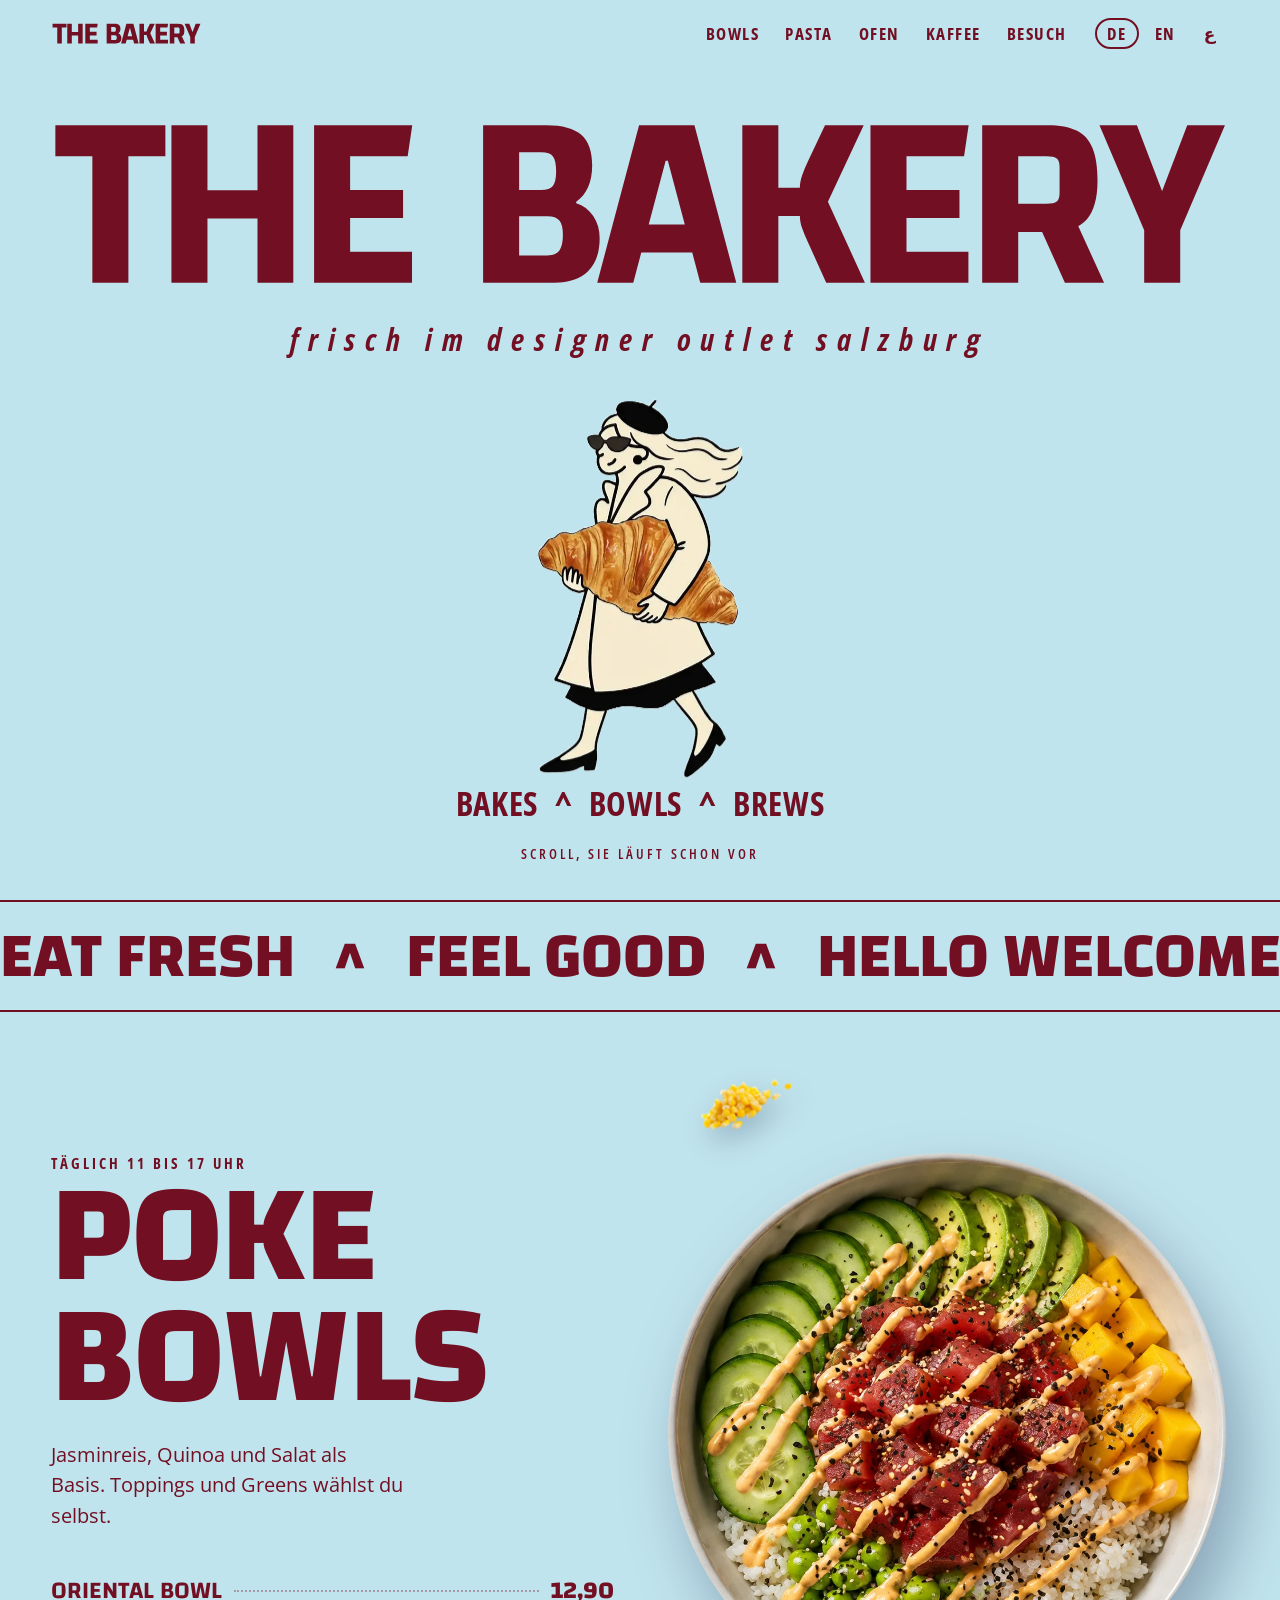
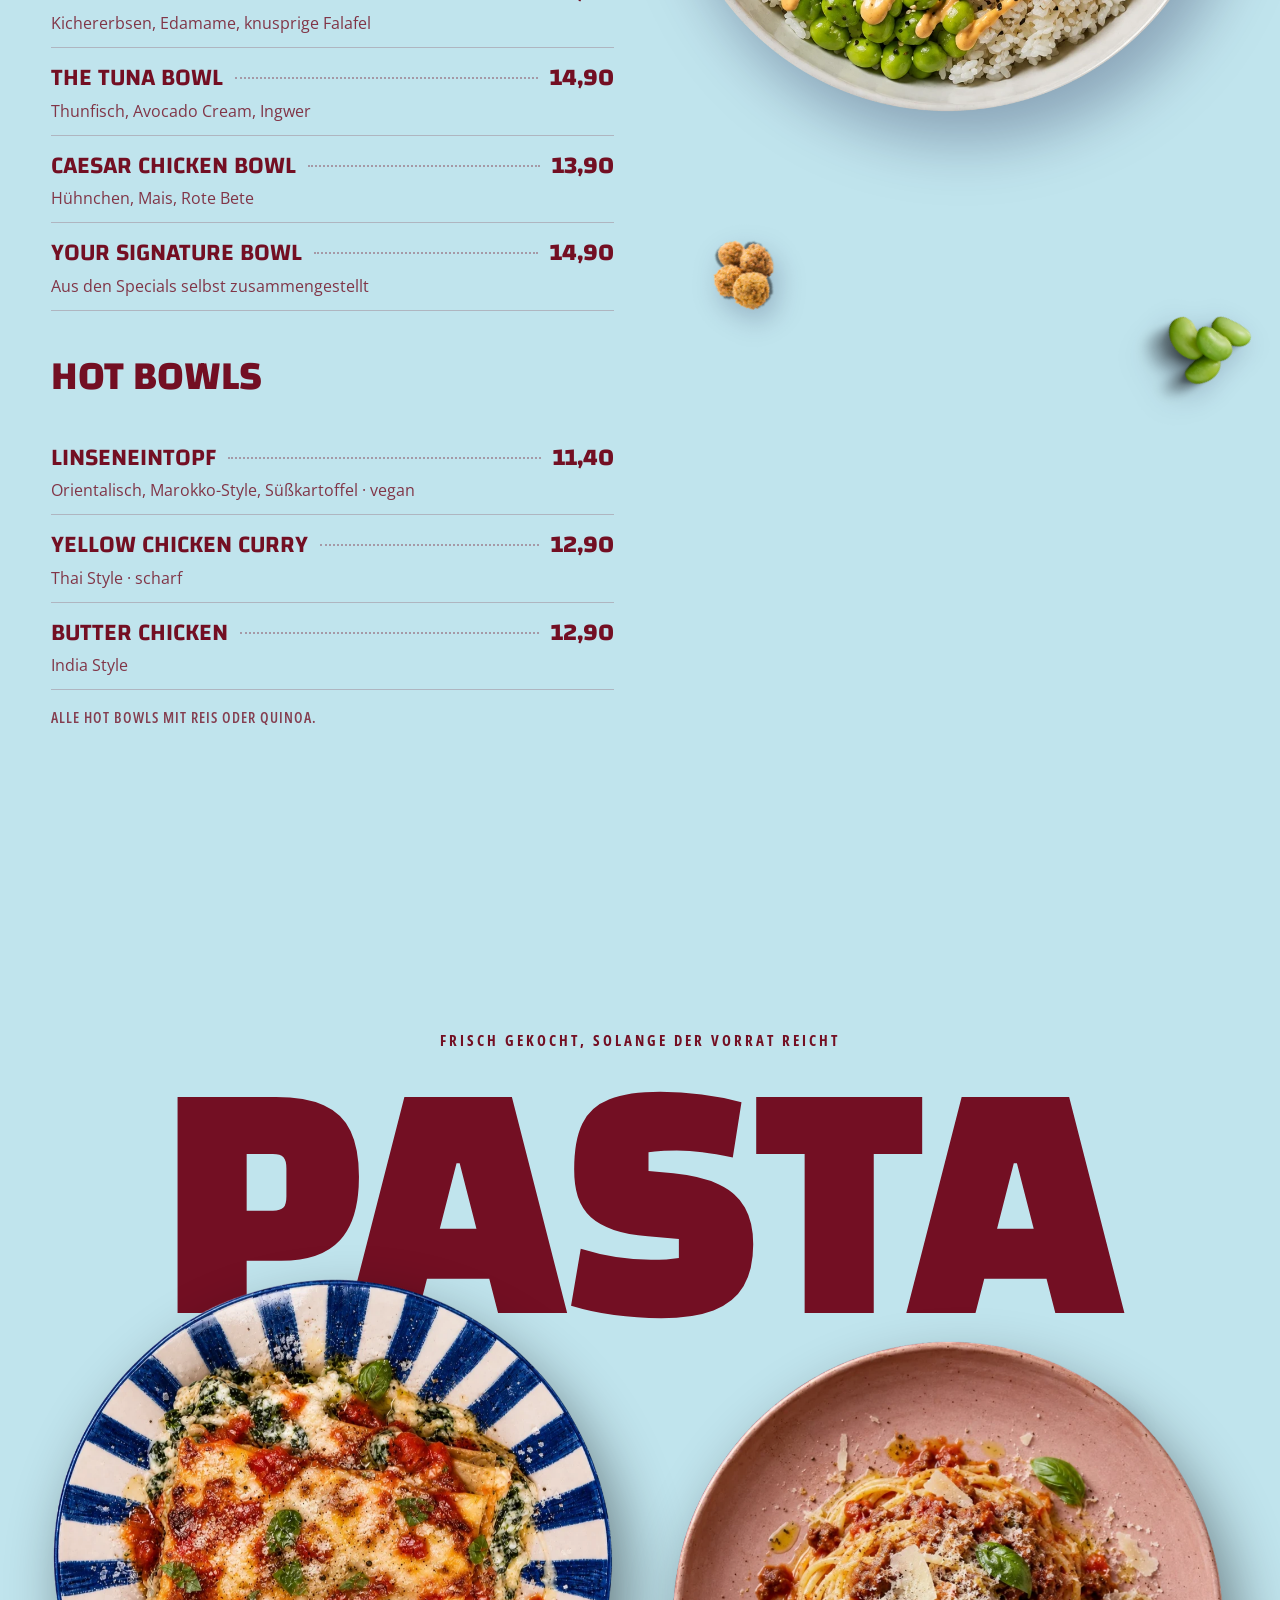
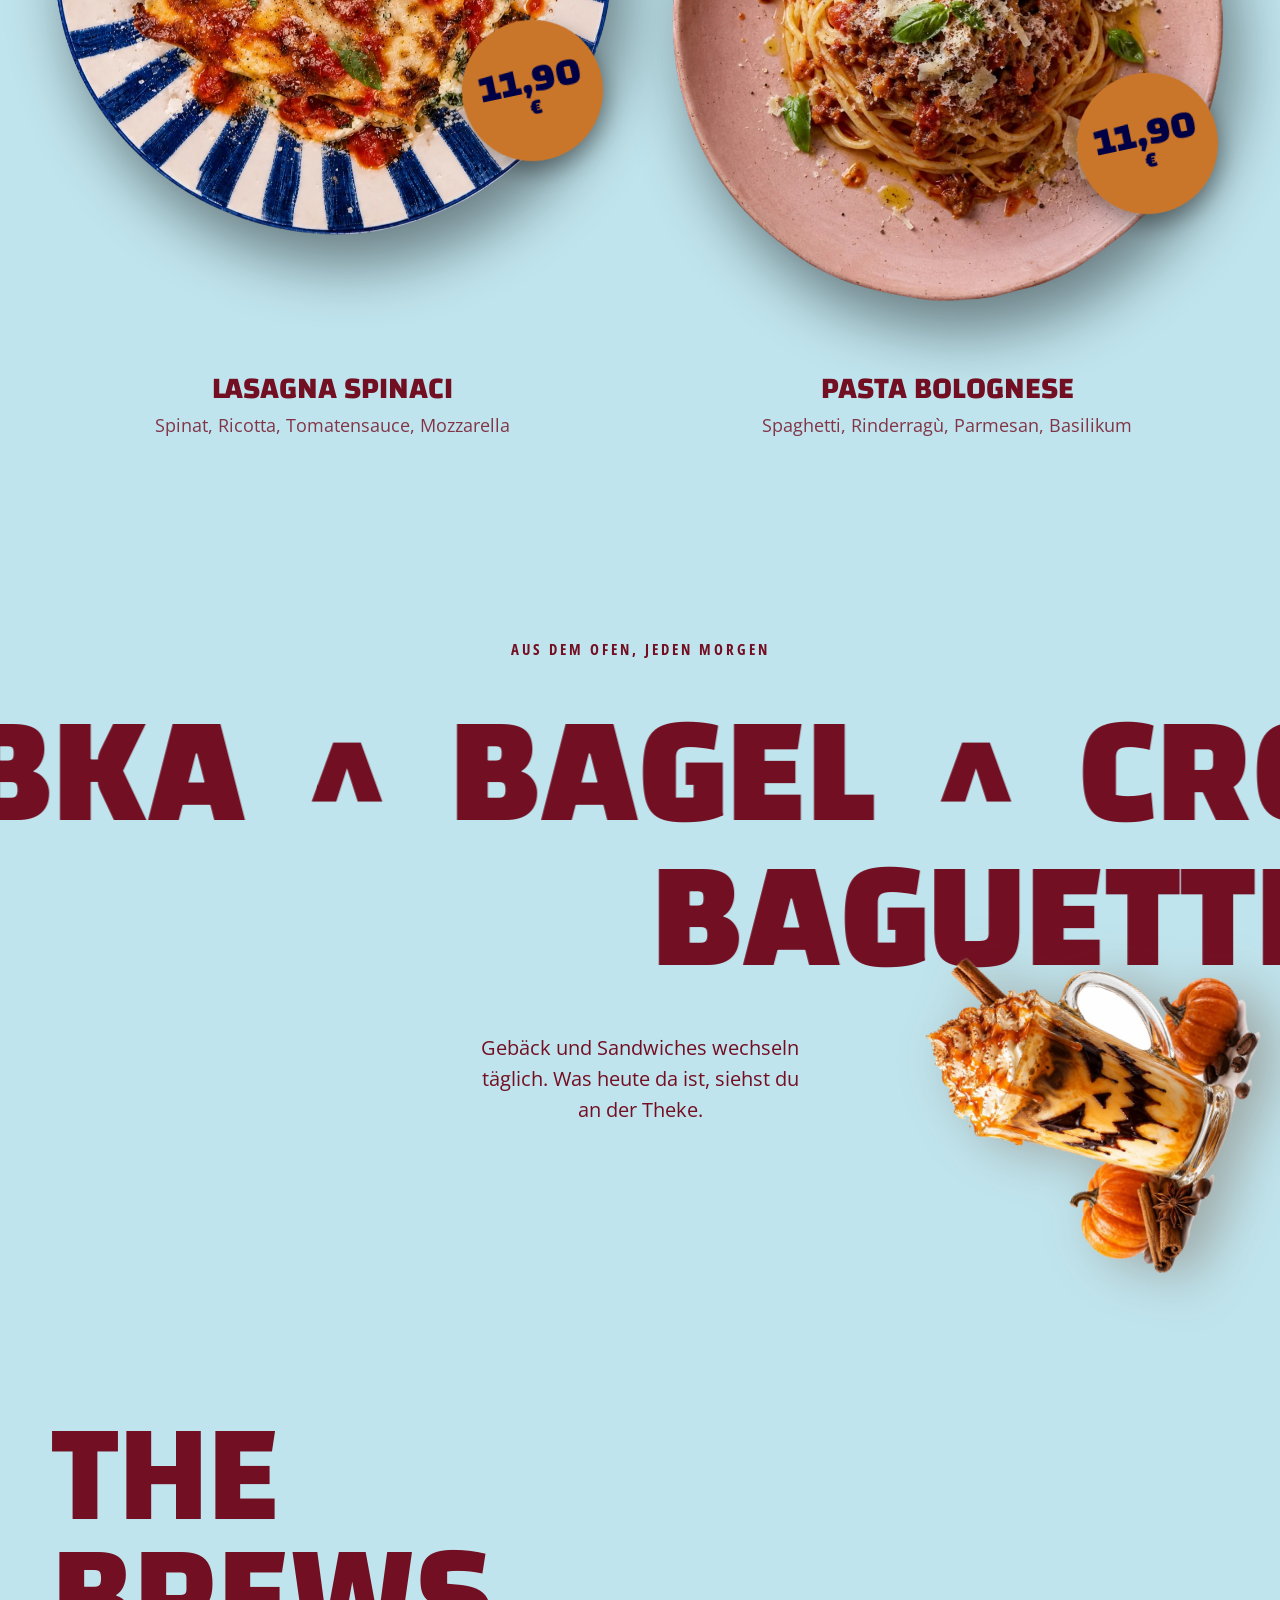
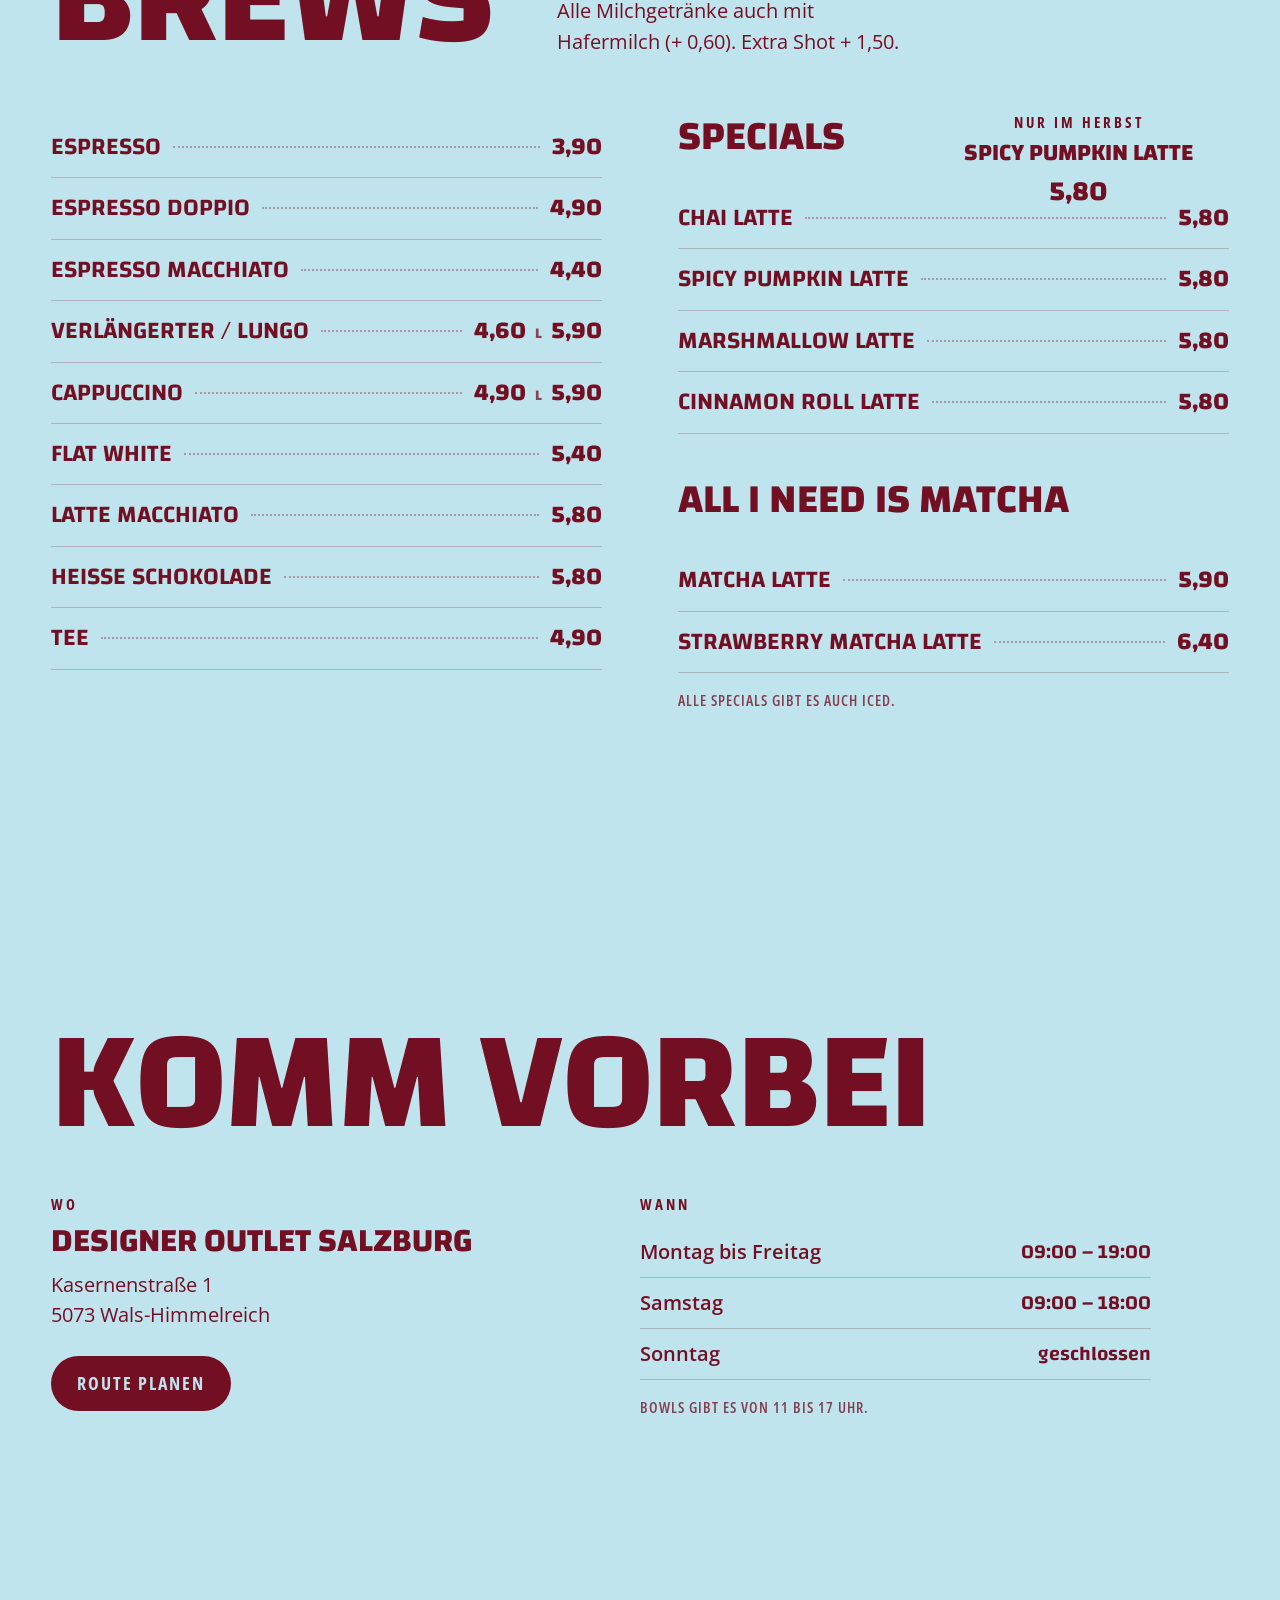
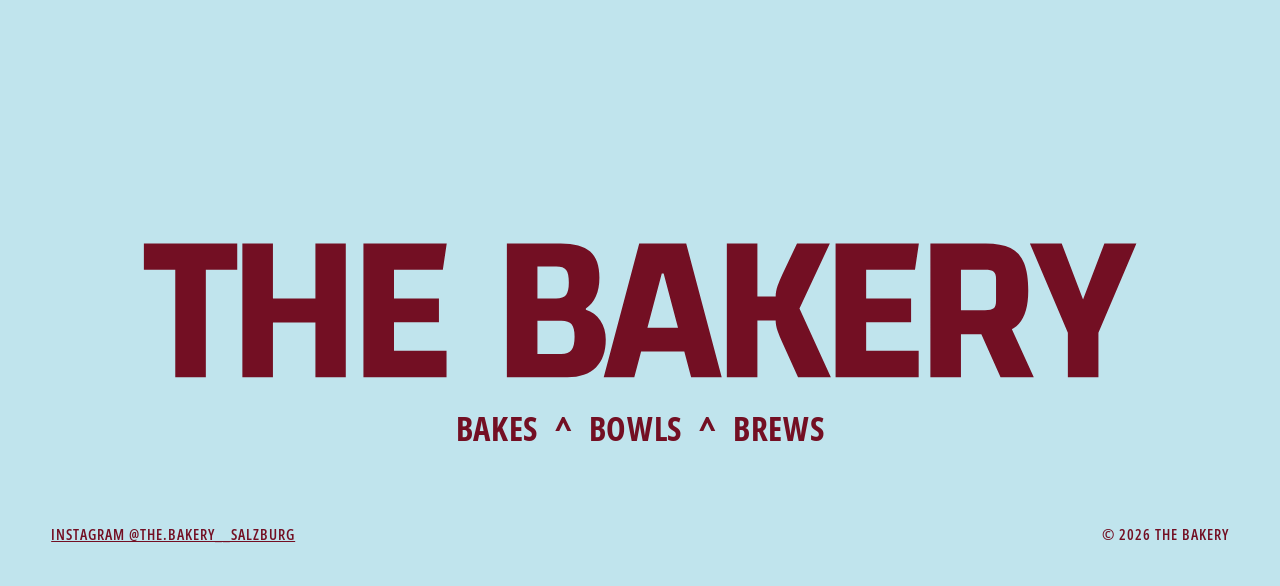
==== site-v2/index.html @ 87ff3abf "Add the.bakery websites: current menu site and new site-v2 site/ is the existing QR menu site. site-" ====
<!doctype html>
<html lang="de" dir="ltr">
<head>
<meta charset="utf-8">
<meta name="viewport" content="width=device-width, initial-scale=1">
<title>THE BAKERY — Bakes ^ Bowls ^ Brews · Designer Outlet Salzburg</title>
<meta name="description" content="Bakes, Bowls und Brews im Designer Outlet Salzburg. Frische Poke Bowls, Pasta, Kaffee und Gebäck.">
<meta name="theme-color" content="#C0E4ED">
<link rel="icon" href="assets/img/icon-180.png">
<link rel="preconnect" href="https://fonts.googleapis.com">
<link rel="preconnect" href="https://fonts.gstatic.com" crossorigin>
<link href="https://fonts.googleapis.com/css2?family=Changa:wght@500;600;700;800&family=Open+Sans:ital,wdth,wght@0,75..100,400..800;1,75..100,400..800&display=swap" rel="stylesheet">
<link rel="stylesheet" href="assets/css/style.css">
</head>
<body>

<a class="skip" href="#karte" data-i18n="skip">Zur Karte springen</a>

<header class="nav">
  <a class="nav-mark" href="#top" aria-label="THE BAKERY"><span class="wordmark"></span></a>
  <nav class="nav-links" aria-label="Hauptmenü">
    <a href="#bowls" data-i18n="navBowls">Bowls</a>
    <a href="#pasta" data-i18n="navPasta">Pasta</a>
    <a href="#ofen" data-i18n="navOven">Ofen</a>
    <a href="#brews" data-i18n="navBrews">Kaffee</a>
    <a href="#besuch" data-i18n="navVisit">Besuch</a>
  </nav>
  <div class="lang" role="group" aria-label="Sprache">
    <button type="button" data-lang="de">DE</button>
    <button type="button" data-lang="en">EN</button>
    <button type="button" data-lang="ar">ع</button>
  </div>
</header>

<main id="top">

  <!-- HERO: das Plakat, nur lebendig -->
  <section class="hero" data-ground="sky">
    <h1 class="hero-mark"><span class="wordmark" aria-hidden="true"></span><span class="sr" data-i18n="heroTitle">THE BAKERY</span></h1>
    <p class="hero-line" data-i18n="heroLine">frisch im Designer Outlet Salzburg</p>
    <div class="hero-stage" aria-hidden="true"></div>
    <p class="caret-line"><span>Bakes</span><i>^</i><span>Bowls</span><i>^</i><span>Brews</span></p>
    <p class="hero-hint" data-i18n="heroHint">Scroll, sie läuft schon vor</p>
  </section>

  <div class="strip" data-ground="burgundy" aria-hidden="true">
    <div class="strip-track">
      <span>Eat fresh</span><i>^</i><span>Feel good</span><i>^</i><span>Hello welcome</span><i>^</i>
      <span>Eat fresh</span><i>^</i><span>Feel good</span><i>^</i><span>Hello welcome</span><i>^</i>
      <span>Eat fresh</span><i>^</i><span>Feel good</span><i>^</i><span>Hello welcome</span><i>^</i>
    </div>
  </div>

  <!-- BOWLS -->
  <section class="bowls" id="bowls" data-ground="blush">
    <div class="karte-anchor" id="karte"></div>
    <div class="bowls-copy">
      <p class="eyebrow" data-i18n="bowlsEyebrow">Täglich 11 bis 17 Uhr</p>
      <h2 class="display">Poke<br>Bowls</h2>
      <p class="lead" data-i18n="bowlsLead">Jasminreis, Quinoa und Salat als Basis. Toppings und Greens wählst du selbst.</p>

      <ul class="menu">
        <li><div class="row"><span class="name">Oriental Bowl</span><span class="dots"></span><span class="price">12,90</span></div>
            <p class="desc" data-i18n="dOriental">Kichererbsen, Edamame, knusprige Falafel</p></li>
        <li><div class="row"><span class="name">The Tuna Bowl</span><span class="dots"></span><span class="price">14,90</span></div>
            <p class="desc" data-i18n="dTuna">Thunfisch, Avocado Cream, Ingwer</p></li>
        <li><div class="row"><span class="name">Caesar Chicken Bowl</span><span class="dots"></span><span class="price">13,90</span></div>
            <p class="desc" data-i18n="dCaesar">Hühnchen, Mais, Rote Bete</p></li>
        <li><div class="row"><span class="name">Your Signature Bowl</span><span class="dots"></span><span class="price">14,90</span></div>
            <p class="desc" data-i18n="dSignature">Aus den Specials selbst zusammengestellt</p></li>
      </ul>

      <h3 class="sub-display" data-i18n="hotTitle">Hot Bowls</h3>
      <ul class="menu">
        <li><div class="row"><span class="name" data-i18n="nLentil">Linseneintopf</span><span class="dots"></span><span class="price">11,40</span></div>
            <p class="desc" data-i18n="dLentil">Orientalisch, Marokko-Style, Süßkartoffel · vegan</p></li>
        <li><div class="row"><span class="name">Yellow Chicken Curry</span><span class="dots"></span><span class="price">12,90</span></div>
            <p class="desc" data-i18n="dCurry">Thai Style · scharf</p></li>
        <li><div class="row"><span class="name">Butter Chicken</span><span class="dots"></span><span class="price">12,90</span></div>
            <p class="desc" data-i18n="dButter">India Style</p></li>
      </ul>
      <p class="fine" data-i18n="hotNote">Alle Hot Bowls mit Reis oder Quinoa.</p>
    </div>

    <div class="bowls-visual" aria-hidden="true">
      <div class="plate-wrap"><img class="plate spin" data-spin="0.09" src="assets/img/plate-bowl.webp" alt=""></div>
      <img class="float f1" data-float="-0.25" src="assets/img/corn.webp" alt="">
      <img class="float f2" data-float="0.18" src="assets/img/edamame.webp" alt="">
      <img class="float f3" data-float="-0.12" src="assets/img/falafel.webp" alt="">
      <img class="float f4" data-float="0.3" src="assets/img/tuna.webp" alt="">
    </div>
  </section>

  <!-- PASTA: das Instagram-Format als Sektion -->
  <section class="pasta" id="pasta" data-ground="navy">
    <p class="eyebrow center" data-i18n="pastaEyebrow">Frisch gekocht, solange der Vorrat reicht</p>
    <h2 class="pasta-word" aria-label="Pasta">PASTA</h2>
    <div class="pasta-plates">
      <figure class="pp">
        <img class="plate spin" data-spin="0.07" src="assets/img/plate-lasagna.webp" alt="Lasagna Spinaci">
        <span class="sticker">11,90<small>€</small></span>
        <figcaption><b>Lasagna Spinaci</b><span data-i18n="dLasagna">Spinat, Ricotta, Tomatensauce, Mozzarella</span></figcaption>
      </figure>
      <figure class="pp">
        <img class="plate spin" data-spin="-0.06" src="assets/img/plate-pasta.webp" alt="Pasta Bolognese">
        <span class="sticker">11,90<small>€</small></span>
        <figcaption><b>Pasta Bolognese</b><span data-i18n="dBolo">Spaghetti, Rinderragù, Parmesan, Basilikum</span></figcaption>
      </figure>
    </div>
  </section>

  <!-- OFEN -->
  <section class="ofen" id="ofen" data-ground="gold">
    <p class="eyebrow center" data-i18n="ovenEyebrow">Aus dem Ofen, jeden Morgen</p>
    <div class="ofen-rows" aria-label="Croissant, Babka, Bagel, Baguette, Sandwiches">
      <div class="ofen-row" data-drift="-0.35"><span>Croissant</span><i>^</i><span>Babka</span><i>^</i><span>Bagel</span><i>^</i><span>Croissant</span><i>^</i><span>Babka</span></div>
      <div class="ofen-row" data-drift="0.3"><span>Baguette</span><i>^</i><span>Sandwiches</span><i>^</i><span>Baguette</span><i>^</i><span>Sandwiches</span></div>
    </div>
    <p class="lead center" data-i18n="ovenLead">Gebäck und Sandwiches wechseln täglich. Was heute da ist, siehst du an der Theke.</p>
  </section>

  <!-- BREWS -->
  <section class="brews" id="brews" data-ground="cream">
    <div class="brews-head">
      <h2 class="display">The<br>Brews</h2>
      <p class="lead" data-i18n="brewsLead">Alle Milchgetränke auch mit Hafermilch (+ 0,60). Extra Shot + 1,50.</p>
    </div>
    <div class="brews-cols">
      <ul class="menu">
        <li><div class="row"><span class="name">Espresso</span><span class="dots"></span><span class="price">3,90</span></div></li>
        <li><div class="row"><span class="name">Espresso Doppio</span><span class="dots"></span><span class="price">4,90</span></div></li>
        <li><div class="row"><span class="name">Espresso Macchiato</span><span class="dots"></span><span class="price">4,40</span></div></li>
        <li><div class="row"><span class="name">Verlängerter / Lungo</span><span class="dots"></span><span class="price">4,60 <em>L</em> 5,90</span></div></li>
        <li><div class="row"><span class="name">Cappuccino</span><span class="dots"></span><span class="price">4,90 <em>L</em> 5,90</span></div></li>
        <li><div class="row"><span class="name">Flat White</span><span class="dots"></span><span class="price">5,40</span></div></li>
        <li><div class="row"><span class="name">Latte Macchiato</span><span class="dots"></span><span class="price">5,80</span></div></li>
        <li><div class="row"><span class="name" data-i18n="nChoc">Heiße Schokolade</span><span class="dots"></span><span class="price">5,80</span></div></li>
        <li><div class="row"><span class="name" data-i18n="nTea">Tee</span><span class="dots"></span><span class="price">4,90</span></div></li>
      </ul>
      <div>
        <h3 class="sub-display">Specials</h3>
        <ul class="menu">
          <li><div class="row"><span class="name">Chai Latte</span><span class="dots"></span><span class="price">5,80</span></div></li>
          <li><div class="row"><span class="name">Spicy Pumpkin Latte</span><span class="dots"></span><span class="price">5,80</span></div></li>
          <li><div class="row"><span class="name">Marshmallow Latte</span><span class="dots"></span><span class="price">5,80</span></div></li>
          <li><div class="row"><span class="name">Cinnamon Roll Latte</span><span class="dots"></span><span class="price">5,80</span></div></li>
        </ul>
        <h3 class="sub-display">All I need is Matcha</h3>
        <ul class="menu">
          <li><div class="row"><span class="name">Matcha Latte</span><span class="dots"></span><span class="price">5,90</span></div></li>
          <li><div class="row"><span class="name">Strawberry Matcha Latte</span><span class="dots"></span><span class="price">6,40</span></div></li>
        </ul>
        <p class="fine" data-i18n="iced">Alle Specials gibt es auch iced.</p>
      </div>
    </div>
    <figure class="season">
      <img src="assets/img/pumpkin-latte.webp" alt="Spicy Pumpkin Latte" data-float="-0.12">
      <figcaption><span class="eyebrow" data-i18n="seasonEyebrow">Nur im Herbst</span><b>Spicy Pumpkin Latte</b><span class="price">5,80</span></figcaption>
    </figure>
  </section>

  <!-- BESUCH -->
  <section class="besuch" id="besuch" data-ground="sky">
    <h2 class="display" data-i18n="visitTitle">Komm vorbei</h2>
    <div class="besuch-grid">
      <div>
        <p class="eyebrow" data-i18n="whereEyebrow">Wo</p>
        <p class="big">Designer Outlet Salzburg</p>
        <p class="body">Kasernenstraße 1<br>5073 Wals-Himmelreich</p>
        <a class="btn" href="https://www.google.com/maps/search/?api=1&query=Designer+Outlet+Salzburg+Kasernenstra%C3%9Fe+1+Wals-Himmelreich" target="_blank" rel="noopener" data-i18n="route">Route planen</a>
      </div>
      <div>
        <p class="eyebrow" data-i18n="whenEyebrow">Wann</p>
        <table class="hours">
          <tr><th data-i18n="monFri">Montag bis Freitag</th><td>09:00 – 19:00</td></tr>
          <tr><th data-i18n="sat">Samstag</th><td>09:00 – 18:00</td></tr>
          <tr><th data-i18n="sun">Sonntag</th><td data-i18n="closed">geschlossen</td></tr>
        </table>
        <p class="fine" data-i18n="bowlHours">Bowls gibt es von 11 bis 17 Uhr.</p>
      </div>
    </div>
    <div class="finish" aria-hidden="true"></div>
  </section>
</main>

<footer class="foot" data-ground="burgundy">
  <span class="wordmark foot-mark" aria-hidden="true"></span>
  <p class="caret-line"><span>Bakes</span><i>^</i><span>Bowls</span><i>^</i><span>Brews</span></p>
  <p class="foot-row"><a href="https://www.instagram.com/the.bakery__salzburg/" target="_blank" rel="noopener">Instagram @the.bakery__salzburg</a><span>© 2026 THE BAKERY</span></p>
</footer>

<!-- die Frau aus dem Logo: läuft beim Scrollen mit -->
<div class="walker" id="walker" aria-hidden="true">
  <canvas id="puppet" width="438" height="800"></canvas>
  <span class="bubble" id="bubble" data-i18n="bubble">Bis gleich!</span>
</div>

<script src="assets/js/i18n.js"></script>
<script src="assets/js/main.js"></script>
</body>
</html>
---- site-v2/assets/css/style.css ----
/* ============================================================
   THE BAKERY — Website v2
   Identität aus den offiziellen Dateien: Changa (Wortmarke),
   Open Sans Condensed (Zeilen), Burgund auf Himmelblau.
   Jede Sektion ist ein "Bildschirm" mit eigener Farbe, die ganze
   Seite wechselt beim Scrollen die Farbe, wie die LCD-Screens im Laden.
   ============================================================ */

:root {
  --sky: #C0E4ED;
  --burgundy: #730F23;
  --blush: #F1C2CC;
  --navy: #000045;
  --gold: #C9762B;
  --cream: #F6EEE3;

  --ground: var(--sky);
  --ink: var(--burgundy);
  --accent: var(--burgundy);

  --display: 'Changa', system-ui, sans-serif;
  --cond: 'Open Sans', system-ui, sans-serif;
  --gutter: clamp(16px, 4vw, 56px);
  --ease: cubic-bezier(.2, .8, .2, 1);
}
/* Farbpaare pro Bildschirm. Gesetzt von main.js auf <html> */
:root[data-ground="sky"]      { --ground: var(--sky);      --ink: var(--burgundy); --accent: var(--burgundy); }
:root[data-ground="burgundy"] { --ground: var(--burgundy); --ink: var(--sky);      --accent: var(--blush); }
:root[data-ground="blush"]    { --ground: var(--blush);    --ink: var(--navy);     --accent: var(--burgundy); }
:root[data-ground="navy"]     { --ground: var(--navy);     --ink: var(--blush);    --accent: var(--gold); }
:root[data-ground="gold"]     { --ground: var(--gold);     --ink: var(--cream);    --accent: var(--navy); }
:root[data-ground="cream"]    { --ground: var(--cream);    --ink: var(--burgundy); --accent: var(--gold); }

* { box-sizing: border-box; margin: 0; padding: 0; }
html { scroll-behavior: smooth; }
body {
  background: var(--ground); color: var(--ink);
  font-family: var(--cond); font-stretch: 100%; font-size: 18px; line-height: 1.5;
  transition: background-color .7s var(--ease), color .7s var(--ease);
  overflow-x: hidden;
  -webkit-font-smoothing: antialiased;
}
html[lang="ar"] body { font-family: var(--display); }
img { display: block; max-width: 100%; }
a { color: inherit; }
:focus-visible { outline: 3px solid var(--accent); outline-offset: 3px; border-radius: 4px; }
.sr { position: absolute; width: 1px; height: 1px; overflow: hidden; clip: rect(0 0 0 0); white-space: nowrap; }
.skip { position: fixed; left: 12px; top: -60px; z-index: 50; background: var(--ink); color: var(--ground); padding: 10px 16px; border-radius: 6px; text-decoration: none; }
.skip:focus { top: 12px; }

/* Die Wortmarke ist die echte Vektordatei, eingefärbt mit currentColor */
.wordmark {
  display: block; aspect-ratio: 626 / 88; background: currentColor;
  -webkit-mask: url(../img/wordmark.svg) center / contain no-repeat;
          mask: url(../img/wordmark.svg) center / contain no-repeat;
}

/* ---------- Navigation ---------- */
.nav {
  position: fixed; inset: 0 0 auto 0; z-index: 30;
  display: flex; align-items: center; gap: 28px; padding: 18px var(--gutter);
  transition: transform .5s var(--ease), background-color .7s var(--ease);
}
.nav.solid { background: color-mix(in srgb, var(--ground) 88%, transparent); backdrop-filter: blur(8px); }
.nav-mark { width: 150px; color: var(--ink); opacity: 0; transition: opacity .4s; }
.nav.solid .nav-mark { opacity: 1; }
.nav-links { display: flex; gap: 26px; margin-inline-start: auto; }
.nav-links a, .lang button {
  font-family: var(--cond); font-stretch: 75%; font-weight: 700; font-size: 17px; letter-spacing: 1.5px;
  text-transform: uppercase; text-decoration: none; color: var(--ink);
}
.nav-links a { position: relative; }
.nav-links a::after { content: ''; position: absolute; inset: auto 0 -3px 0; height: 2px; background: currentColor; transform: scaleX(0); transform-origin: left; transition: transform .3s var(--ease); }
.nav-links a:hover::after { transform: scaleX(1); }
.lang { display: flex; gap: 4px; }
.lang button { background: none; border: 2px solid transparent; border-radius: 40px; padding: 2px 10px; cursor: pointer; }
.lang button[aria-pressed="true"] { border-color: currentColor; }

/* ---------- gemeinsame Typo ---------- */
.eyebrow {
  font-stretch: 75%; font-weight: 700; font-size: 15px; letter-spacing: 3px; text-transform: uppercase; color: var(--accent);
}
.display {
  font-family: var(--display); font-weight: 700; text-transform: uppercase;
  font-size: clamp(64px, 11vw, 168px); line-height: .86; letter-spacing: -.01em;
}
.sub-display { font-family: var(--display); font-weight: 700; text-transform: uppercase; font-size: clamp(28px, 3.2vw, 44px); line-height: 1; margin: 46px 0 14px; }
.lead { font-size: clamp(18px, 1.6vw, 22px); max-width: 32ch; margin-top: 22px; }
.fine { font-stretch: 75%; font-weight: 600; font-size: 15px; letter-spacing: 1px; text-transform: uppercase; opacity: .78; margin-top: 16px; }
.center { text-align: center; margin-inline: auto; }

/* das ^ ist das Zeichen der Marke */
.caret-line {
  display: flex; justify-content: center; align-items: center; gap: .5em;
  font-stretch: 75%; font-weight: 700; text-transform: uppercase; letter-spacing: .02em;
  font-size: clamp(22px, 2.6vw, 34px);
}
.caret-line i, .strip i, .ofen-row i { font-style: normal; color: var(--accent); }

/* ---------- Menü-Listen ---------- */
.menu { list-style: none; margin-top: 30px; }
.menu li { padding: 12px 0; border-bottom: 1.5px solid color-mix(in srgb, currentColor 22%, transparent); }
.menu .row { display: flex; align-items: baseline; gap: 12px; }
.menu .name { font-family: var(--display); font-weight: 600; font-size: clamp(20px, 1.9vw, 26px); line-height: 1.15; text-transform: uppercase; }
.menu .dots { flex: 1; border-bottom: 2px dotted color-mix(in srgb, currentColor 35%, transparent); transform: translateY(-6px); min-width: 16px; }
.menu .price { font-family: var(--display); font-weight: 700; font-size: clamp(20px, 1.9vw, 26px); color: var(--accent); white-space: nowrap; font-variant-numeric: tabular-nums; }
.menu .price em { font-style: normal; font-size: .62em; opacity: .75; margin: 0 4px; color: var(--ink); }
.menu .desc { font-size: 16px; opacity: .82; margin-top: 2px; }

/* ---------- HERO ---------- */
.hero {
  min-height: 100svh; display: grid; grid-template-rows: auto auto 1fr auto auto;
  justify-items: center; padding: 120px var(--gutter) 36px; text-align: center;
}
.hero-mark { width: min(1180px, 92vw); color: var(--ink); }
.hero-mark .wordmark { width: 100%; }
.hero-line {
  margin-top: clamp(14px, 2.4vw, 30px);
  font-stretch: 75%; font-weight: 700; font-style: italic; font-size: clamp(20px, 2.4vw, 32px);
  letter-spacing: .32em; text-transform: lowercase;
}
.hero-stage { width: 100%; min-height: 34vh; }   /* hier steht die Frau am Anfang */
.hero-hint { margin-top: 14px; font-stretch: 75%; font-weight: 600; font-size: 14px; letter-spacing: 3px; text-transform: uppercase; opacity: .6; }

/* Ladesequenz: Wortmarke wird von unten "gedruckt" */
.hero-mark .wordmark { clip-path: inset(100% 0 0 0); animation: print 1s .15s var(--ease) forwards; }
.hero-line, .hero .caret-line, .hero-hint { opacity: 0; transform: translateY(14px); animation: rise .8s var(--ease) forwards; }
.hero-line { animation-delay: .7s; } .hero .caret-line { animation-delay: .9s; } .hero-hint { animation-delay: 1.4s; }
@keyframes print { to { clip-path: inset(0 0 0 0); } }
@keyframes rise { to { opacity: 1; transform: none; } }

/* ---------- Laufband ---------- */
.strip { overflow: hidden; padding: 22px 0; border-block: 2px solid currentColor; }
.strip-track { display: flex; gap: .6em; width: max-content; animation: marquee 28s linear infinite;
  font-family: var(--display); font-weight: 700; font-size: clamp(34px, 5vw, 64px); text-transform: uppercase; line-height: 1; }
@keyframes marquee { to { transform: translateX(-33.333%); } }

/* ---------- BOWLS ---------- */
.bowls { position: relative; display: grid; grid-template-columns: minmax(0, 1fr) minmax(0, 1fr); gap: 4vw; padding: 140px var(--gutter) 160px; }
.karte-anchor { position: absolute; top: 0; }
.bowls-visual { position: relative; }
.plate-wrap { position: sticky; top: 14vh; width: min(560px, 100%); margin-inline: auto; aspect-ratio: 1; filter: drop-shadow(16px 30px 30px rgba(0, 0, 45, .28)); }
.plate { width: 100%; height: 100%; object-fit: contain; will-change: transform; }
.float { position: absolute; width: 110px; filter: drop-shadow(0 12px 14px rgba(0, 0, 45, .22)); will-change: transform; }
.f1 { top: 6%; left: 2%; width: 120px; } .f2 { top: 40%; right: 0; width: 90px; } .f3 { top: 70%; left: 6%; width: 86px; } .f4 { top: 92%; right: 10%; width: 120px; }

/* ---------- PASTA ---------- */
.pasta { padding: 140px var(--gutter) 160px; overflow: hidden; }
.pasta-word {
  font-family: var(--display); font-weight: 800; text-align: center; line-height: .8;
  font-size: clamp(120px, 27vw, 420px); letter-spacing: -.02em; margin-top: 18px;
}
.pasta-plates { display: grid; grid-template-columns: 1fr 1fr; gap: 4vw; max-width: 1200px; margin: -14vw auto 0; position: relative; }
.pp { position: relative; }
.pp .plate { filter: drop-shadow(14px 30px 30px rgba(0, 0, 0, .45)); }
.pp:nth-child(2) { margin-top: 10vw; }
.sticker {
  position: absolute; right: 2%; top: 58%; width: clamp(96px, 11vw, 150px); aspect-ratio: 1; border-radius: 50%;
  background: var(--gold); color: var(--navy); display: grid; place-content: center; text-align: center; transform: rotate(-12deg);
  font-family: var(--display); font-weight: 800; font-size: clamp(28px, 3vw, 44px); line-height: .9; box-shadow: 0 10px 22px rgba(0, 0, 0, .35);
}
.sticker small { font-size: .55em; }
.pp figcaption { margin-top: 18px; text-align: center; }
.pp figcaption b { display: block; font-family: var(--display); font-weight: 700; font-size: clamp(24px, 2.4vw, 34px); text-transform: uppercase; }
.pp figcaption span { opacity: .82; }

/* ---------- OFEN ---------- */
.ofen { padding: 130px 0 150px; overflow: hidden; }
.ofen-rows { margin: 40px 0; }
.ofen-row { display: flex; gap: .4em; white-space: nowrap; font-family: var(--display); font-weight: 800; text-transform: uppercase;
  font-size: clamp(64px, 12vw, 190px); line-height: .95; will-change: transform; }
.ofen-row:nth-child(2) { margin-inline-start: -30vw; }
.ofen .lead { max-width: 40ch; padding-inline: var(--gutter); }

/* ---------- BREWS ---------- */
.brews { position: relative; padding: 140px var(--gutter) 170px; }
.brews-head { display: flex; align-items: flex-end; justify-content: space-between; gap: 40px; flex-wrap: wrap; }
.brews-cols { display: grid; grid-template-columns: 1fr 1fr; gap: 6vw; margin-top: 30px; max-width: 1180px; }
.brews-cols .sub-display:first-child { margin-top: 30px; }
.season { position: absolute; right: var(--gutter); top: 110px; width: min(300px, 24vw); text-align: center; }
.season img { filter: drop-shadow(0 22px 26px rgba(80, 30, 0, .3)); will-change: transform; }
.season b { display: block; font-family: var(--display); font-weight: 700; font-size: 24px; text-transform: uppercase; }
.season .price { font-family: var(--display); font-weight: 700; font-size: 28px; color: var(--accent); }
.brews-head .lead { margin-inline-end: min(320px, 26vw); }

/* ---------- BESUCH ---------- */
.besuch { padding: 140px var(--gutter) 60px; }
.besuch-grid { display: grid; grid-template-columns: 1fr 1fr; gap: 6vw; margin-top: 50px; max-width: 1100px; }
.big { font-family: var(--display); font-weight: 700; font-size: clamp(26px, 2.6vw, 38px); line-height: 1.1; text-transform: uppercase; margin-top: 8px; }
.body { margin-top: 10px; font-size: 20px; }
.btn {
  display: inline-block; margin-top: 26px; padding: 14px 26px; border-radius: 60px; background: var(--ink); color: var(--ground);
  font-stretch: 75%; font-weight: 700; letter-spacing: 2px; text-transform: uppercase; text-decoration: none; transition: transform .25s var(--ease);
}
.btn:hover { transform: translateY(-3px) rotate(-1.5deg); }
.hours { border-collapse: collapse; margin-top: 12px; width: 100%; font-size: 20px; }
.hours th, .hours td { padding: 10px 0; border-bottom: 1.5px solid color-mix(in srgb, currentColor 22%, transparent); text-align: start; font-weight: 600; }
.hours td { text-align: end; font-family: var(--display); font-weight: 600; font-variant-numeric: tabular-nums; }
.finish { height: 30vh; }   /* hier kommt die Frau an */

/* ---------- Footer ---------- */
.foot { padding: 90px var(--gutter) 40px; text-align: center; }
.foot-mark { width: min(1000px, 90vw); margin-inline: auto; }
.foot .caret-line { margin-top: 24px; }
.foot-row { display: flex; justify-content: space-between; gap: 20px; flex-wrap: wrap; margin-top: 70px; font-stretch: 75%; font-weight: 600; letter-spacing: 1px; text-transform: uppercase; font-size: 15px; }

/* ---------- Die Frau ---------- */
.walker { position: fixed; left: 0; top: 0; z-index: 20; width: 160px; aspect-ratio: 438 / 800; pointer-events: none; transform-origin: 50% 100%; will-change: transform; }
.walker canvas { width: 100%; height: 100%; }
.bubble {
  position: absolute; bottom: 92%; left: -40%; white-space: nowrap; background: var(--ink); color: var(--ground);
  font-family: var(--display); font-weight: 700; font-size: 20px; padding: 8px 16px; border-radius: 18px 18px 18px 4px;
  opacity: 0; transform: translateY(8px) scale(.9); transition: opacity .35s, transform .35s var(--ease);
}
.walker.talk .bubble { opacity: 1; transform: none; }

/* ---------- RTL ---------- */
[dir="rtl"] .nav-links a::after { transform-origin: right; }
[dir="rtl"] .hero-line { letter-spacing: 0; }
[dir="rtl"] .caret-line, [dir="rtl"] .strip-track, [dir="rtl"] .ofen-row { direction: ltr; }

/* ---------- Mobil ---------- */
@media (max-width: 860px) {
  .nav-links { display: none; }
  .nav { gap: 12px; padding: 12px 16px; }
  .nav-mark { width: 120px; }
  .lang { margin-inline-start: auto; }
  .hero { padding-top: 96px; }
  .hero-stage { min-height: 38vh; }
  .bowls, .brews-cols, .besuch-grid { grid-template-columns: 1fr; }
  .bowls { padding-block: 100px 120px; }
  .bowls-visual { order: -1; height: 72vw; }
  .plate-wrap { position: relative; top: 0; width: 80%; }
  .float { width: 64px !important; }
  .pasta-plates { grid-template-columns: 1fr; margin-top: -18vw; gap: 50px; }
  .pp:nth-child(2) { margin-top: 0; }
  .season { position: relative; right: auto; top: auto; width: 70%; margin: 50px auto 0; }
  .brews-head .lead { margin-inline-end: 0; }
  .walker { width: 92px; }
  .menu .desc { font-size: 15px; }
}

@media (prefers-reduced-motion: reduce) {
  *, *::before, *::after { animation: none !important; transition: none !important; }
  .hero-mark .wordmark { clip-path: none; }
  .hero-line, .hero .caret-line, .hero-hint { opacity: 1; transform: none; }
}
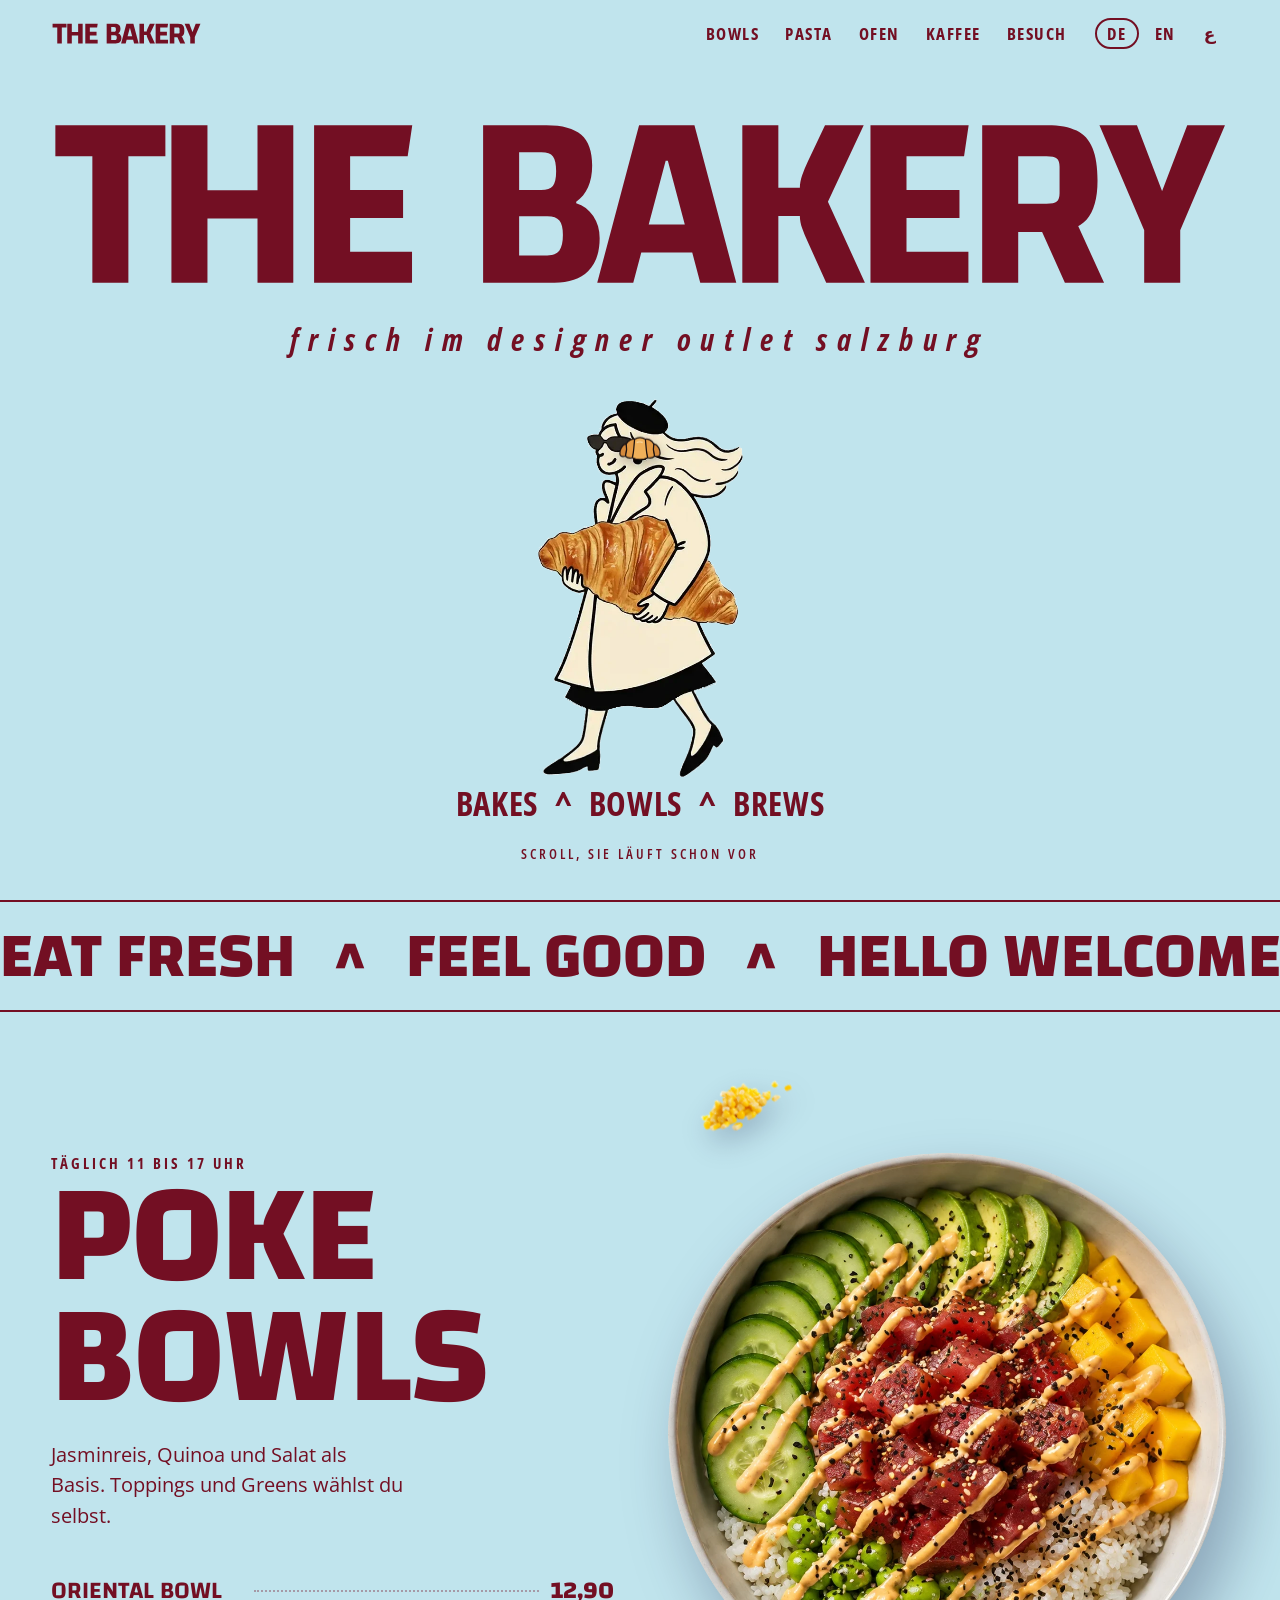
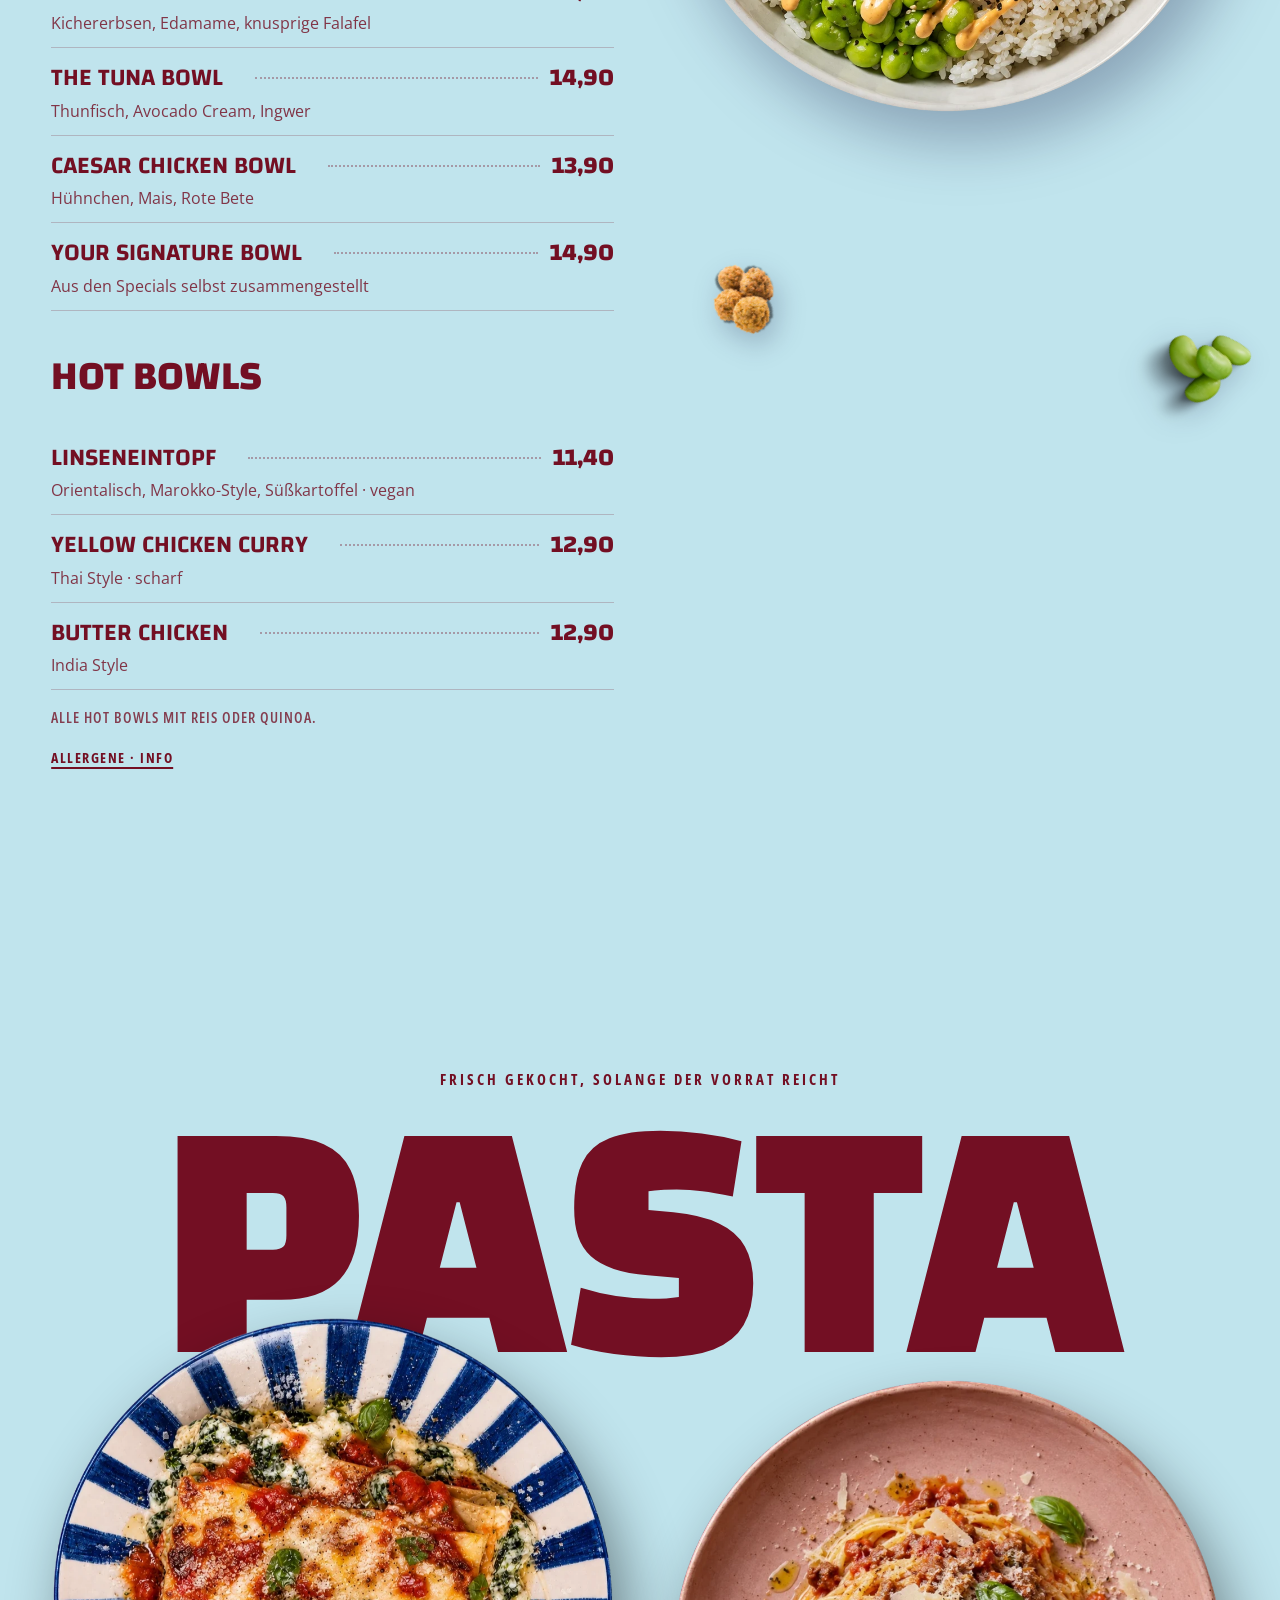
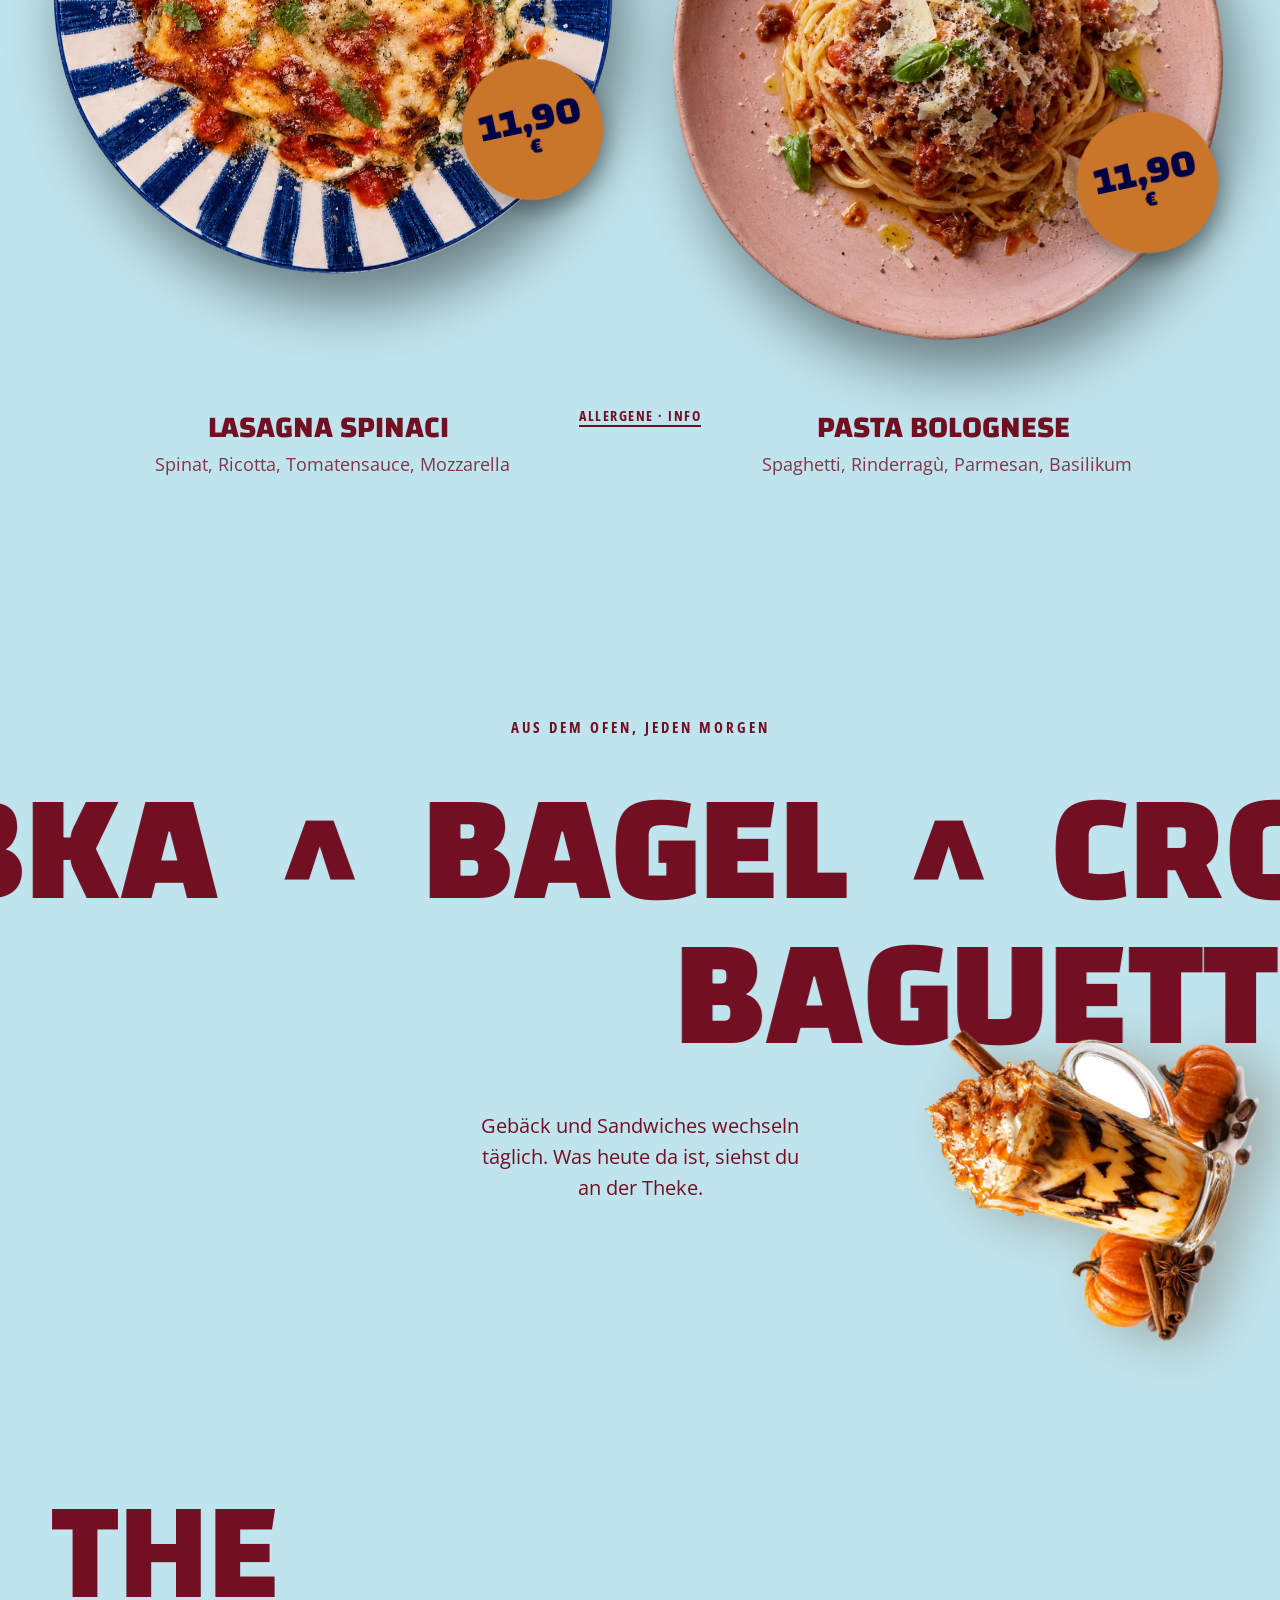
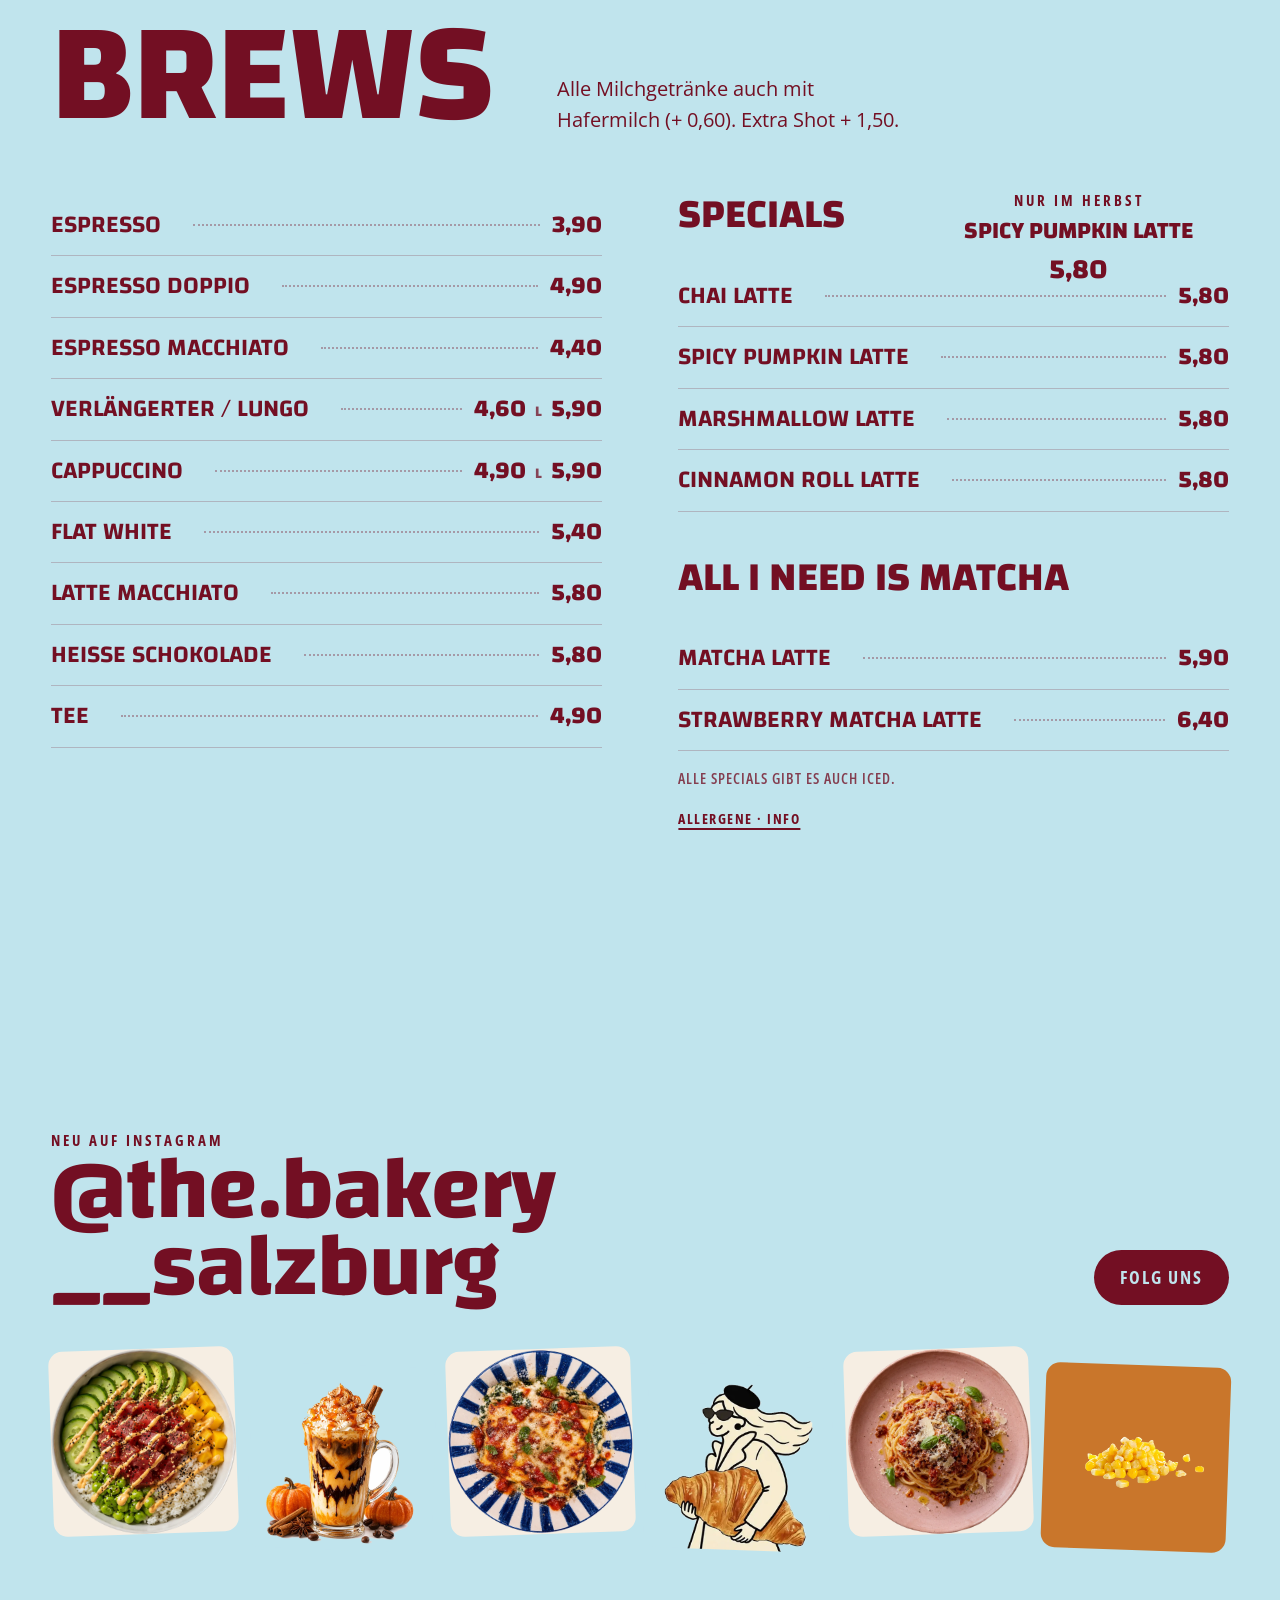
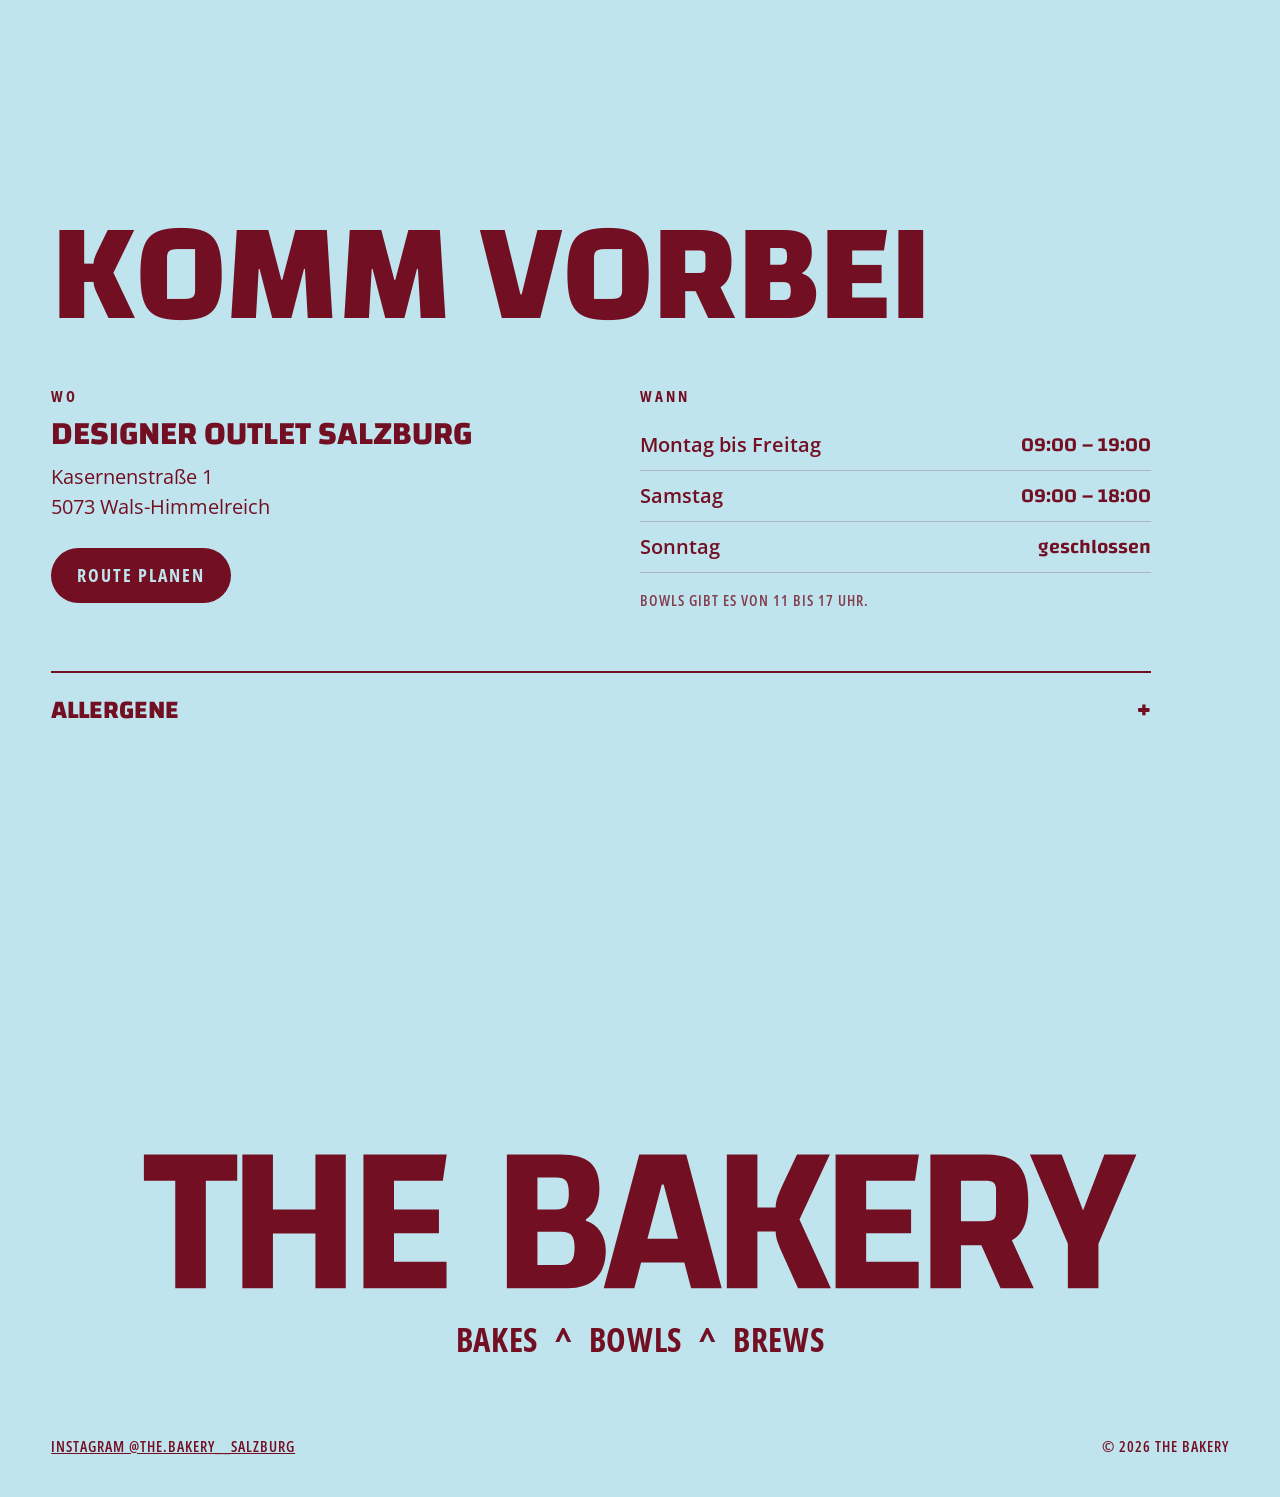
==== commit a63b6299: "site-v2: loader, croissant cursor, Instagram section, allergens - Loading screen: the mascot walks i" ====
--- a/site-v2/index.html
+++ b/site-v2/index.html
@@ -1,5 +1,5 @@
 <!doctype html>
-<html lang="de" dir="ltr">
+<html lang="de" dir="ltr" class="is-loading">
 <head>
 <meta charset="utf-8">
 <meta name="viewport" content="width=device-width, initial-scale=1">
@@ -13,6 +13,13 @@
 <link rel="stylesheet" href="assets/css/style.css">
 </head>
 <body>
+
+<!-- Ladebildschirm: sie läuft auf der Stelle, die Wortmarke füllt sich -->
+<div class="loader" id="loader" aria-hidden="true">
+  <canvas id="loader-puppet" width="438" height="800"></canvas>
+  <div class="loader-mark"><span class="wordmark ghost"></span><span class="wordmark fill"></span></div>
+  <p class="loader-pct">0%</p>
+</div>
 
 <a class="skip" href="#karte" data-i18n="skip">Zur Karte springen</a>
 
@@ -60,26 +67,27 @@
       <p class="lead" data-i18n="bowlsLead">Jasminreis, Quinoa und Salat als Basis. Toppings und Greens wählst du selbst.</p>
 
       <ul class="menu">
-        <li><div class="row"><span class="name">Oriental Bowl</span><span class="dots"></span><span class="price">12,90</span></div>
+        <li data-dish="oriental-bowl"><div class="row"><span class="name">Oriental Bowl</span><span class="alg"></span><span class="dots"></span><span class="price">12,90</span></div>
             <p class="desc" data-i18n="dOriental">Kichererbsen, Edamame, knusprige Falafel</p></li>
-        <li><div class="row"><span class="name">The Tuna Bowl</span><span class="dots"></span><span class="price">14,90</span></div>
+        <li data-dish="the-tuna-bowl"><div class="row"><span class="name">The Tuna Bowl</span><span class="alg"></span><span class="dots"></span><span class="price">14,90</span></div>
             <p class="desc" data-i18n="dTuna">Thunfisch, Avocado Cream, Ingwer</p></li>
-        <li><div class="row"><span class="name">Caesar Chicken Bowl</span><span class="dots"></span><span class="price">13,90</span></div>
+        <li data-dish="caesar-chicken-bowl"><div class="row"><span class="name">Caesar Chicken Bowl</span><span class="alg"></span><span class="dots"></span><span class="price">13,90</span></div>
             <p class="desc" data-i18n="dCaesar">Hühnchen, Mais, Rote Bete</p></li>
-        <li><div class="row"><span class="name">Your Signature Bowl</span><span class="dots"></span><span class="price">14,90</span></div>
+        <li data-dish="your-signature-bowl"><div class="row"><span class="name">Your Signature Bowl</span><span class="alg"></span><span class="dots"></span><span class="price">14,90</span></div>
             <p class="desc" data-i18n="dSignature">Aus den Specials selbst zusammengestellt</p></li>
       </ul>
 
       <h3 class="sub-display" data-i18n="hotTitle">Hot Bowls</h3>
       <ul class="menu">
-        <li><div class="row"><span class="name" data-i18n="nLentil">Linseneintopf</span><span class="dots"></span><span class="price">11,40</span></div>
+        <li data-dish="linseneintopf"><div class="row"><span class="name" data-i18n="nLentil">Linseneintopf</span><span class="alg"></span><span class="dots"></span><span class="price">11,40</span></div>
             <p class="desc" data-i18n="dLentil">Orientalisch, Marokko-Style, Süßkartoffel · vegan</p></li>
-        <li><div class="row"><span class="name">Yellow Chicken Curry</span><span class="dots"></span><span class="price">12,90</span></div>
+        <li data-dish="yellow-chicken-curry"><div class="row"><span class="name">Yellow Chicken Curry</span><span class="alg"></span><span class="dots"></span><span class="price">12,90</span></div>
             <p class="desc" data-i18n="dCurry">Thai Style · scharf</p></li>
-        <li><div class="row"><span class="name">Butter Chicken</span><span class="dots"></span><span class="price">12,90</span></div>
+        <li data-dish="butter-chicken"><div class="row"><span class="name">Butter Chicken</span><span class="alg"></span><span class="dots"></span><span class="price">12,90</span></div>
             <p class="desc" data-i18n="dButter">India Style</p></li>
       </ul>
       <p class="fine" data-i18n="hotNote">Alle Hot Bowls mit Reis oder Quinoa.</p>
+      <p class="alg-note"><a href="#allergene" data-i18n="algLink">Allergene · Info</a></p>
     </div>
 
     <div class="bowls-visual" aria-hidden="true">
@@ -99,14 +107,15 @@
       <figure class="pp">
         <img class="plate spin" data-spin="0.07" src="assets/img/plate-lasagna.webp" alt="Lasagna Spinaci">
         <span class="sticker">11,90<small>€</small></span>
-        <figcaption><b>Lasagna Spinaci</b><span data-i18n="dLasagna">Spinat, Ricotta, Tomatensauce, Mozzarella</span></figcaption>
+        <figcaption data-dish="lasagna-spinaci"><b>Lasagna Spinaci<span class="alg"></span></b><span data-i18n="dLasagna">Spinat, Ricotta, Tomatensauce, Mozzarella</span></figcaption>
       </figure>
       <figure class="pp">
         <img class="plate spin" data-spin="-0.06" src="assets/img/plate-pasta.webp" alt="Pasta Bolognese">
         <span class="sticker">11,90<small>€</small></span>
-        <figcaption><b>Pasta Bolognese</b><span data-i18n="dBolo">Spaghetti, Rinderragù, Parmesan, Basilikum</span></figcaption>
+        <figcaption data-dish="pasta-bolognese"><b>Pasta Bolognese<span class="alg"></span></b><span data-i18n="dBolo">Spaghetti, Rinderragù, Parmesan, Basilikum</span></figcaption>
       </figure>
     </div>
+    <p class="alg-note center"><a href="#allergene" data-i18n="algLink">Allergene · Info</a></p>
   </section>
 
   <!-- OFEN -->
@@ -127,36 +136,56 @@
     </div>
     <div class="brews-cols">
       <ul class="menu">
-        <li><div class="row"><span class="name">Espresso</span><span class="dots"></span><span class="price">3,90</span></div></li>
-        <li><div class="row"><span class="name">Espresso Doppio</span><span class="dots"></span><span class="price">4,90</span></div></li>
-        <li><div class="row"><span class="name">Espresso Macchiato</span><span class="dots"></span><span class="price">4,40</span></div></li>
-        <li><div class="row"><span class="name">Verlängerter / Lungo</span><span class="dots"></span><span class="price">4,60 <em>L</em> 5,90</span></div></li>
-        <li><div class="row"><span class="name">Cappuccino</span><span class="dots"></span><span class="price">4,90 <em>L</em> 5,90</span></div></li>
-        <li><div class="row"><span class="name">Flat White</span><span class="dots"></span><span class="price">5,40</span></div></li>
-        <li><div class="row"><span class="name">Latte Macchiato</span><span class="dots"></span><span class="price">5,80</span></div></li>
-        <li><div class="row"><span class="name" data-i18n="nChoc">Heiße Schokolade</span><span class="dots"></span><span class="price">5,80</span></div></li>
-        <li><div class="row"><span class="name" data-i18n="nTea">Tee</span><span class="dots"></span><span class="price">4,90</span></div></li>
+        <li data-dish="espresso"><div class="row"><span class="name">Espresso</span><span class="alg"></span><span class="dots"></span><span class="price">3,90</span></div></li>
+        <li data-dish="espresso-doppio"><div class="row"><span class="name">Espresso Doppio</span><span class="alg"></span><span class="dots"></span><span class="price">4,90</span></div></li>
+        <li data-dish="espresso-macchiato"><div class="row"><span class="name">Espresso Macchiato</span><span class="alg"></span><span class="dots"></span><span class="price">4,40</span></div></li>
+        <li data-dish="verlaengerter-lungo"><div class="row"><span class="name">Verlängerter / Lungo</span><span class="alg"></span><span class="dots"></span><span class="price">4,60 <em>L</em> 5,90</span></div></li>
+        <li data-dish="cappuccino"><div class="row"><span class="name">Cappuccino</span><span class="alg"></span><span class="dots"></span><span class="price">4,90 <em>L</em> 5,90</span></div></li>
+        <li data-dish="flat-white"><div class="row"><span class="name">Flat White</span><span class="alg"></span><span class="dots"></span><span class="price">5,40</span></div></li>
+        <li data-dish="latte-macchiato"><div class="row"><span class="name">Latte Macchiato</span><span class="alg"></span><span class="dots"></span><span class="price">5,80</span></div></li>
+        <li data-dish="heisse-schokolade"><div class="row"><span class="name" data-i18n="nChoc">Heiße Schokolade</span><span class="alg"></span><span class="dots"></span><span class="price">5,80</span></div></li>
+        <li data-dish="tee"><div class="row"><span class="name" data-i18n="nTea">Tee</span><span class="alg"></span><span class="dots"></span><span class="price">4,90</span></div></li>
       </ul>
       <div>
         <h3 class="sub-display">Specials</h3>
         <ul class="menu">
-          <li><div class="row"><span class="name">Chai Latte</span><span class="dots"></span><span class="price">5,80</span></div></li>
-          <li><div class="row"><span class="name">Spicy Pumpkin Latte</span><span class="dots"></span><span class="price">5,80</span></div></li>
-          <li><div class="row"><span class="name">Marshmallow Latte</span><span class="dots"></span><span class="price">5,80</span></div></li>
-          <li><div class="row"><span class="name">Cinnamon Roll Latte</span><span class="dots"></span><span class="price">5,80</span></div></li>
+          <li data-dish="chai-latte"><div class="row"><span class="name">Chai Latte</span><span class="alg"></span><span class="dots"></span><span class="price">5,80</span></div></li>
+          <li data-dish="spicy-pumpkin-latte"><div class="row"><span class="name">Spicy Pumpkin Latte</span><span class="alg"></span><span class="dots"></span><span class="price">5,80</span></div></li>
+          <li data-dish="marshmallow-latte"><div class="row"><span class="name">Marshmallow Latte</span><span class="alg"></span><span class="dots"></span><span class="price">5,80</span></div></li>
+          <li data-dish="cinnamon-roll-latte"><div class="row"><span class="name">Cinnamon Roll Latte</span><span class="alg"></span><span class="dots"></span><span class="price">5,80</span></div></li>
         </ul>
         <h3 class="sub-display">All I need is Matcha</h3>
         <ul class="menu">
-          <li><div class="row"><span class="name">Matcha Latte</span><span class="dots"></span><span class="price">5,90</span></div></li>
-          <li><div class="row"><span class="name">Strawberry Matcha Latte</span><span class="dots"></span><span class="price">6,40</span></div></li>
+          <li data-dish="matcha-latte"><div class="row"><span class="name">Matcha Latte</span><span class="alg"></span><span class="dots"></span><span class="price">5,90</span></div></li>
+          <li data-dish="strawberry-matcha-latte"><div class="row"><span class="name">Strawberry Matcha Latte</span><span class="alg"></span><span class="dots"></span><span class="price">6,40</span></div></li>
         </ul>
         <p class="fine" data-i18n="iced">Alle Specials gibt es auch iced.</p>
+      <p class="alg-note"><a href="#allergene" data-i18n="algLink">Allergene · Info</a></p>
       </div>
     </div>
     <figure class="season">
       <img src="assets/img/pumpkin-latte.webp" alt="Spicy Pumpkin Latte" data-float="-0.12">
       <figcaption><span class="eyebrow" data-i18n="seasonEyebrow">Nur im Herbst</span><b>Spicy Pumpkin Latte</b><span class="price">5,80</span></figcaption>
     </figure>
+  </section>
+
+  <!-- INSTAGRAM -->
+  <section class="insta" id="instagram" data-ground="blush">
+    <div class="insta-head">
+      <div>
+        <p class="eyebrow" data-i18n="instaEyebrow">Neu auf Instagram</p>
+        <h2 class="display insta-title" dir="ltr">@the.bakery<br>__salzburg</h2>
+      </div>
+      <a class="btn" href="https://www.instagram.com/the.bakery__salzburg/" target="_blank" rel="noopener" data-i18n="instaFollow">Folg uns</a>
+    </div>
+    <div class="insta-grid" id="insta-grid">
+      <a class="tile" href="https://www.instagram.com/the.bakery__salzburg/" target="_blank" rel="noopener"><img src="assets/img/plate-bowl.webp" alt="" loading="lazy"></a>
+      <a class="tile sky" href="https://www.instagram.com/the.bakery__salzburg/" target="_blank" rel="noopener"><img src="assets/img/pumpkin-latte.webp" alt="" loading="lazy"></a>
+      <a class="tile" href="https://www.instagram.com/the.bakery__salzburg/" target="_blank" rel="noopener"><img src="assets/img/plate-lasagna.webp" alt="" loading="lazy"></a>
+      <a class="tile sky" href="https://www.instagram.com/the.bakery__salzburg/" target="_blank" rel="noopener"><img src="assets/img/logo.webp" alt="" loading="lazy"></a>
+      <a class="tile" href="https://www.instagram.com/the.bakery__salzburg/" target="_blank" rel="noopener"><img src="assets/img/plate-pasta.webp" alt="" loading="lazy"></a>
+      <a class="tile gold" href="https://www.instagram.com/the.bakery__salzburg/" target="_blank" rel="noopener"><img src="assets/img/corn.webp" alt="" loading="lazy"></a>
+    </div>
   </section>
 
   <!-- BESUCH -->
@@ -179,6 +208,11 @@
         <p class="fine" data-i18n="bowlHours">Bowls gibt es von 11 bis 17 Uhr.</p>
       </div>
     </div>
+    <details class="allergene" id="allergene">
+      <summary data-i18n="algTitle">Allergene</summary>
+      <p class="body" data-i18n="algText">Informationen zu Allergenen bekommst du jederzeit an der Theke.</p>
+      <ul class="alg-legend" id="alg-legend"></ul>
+    </details>
     <div class="finish" aria-hidden="true"></div>
   </section>
 </main>
@@ -195,7 +229,25 @@
   <span class="bubble" id="bubble" data-i18n="bubble">Bis gleich!</span>
 </div>
 
+
+<!-- Croissant-Mauszeiger (nur Desktop mit Maus) -->
+<div class="cursor" id="cursor" aria-hidden="true">
+  <svg viewBox="0 0 120 80">
+    <g stroke="#1a1010" stroke-width="3.2" stroke-linejoin="round" stroke-linecap="round">
+      <path d="M8 52 C6 38 14 26 24 24 C26 34 26 44 22 56 C16 58 10 57 8 52 Z" fill="#d4893c"/>
+      <path d="M112 52 C114 38 106 26 96 24 C94 34 94 44 98 56 C104 58 110 57 112 52 Z" fill="#d4893c"/>
+      <path d="M24 24 C30 14 40 10 46 12 C48 26 46 44 40 60 C32 62 26 60 22 56 C26 44 26 34 24 24 Z" fill="#e39a45"/>
+      <path d="M96 24 C90 14 80 10 74 12 C72 26 74 44 80 60 C88 62 94 60 98 56 C94 44 94 34 96 24 Z" fill="#e39a45"/>
+      <path d="M46 12 C54 6 66 6 74 12 C76 28 76 46 80 60 C68 66 52 66 40 60 C44 46 44 28 46 12 Z" fill="#efb05a"/>
+    </g>
+    <path d="M52 20 C56 18 62 18 66 20" stroke="#fff3d6" stroke-width="3" fill="none" stroke-linecap="round" opacity=".7"/>
+  </svg>
+</div>
+
 <script src="assets/js/i18n.js"></script>
+<script src="assets/js/allergen-data.js"></script>
 <script src="assets/js/main.js"></script>
+<script src="assets/js/instagram.js"></script>
+<script src="assets/js/allergens.js"></script>
 </body>
 </html>
--- a/site-v2/assets/css/style.css
+++ b/site-v2/assets/css/style.css
@@ -54,6 +54,24 @@
   -webkit-mask: url(../img/wordmark.svg) center / contain no-repeat;
           mask: url(../img/wordmark.svg) center / contain no-repeat;
 }
+
+/* ---------- Ladebildschirm ---------- */
+.loader {
+  position: fixed; inset: 0; z-index: 100; background: var(--sky); color: var(--burgundy);
+  display: flex; flex-direction: column; align-items: center; justify-content: center; gap: 28px;
+  transition: transform .9s cubic-bezier(.7, 0, .2, 1);
+}
+.loader.done { transform: translateY(-100%); }
+.loader canvas { width: clamp(110px, 14vw, 170px); aspect-ratio: 438 / 800; }
+.loader-mark { position: relative; width: min(560px, 78vw); }
+.loader-mark .wordmark { width: 100%; }
+.loader-mark .ghost { opacity: .16; }
+.loader-mark .fill { position: absolute; inset: 0; clip-path: inset(0 100% 0 0); }
+.loader-pct { font-stretch: 75%; font-weight: 700; font-size: 15px; letter-spacing: 3px; font-variant-numeric: tabular-nums; }
+.is-loading body { overflow: hidden; }
+.is-loading .hero *, .is-loading .hero *::before { animation-play-state: paused !important; }
+.is-loading .walker { opacity: 0; }
+.walker { transition: opacity .4s; }
 
 /* ---------- Navigation ---------- */
 .nav {
@@ -183,6 +201,18 @@
 .season .price { font-family: var(--display); font-weight: 700; font-size: 28px; color: var(--accent); }
 .brews-head .lead { margin-inline-end: min(320px, 26vw); }
 
+/* ---------- INSTAGRAM ---------- */
+.insta { padding: 130px var(--gutter) 140px; }
+.insta-head { display: flex; align-items: flex-end; justify-content: space-between; gap: 30px; flex-wrap: wrap; }
+.insta-title { font-size: clamp(44px, 7vw, 108px); text-transform: none; }
+.insta-grid { display: grid; grid-template-columns: repeat(6, 1fr); gap: 14px; margin-top: 44px; }
+.tile { aspect-ratio: 1; border-radius: 14px; overflow: hidden; background: var(--cream); display: grid; place-items: center; transition: transform .35s var(--ease); }
+.tile.sky { background: var(--sky); } .tile.gold { background: var(--gold); }
+.tile img { width: 100%; height: 100%; object-fit: cover; }
+.tile.sky img[src*="logo"], .tile.gold img, .tile.sky img[src*="latte"] { object-fit: contain; padding: 10%; }
+.tile:nth-child(odd) { transform: rotate(-2deg); } .tile:nth-child(even) { transform: rotate(2deg) translateY(16px); }
+.tile:hover { transform: rotate(0) scale(1.05); z-index: 1; }
+
 /* ---------- BESUCH ---------- */
 .besuch { padding: 140px var(--gutter) 60px; }
 .besuch-grid { display: grid; grid-template-columns: 1fr 1fr; gap: 6vw; margin-top: 50px; max-width: 1100px; }
@@ -198,6 +228,20 @@
 .hours td { text-align: end; font-family: var(--display); font-weight: 600; font-variant-numeric: tabular-nums; }
 .finish { height: 30vh; }   /* hier kommt die Frau an */
 
+/* ---------- Allergene ---------- */
+.alg { display: inline-flex; gap: 3px; margin-inline-start: 8px; vertical-align: 3px; }
+.alg abbr { text-decoration: none; font-family: var(--cond); font-stretch: 75%; font-weight: 700; font-size: 12px; line-height: 1;
+  width: 18px; height: 18px; display: inline-grid; place-items: center; border-radius: 50%; border: 1.5px solid currentColor; opacity: .75; }
+.alg-note { margin-top: 18px; font-stretch: 75%; font-weight: 700; font-size: 14px; letter-spacing: 1.5px; text-transform: uppercase; }
+.alg-note a { text-decoration-thickness: 2px; text-underline-offset: 4px; }
+.allergene { margin-top: 60px; max-width: 1100px; border-top: 2px solid currentColor; padding-top: 18px; }
+.allergene summary { font-family: var(--display); font-weight: 700; font-size: 26px; text-transform: uppercase; cursor: pointer; list-style: none; display: flex; justify-content: space-between; }
+.allergene summary::-webkit-details-marker { display: none; }
+.allergene summary::after { content: '+'; transition: transform .3s; }
+.allergene[open] summary::after { transform: rotate(45deg); }
+.alg-legend { list-style: none; display: grid; grid-template-columns: repeat(auto-fill, minmax(190px, 1fr)); gap: 8px 24px; margin-top: 16px; }
+.alg-legend b { display: inline-grid; place-items: center; width: 24px; height: 24px; border-radius: 50%; border: 1.5px solid currentColor; font-size: 13px; margin-inline-end: 6px; }
+
 /* ---------- Footer ---------- */
 .foot { padding: 90px var(--gutter) 40px; text-align: center; }
 .foot-mark { width: min(1000px, 90vw); margin-inline: auto; }
@@ -213,6 +257,17 @@
   opacity: 0; transform: translateY(8px) scale(.9); transition: opacity .35s, transform .35s var(--ease);
 }
 .walker.talk .bubble { opacity: 1; transform: none; }
+
+/* ---------- Croissant-Mauszeiger ---------- */
+.cursor { position: fixed; left: 0; top: 0; z-index: 90; width: 46px; pointer-events: none; display: none;
+  transform: translate(-50%, -50%); will-change: transform; }
+.cursor svg { width: 100%; display: block; transition: transform .3s cubic-bezier(.3, 1.6, .5, 1); filter: drop-shadow(0 4px 6px rgba(0, 0, 0, .25)); }
+.has-cursor .cursor { display: block; }
+.has-cursor, .has-cursor * { cursor: none !important; }
+.has-cursor input, .has-cursor textarea { cursor: text !important; }
+.cursor.big svg { transform: scale(1.75) rotate(-14deg); }
+.cursor.press svg { transform: scale(1.3) rotate(8deg); }
+.cursor.hide { opacity: 0; }
 
 /* ---------- RTL ---------- */
 [dir="rtl"] .nav-links a::after { transform-origin: right; }
@@ -238,6 +293,7 @@
   .brews-head .lead { margin-inline-end: 0; }
   .walker { width: 92px; }
   .menu .desc { font-size: 15px; }
+  .insta-grid { grid-template-columns: repeat(3, 1fr); gap: 10px; }
 }
 
 @media (prefers-reduced-motion: reduce) {
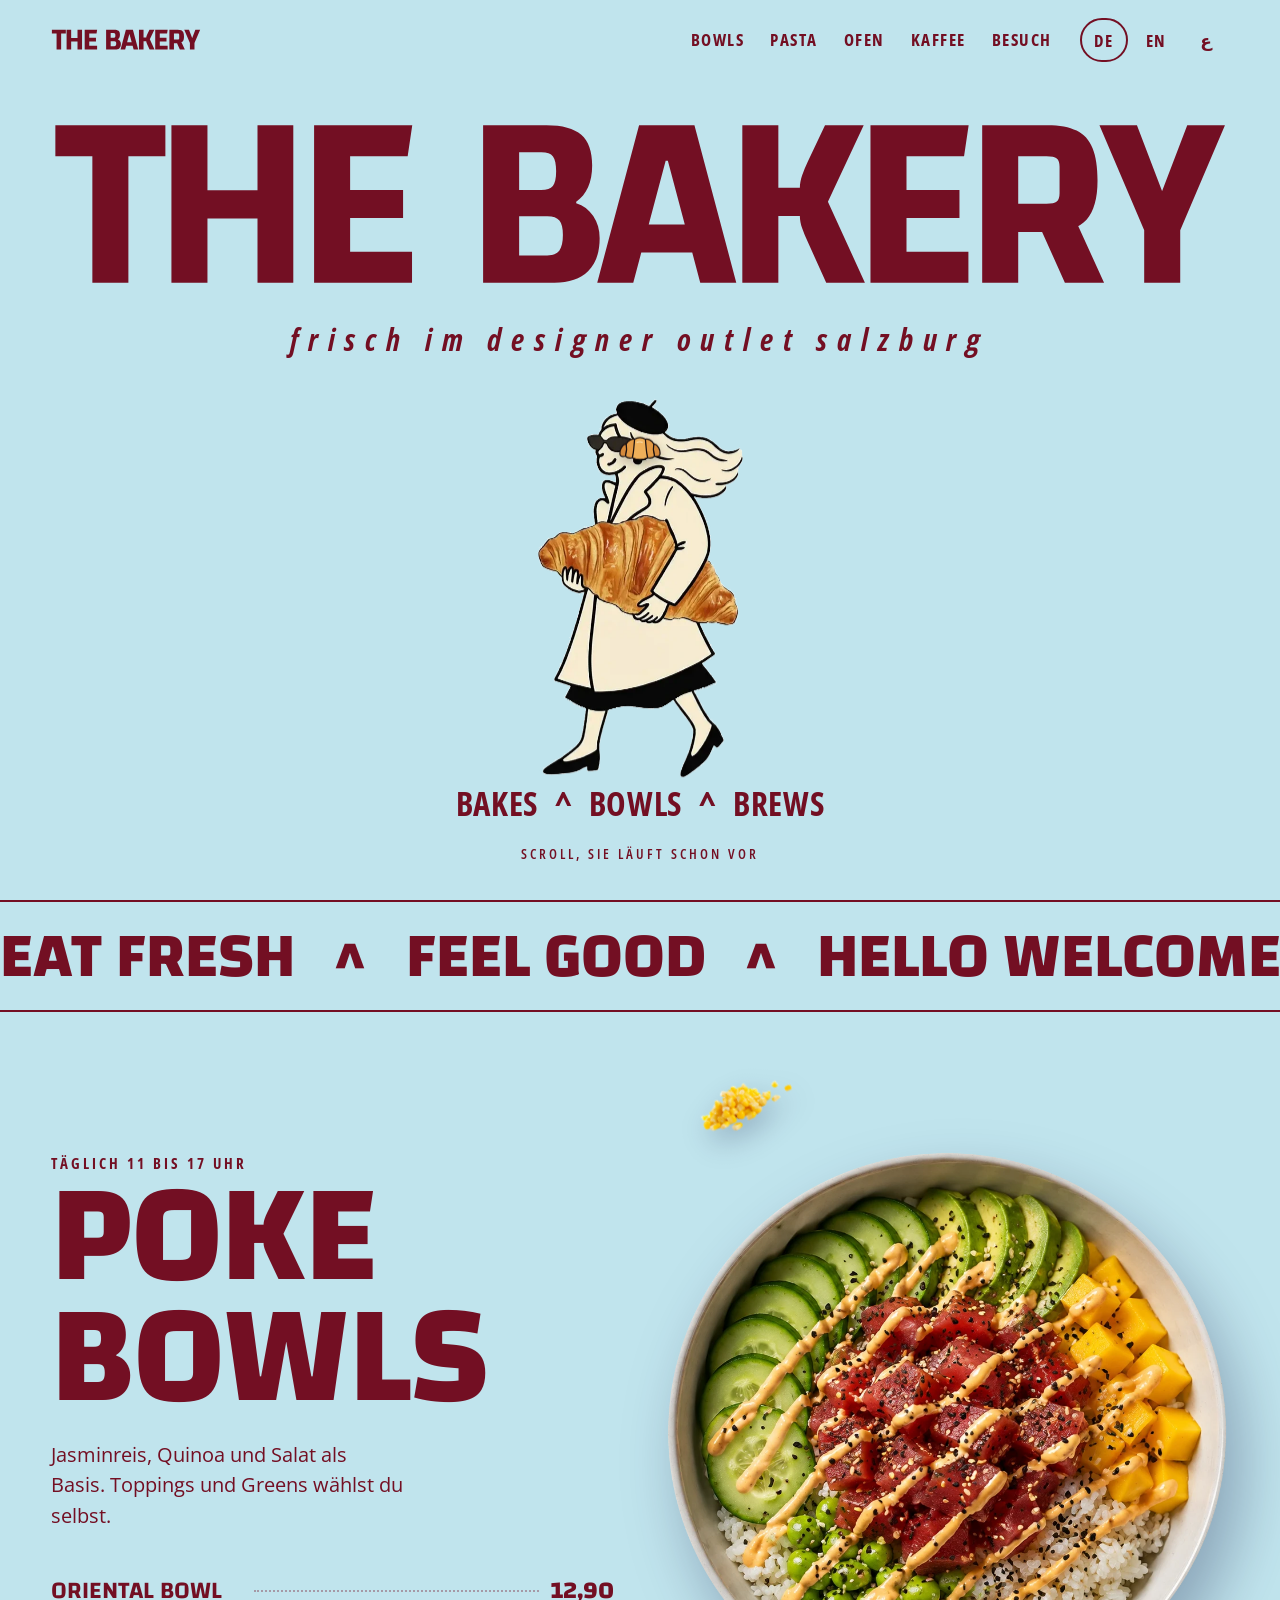
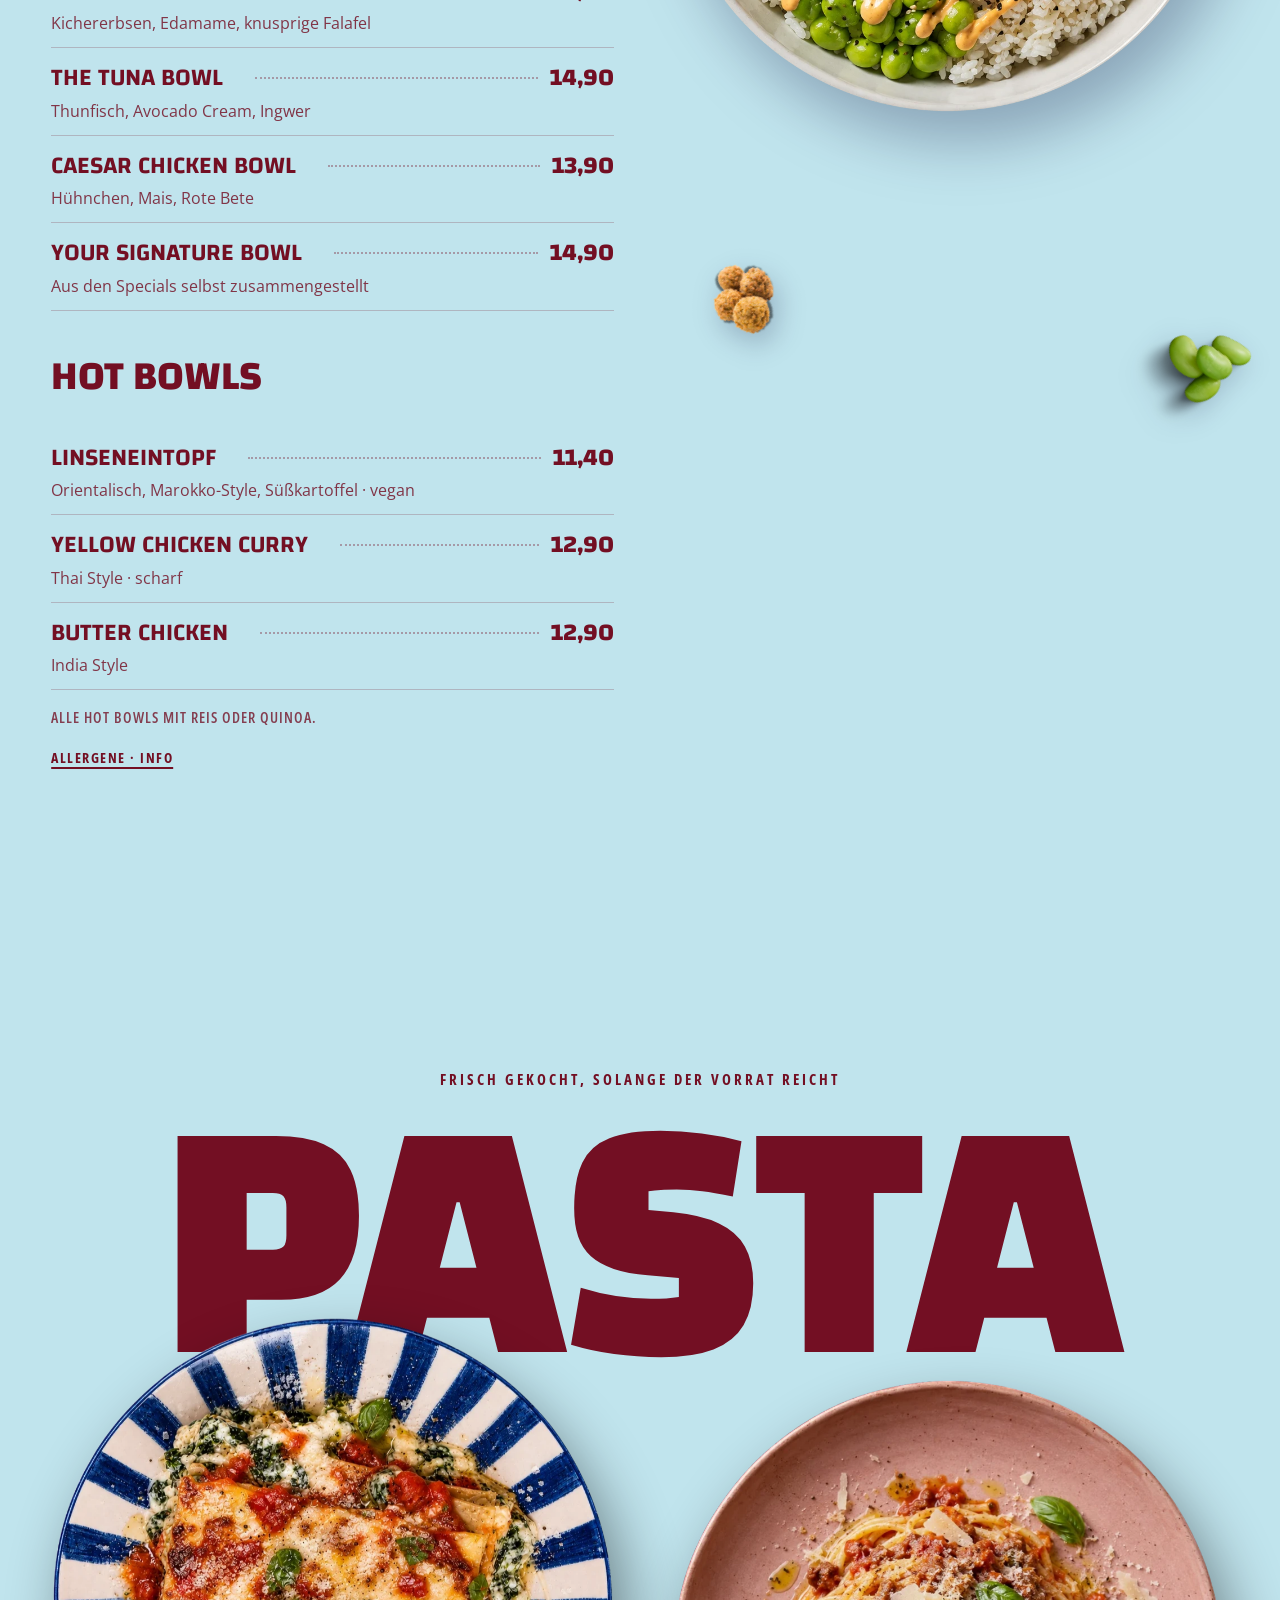
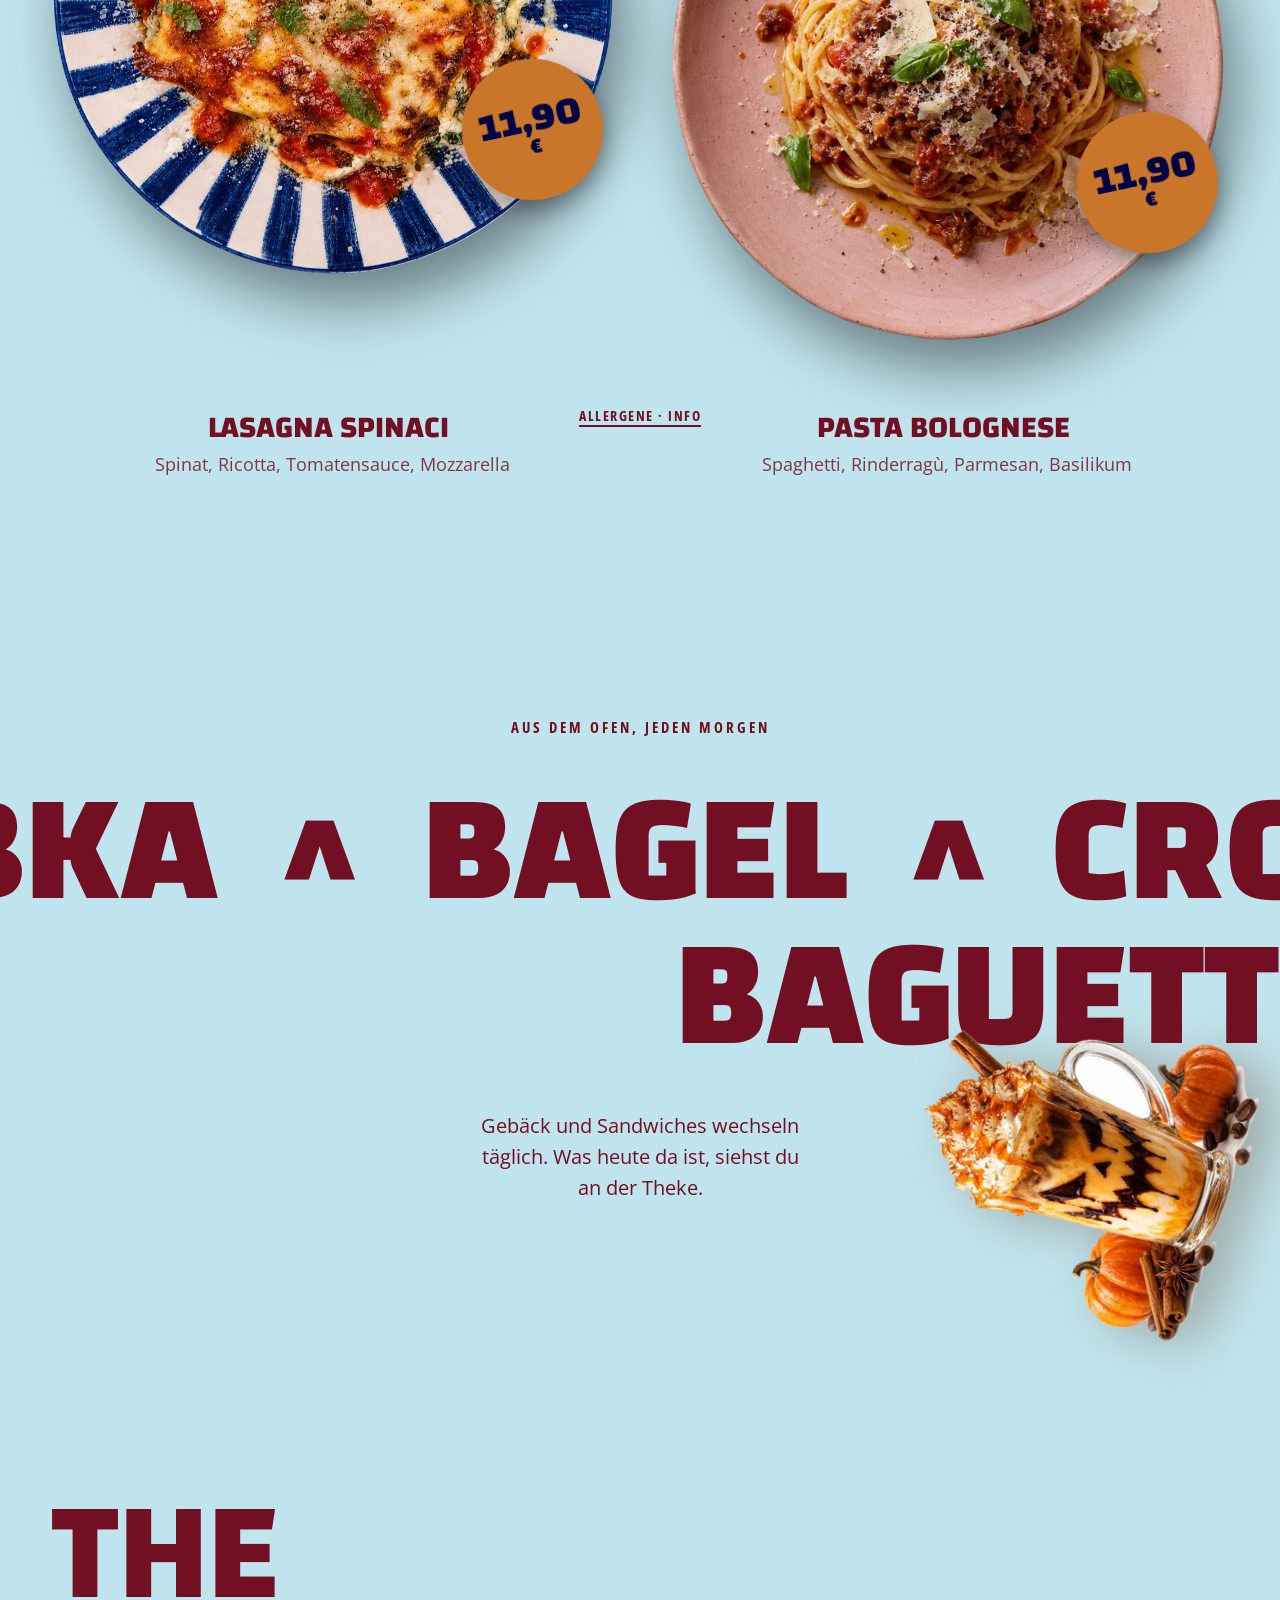
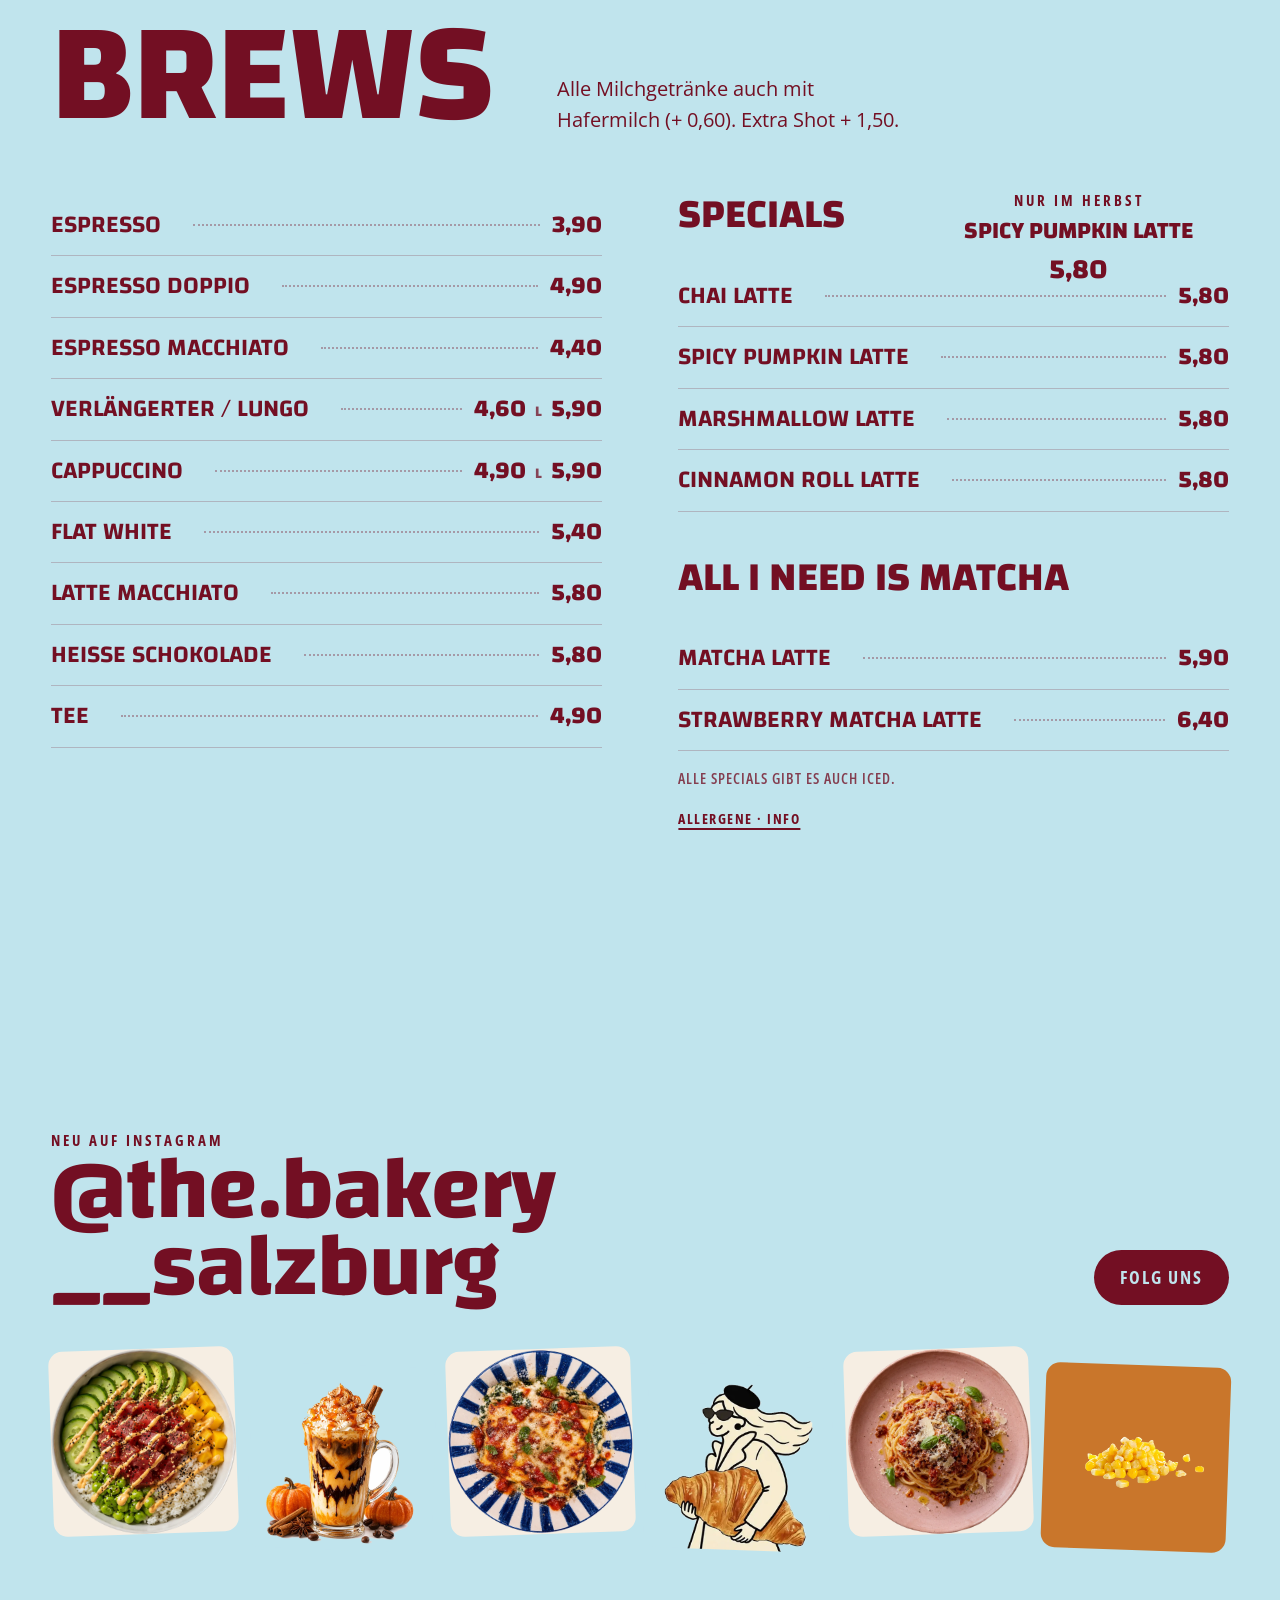
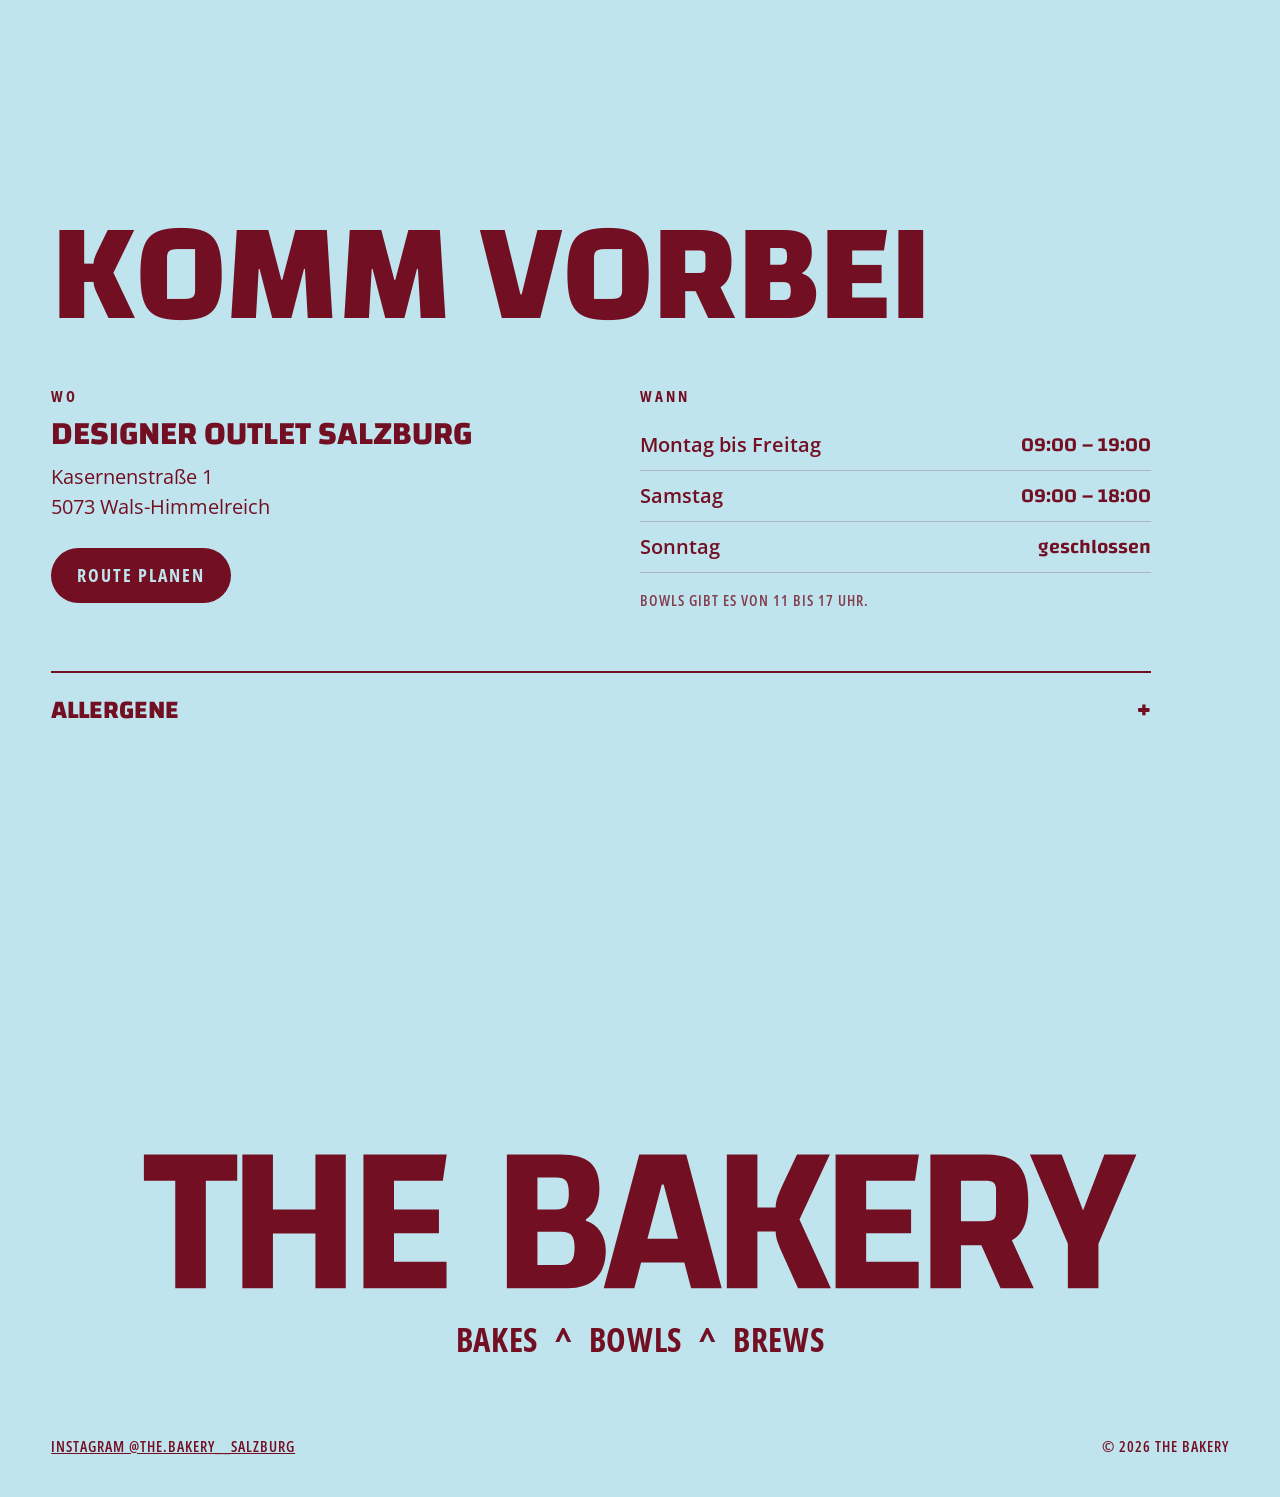
==== commit b88a6e1c: "site-v2: mobile menu, readable gold, 44px touch targets - Mobile: menu button opens a full-screen li" ====
--- a/site-v2/index.html
+++ b/site-v2/index.html
@@ -25,7 +25,11 @@
 
 <header class="nav">
   <a class="nav-mark" href="#top" aria-label="THE BAKERY"><span class="wordmark"></span></a>
-  <nav class="nav-links" aria-label="Hauptmenü">
+  <button class="menu-btn" type="button" aria-expanded="false" aria-controls="nav-links">
+    <svg viewBox="0 0 24 24" aria-hidden="true"><path class="l1" d="M3 8h18"/><path class="l2" d="M3 16h18"/></svg>
+    <span class="sr" data-i18n="menuOpen">Menü öffnen</span>
+  </button>
+  <nav class="nav-links" id="nav-links" aria-label="Hauptmenü">
     <a href="#bowls" data-i18n="navBowls">Bowls</a>
     <a href="#pasta" data-i18n="navPasta">Pasta</a>
     <a href="#ofen" data-i18n="navOven">Ofen</a>
--- a/site-v2/assets/css/style.css
+++ b/site-v2/assets/css/style.css
@@ -13,6 +13,7 @@
   --navy: #000045;
   --gold: #C9762B;
   --cream: #F6EEE3;
+  --crust: #9C5416;   /* dunkleres Gold für Text auf Creme, 4.9:1 */
 
   --ground: var(--sky);
   --ink: var(--burgundy);
@@ -28,8 +29,8 @@
 :root[data-ground="burgundy"] { --ground: var(--burgundy); --ink: var(--sky);      --accent: var(--blush); }
 :root[data-ground="blush"]    { --ground: var(--blush);    --ink: var(--navy);     --accent: var(--burgundy); }
 :root[data-ground="navy"]     { --ground: var(--navy);     --ink: var(--blush);    --accent: var(--gold); }
-:root[data-ground="gold"]     { --ground: var(--gold);     --ink: var(--cream);    --accent: var(--navy); }
-:root[data-ground="cream"]    { --ground: var(--cream);    --ink: var(--burgundy); --accent: var(--gold); }
+:root[data-ground="gold"]     { --ground: var(--gold);     --ink: var(--navy);     --accent: var(--navy); }
+:root[data-ground="cream"]    { --ground: var(--cream);    --ink: var(--burgundy); --accent: var(--crust); }
 
 * { box-sizing: border-box; margin: 0; padding: 0; }
 html { scroll-behavior: smooth; }
@@ -91,8 +92,15 @@
 .nav-links a::after { content: ''; position: absolute; inset: auto 0 -3px 0; height: 2px; background: currentColor; transform: scaleX(0); transform-origin: left; transition: transform .3s var(--ease); }
 .nav-links a:hover::after { transform: scaleX(1); }
 .lang { display: flex; gap: 4px; }
-.lang button { background: none; border: 2px solid transparent; border-radius: 40px; padding: 2px 10px; cursor: pointer; }
+.lang button { background: none; border: 2px solid transparent; border-radius: 40px; padding: 0 12px; cursor: pointer;
+  min-width: 44px; min-height: 44px; display: inline-grid; place-items: center; }
 .lang button[aria-pressed="true"] { border-color: currentColor; }
+
+.menu-btn { display: none; width: 44px; height: 44px; border: 0; background: none; color: var(--ink); cursor: pointer; place-items: center; }
+.menu-btn svg { width: 26px; height: 26px; stroke: currentColor; stroke-width: 2.6; stroke-linecap: round; fill: none; overflow: visible; }
+.menu-btn path { transition: transform .3s var(--ease); transform-origin: 12px 12px; }
+.nav.open .menu-btn .l1 { transform: translateY(4px) rotate(45deg); }
+.nav.open .menu-btn .l2 { transform: translateY(-4px) rotate(-45deg); }
 
 /* ---------- gemeinsame Typo ---------- */
 .eyebrow {
@@ -188,6 +196,7 @@
 .ofen-row { display: flex; gap: .4em; white-space: nowrap; font-family: var(--display); font-weight: 800; text-transform: uppercase;
   font-size: clamp(64px, 12vw, 190px); line-height: .95; will-change: transform; }
 .ofen-row:nth-child(2) { margin-inline-start: -30vw; }
+:root[data-ground="gold"] .ofen-row i { color: var(--cream); }
 .ofen .lead { max-width: 40ch; padding-inline: var(--gutter); }
 
 /* ---------- BREWS ---------- */
@@ -276,7 +285,18 @@
 
 /* ---------- Mobil ---------- */
 @media (max-width: 860px) {
-  .nav-links { display: none; }
+  .menu-btn { display: inline-grid; }
+  .nav-links {
+    position: fixed; inset: 0; z-index: -1; display: flex; flex-direction: column; justify-content: center; gap: 6px;
+    padding: 90px 28px 40px; margin: 0; background: var(--ground);
+    opacity: 0; visibility: hidden; transform: translateY(-12px);
+    transition: opacity .3s var(--ease), transform .3s var(--ease), visibility 0s .3s;
+  }
+  .nav-links a { font-family: var(--display); font-stretch: 100%; font-size: clamp(40px, 12vw, 64px); letter-spacing: 0; line-height: 1.15; padding: 4px 0; }
+  .nav.open .nav-links { opacity: 1; visibility: visible; transform: none; transition: opacity .3s var(--ease), transform .3s var(--ease); }
+  .nav.open .nav-mark { opacity: 1; }
+  .menu-open body { overflow: hidden; }
+  .menu-open .walker { opacity: 0; }
   .nav { gap: 12px; padding: 12px 16px; }
   .nav-mark { width: 120px; }
   .lang { margin-inline-start: auto; }
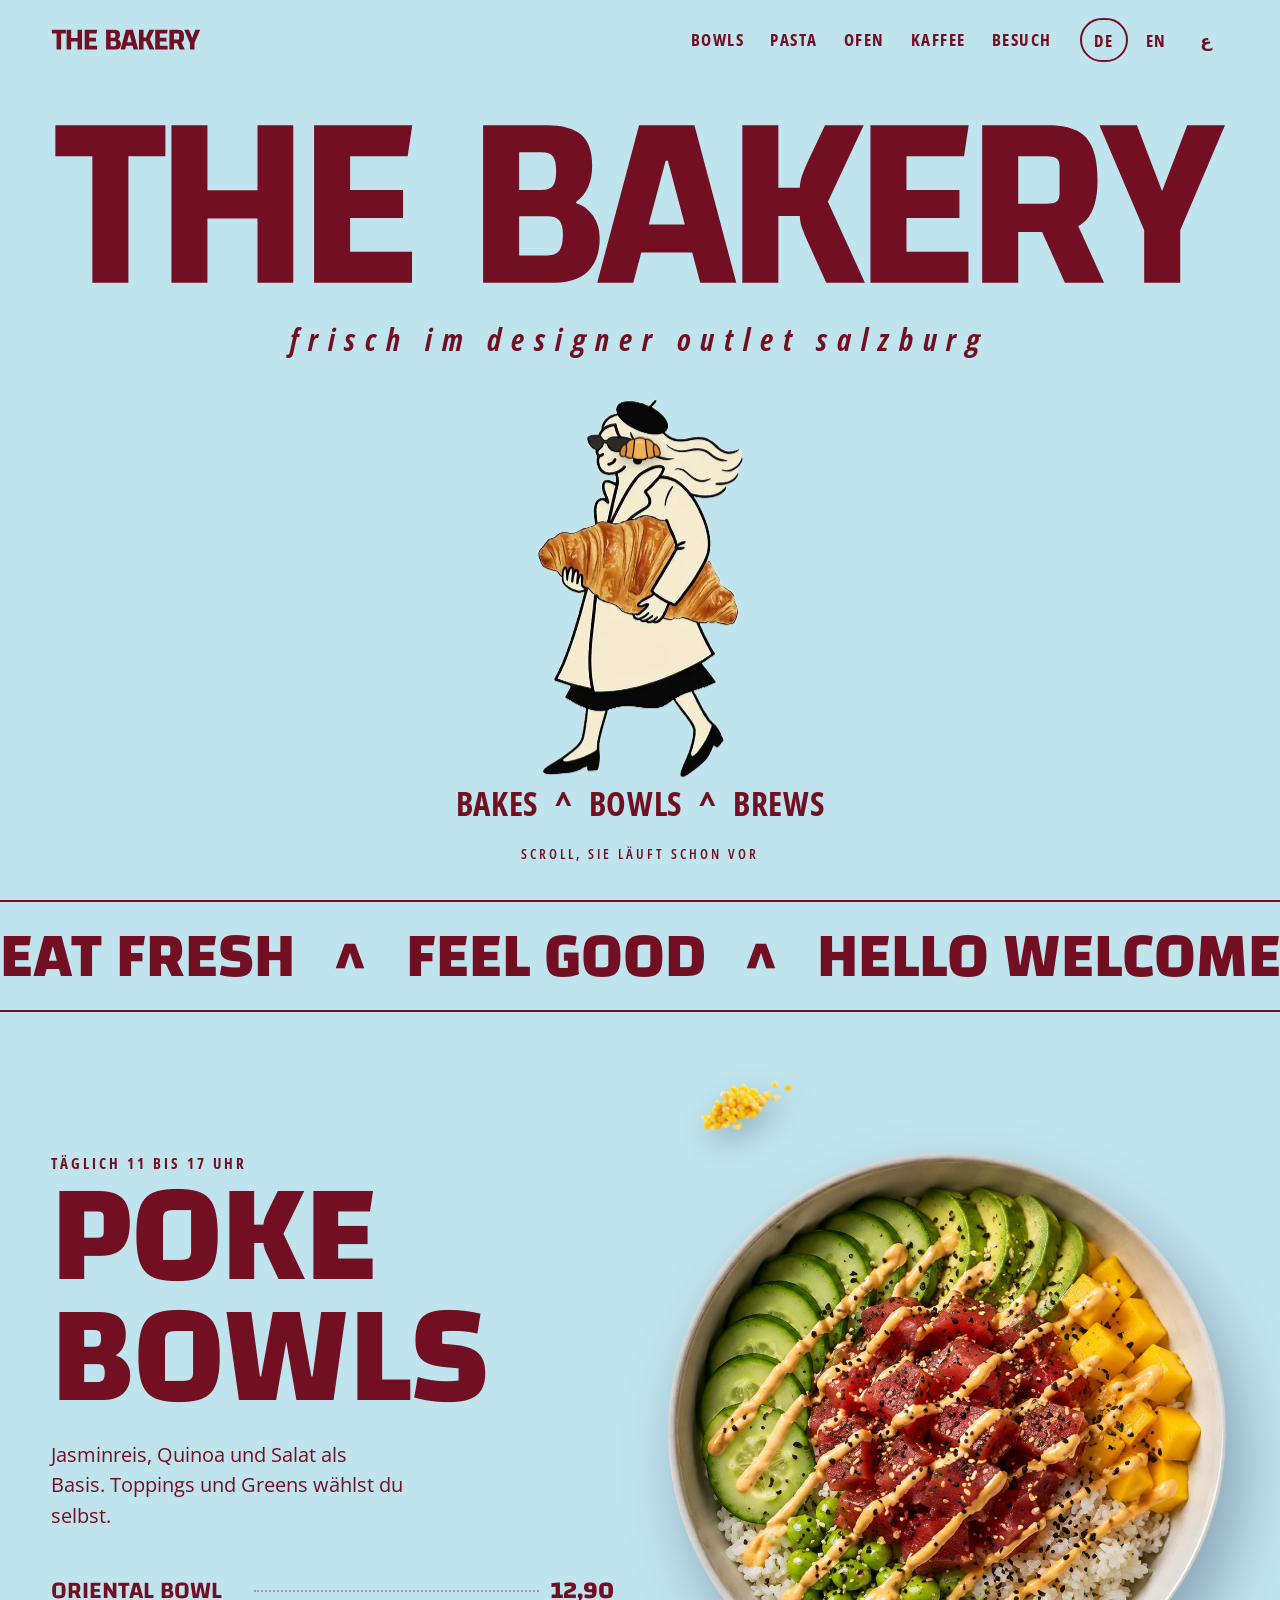
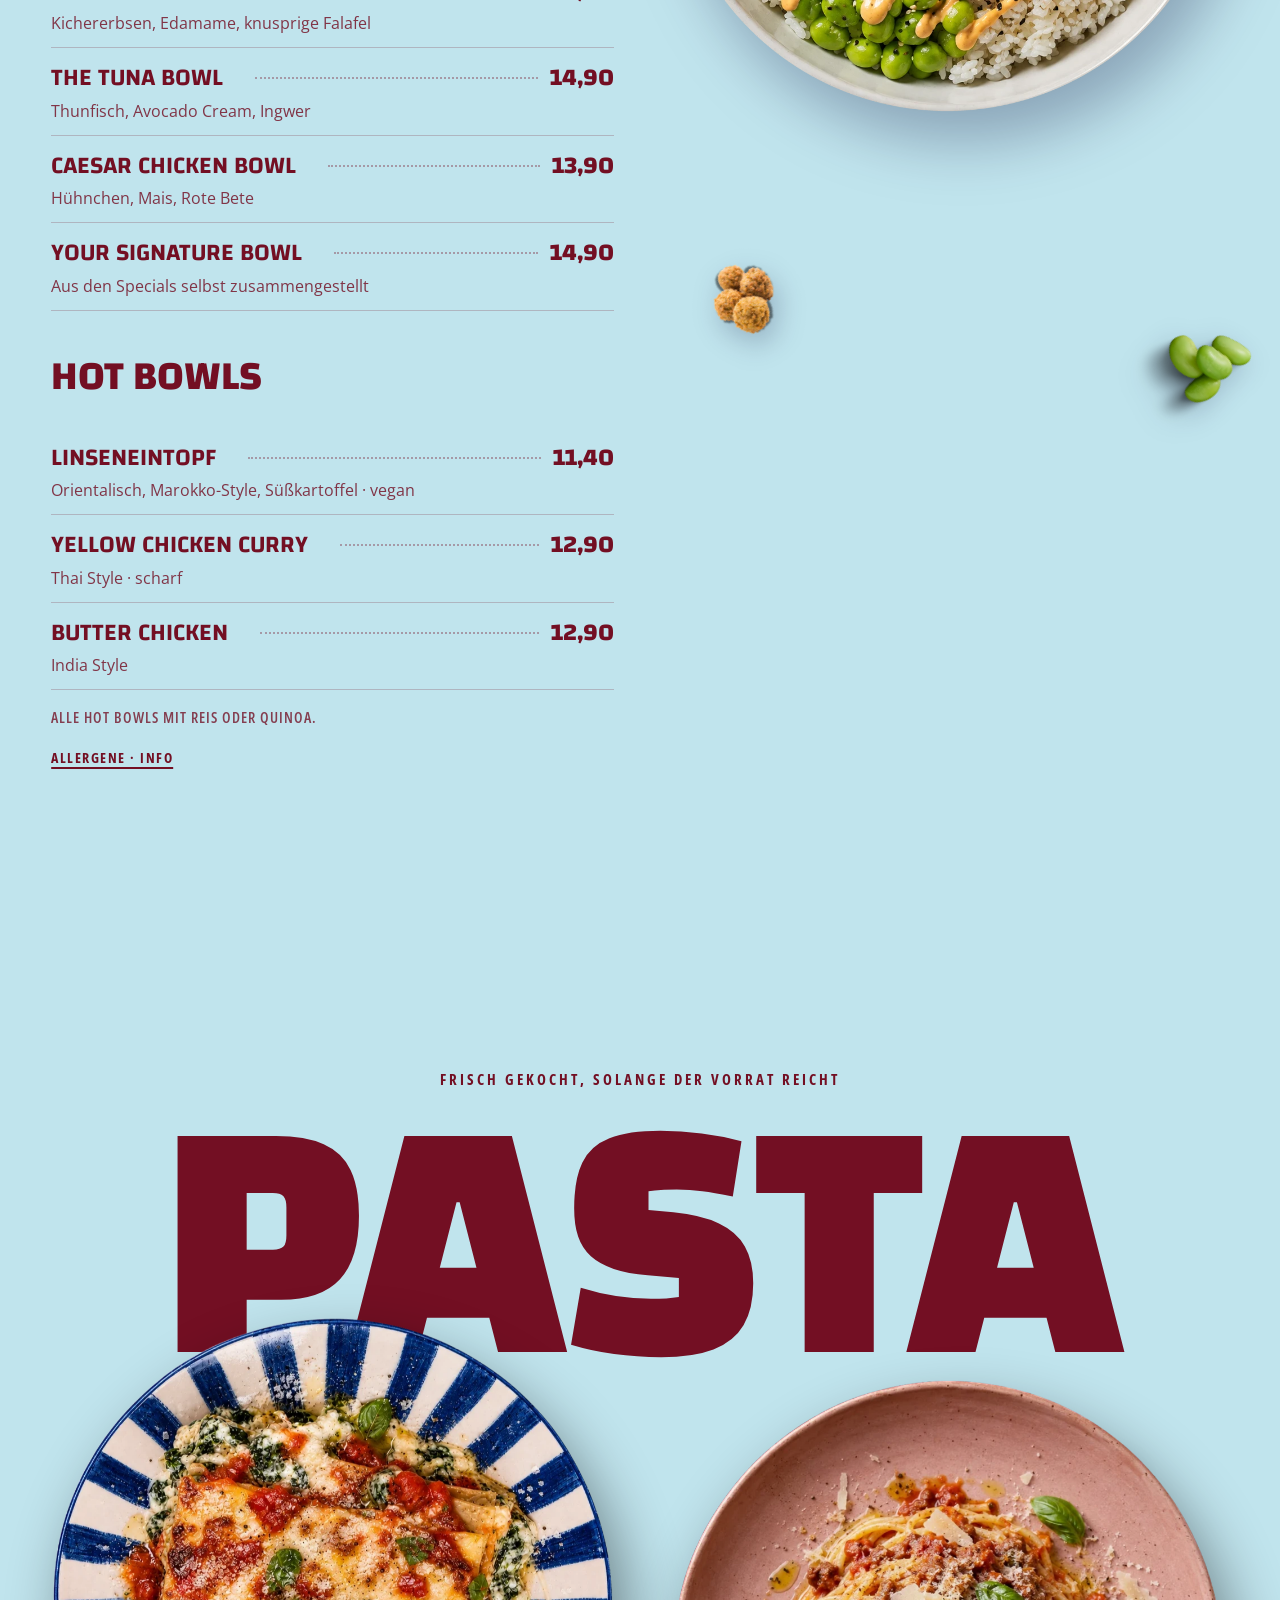
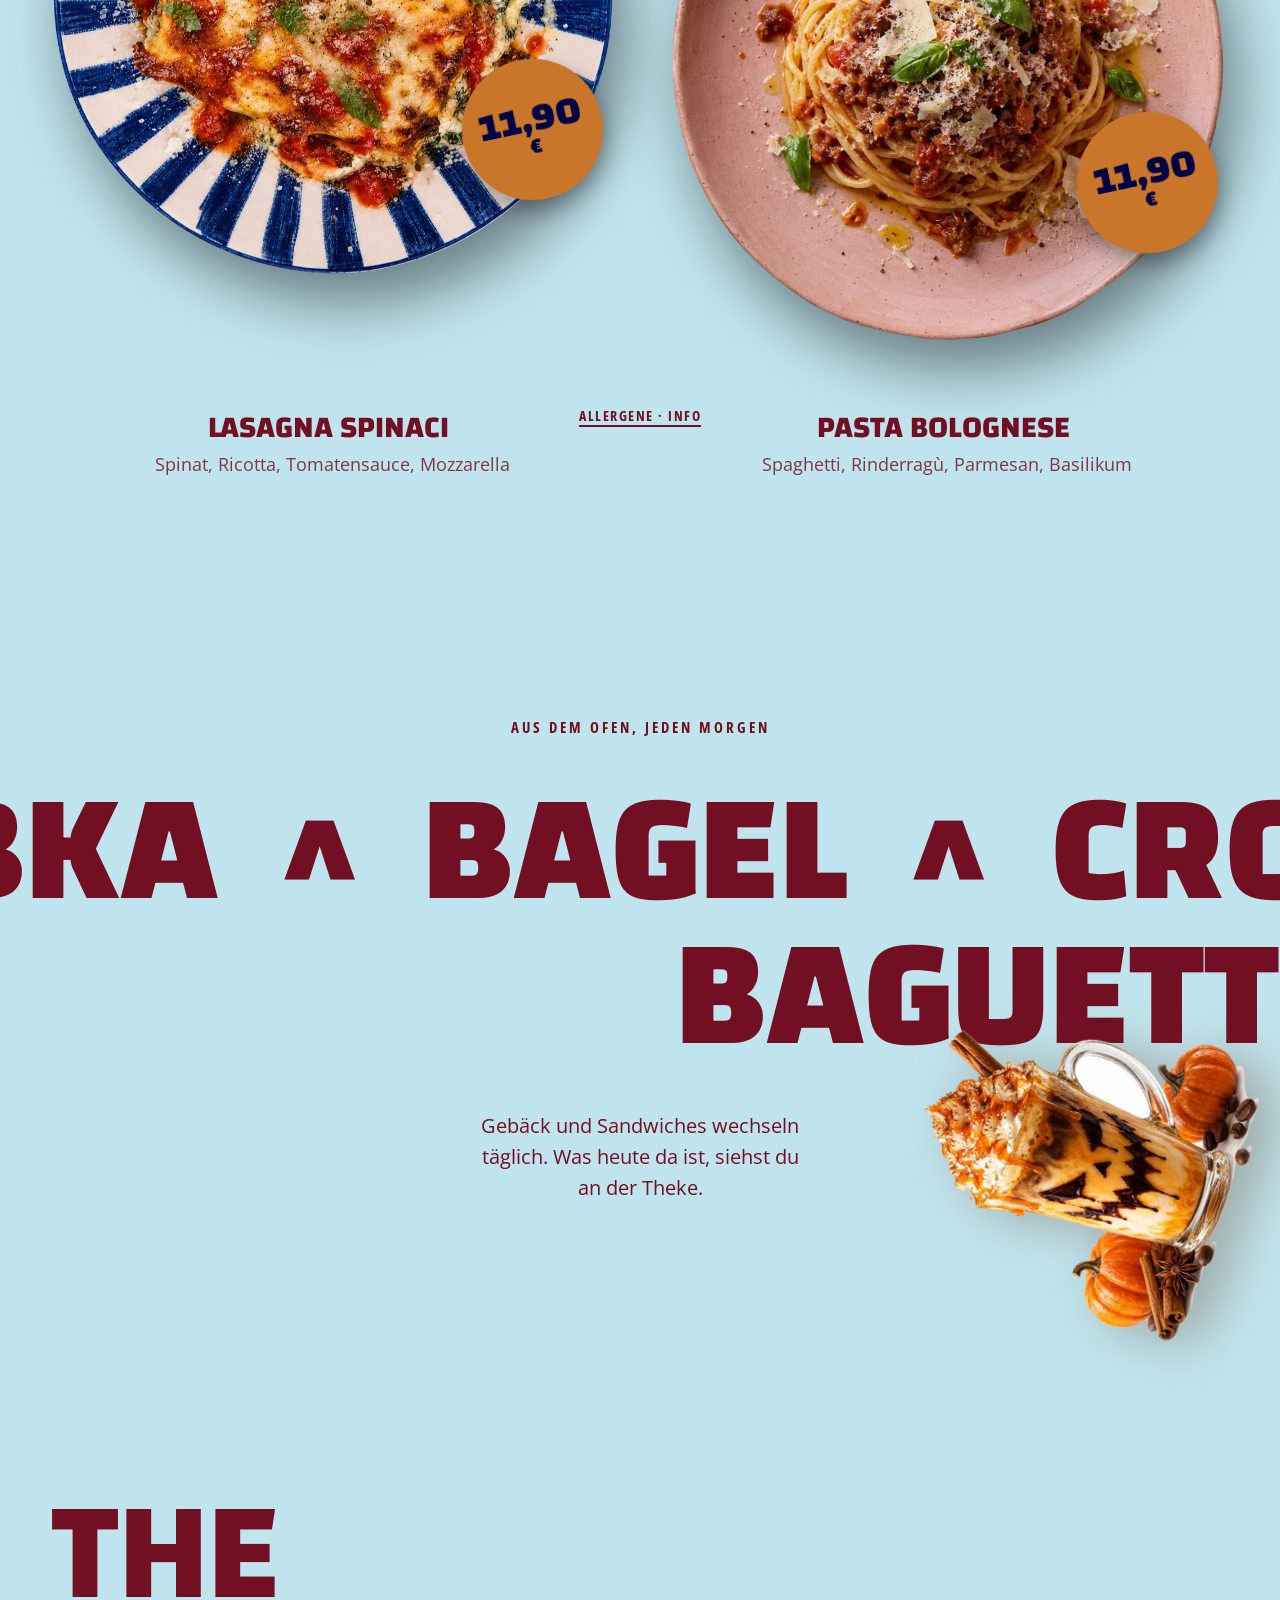
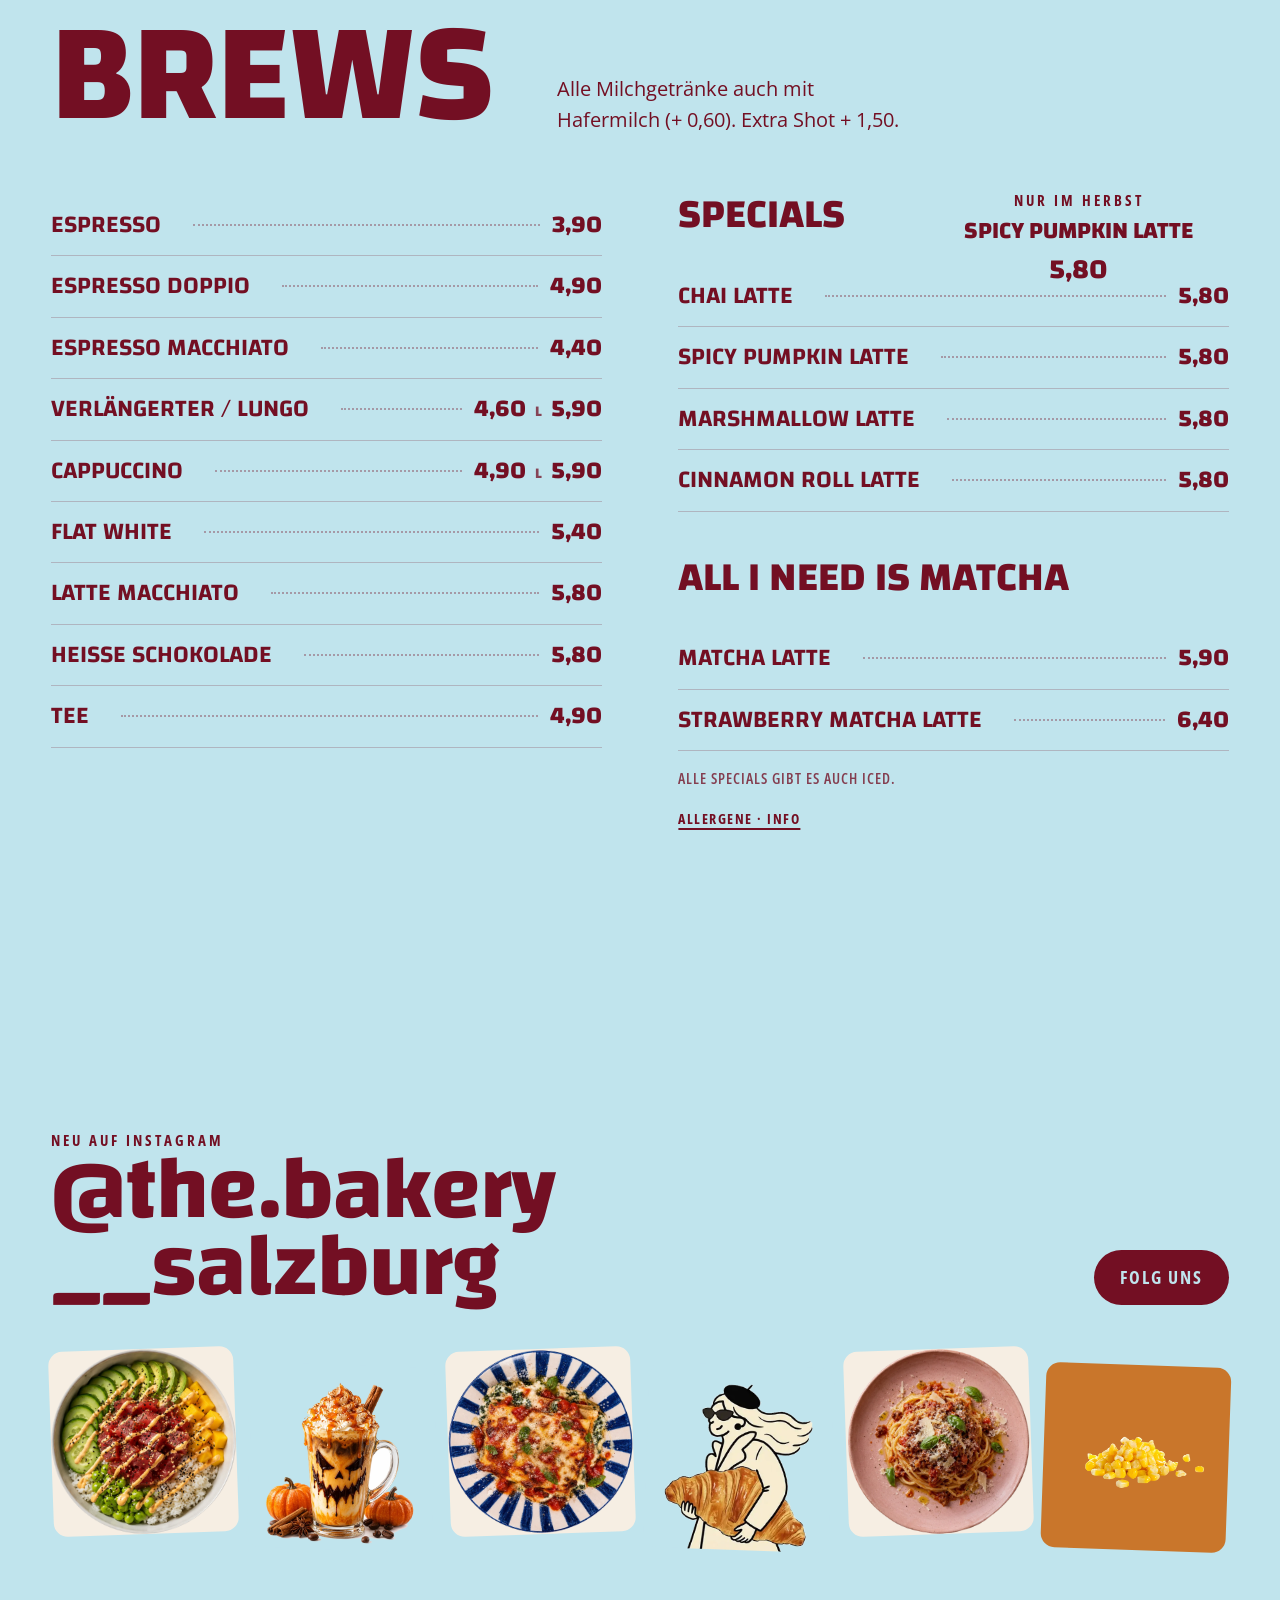
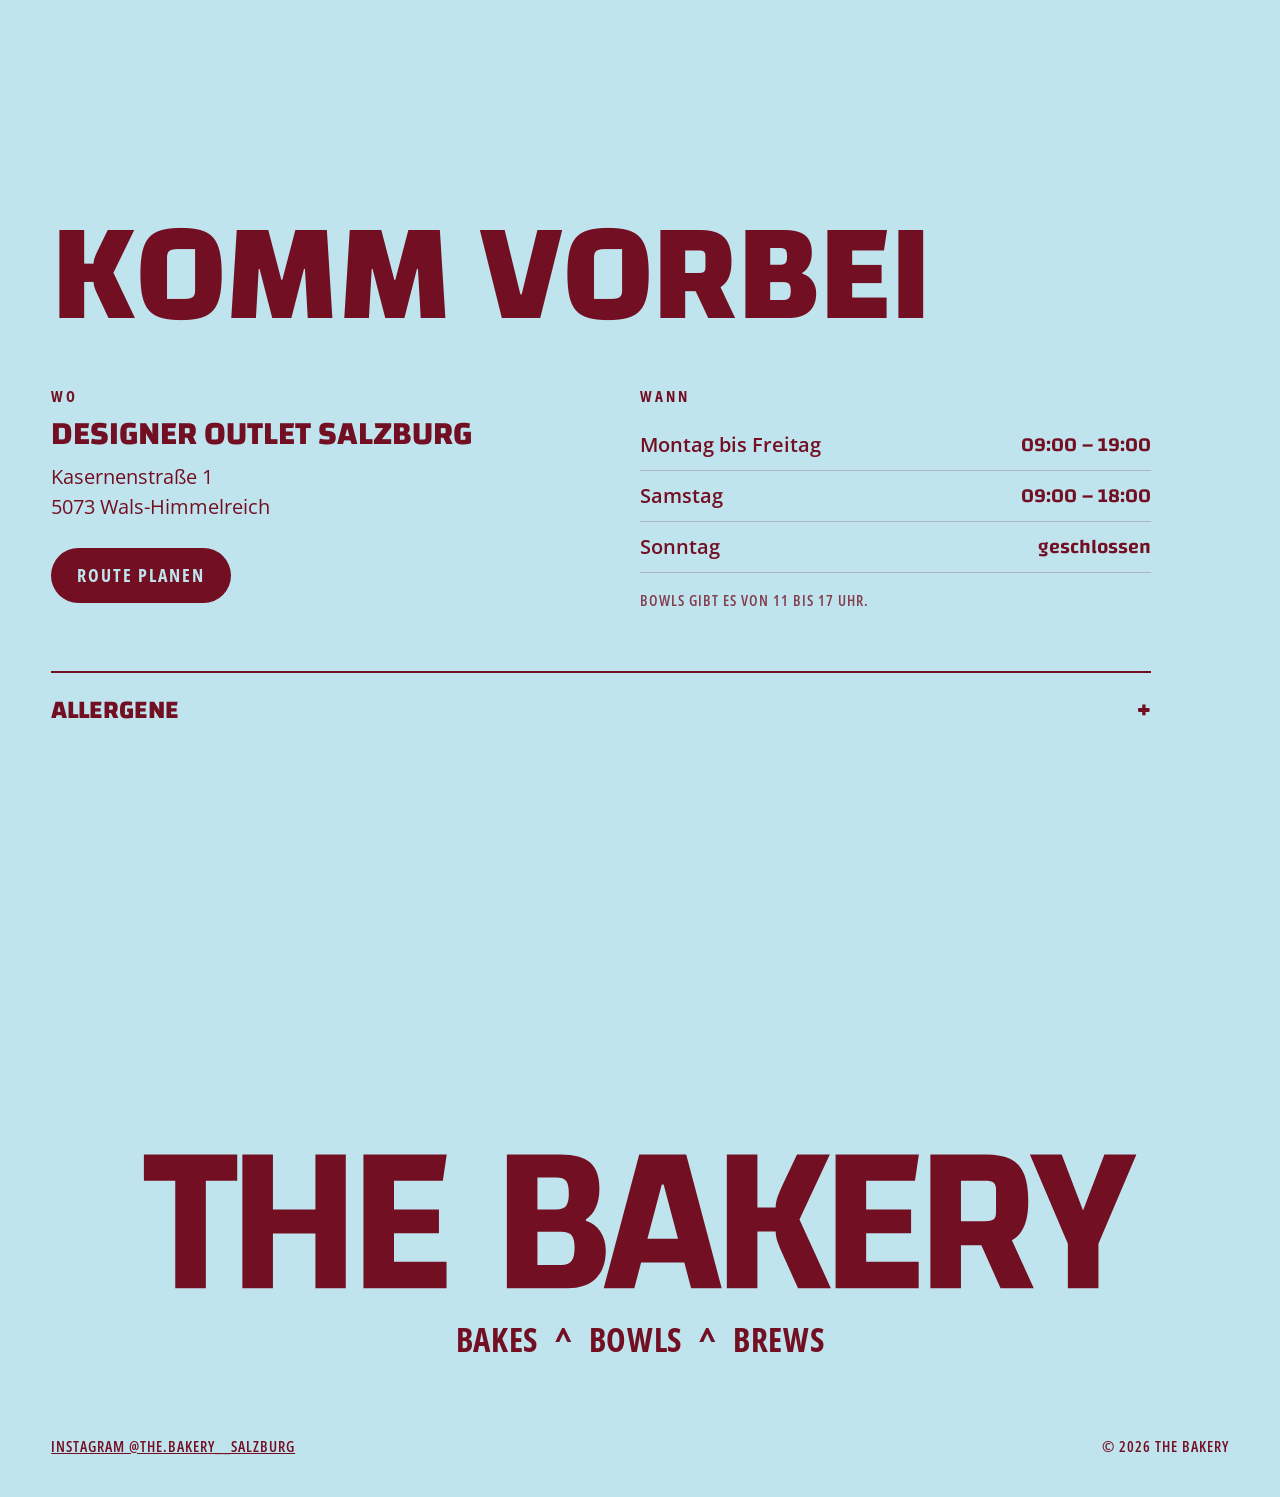
==== commit 9bb3668a: "site-v2: add Cloudflare Web Analytics Cookie-free visitor counts, so no consent banner is needed.  C" ====
--- a/site-v2/index.html
+++ b/site-v2/index.html
@@ -253,5 +253,6 @@
 <script src="assets/js/main.js"></script>
 <script src="assets/js/instagram.js"></script>
 <script src="assets/js/allergens.js"></script>
+<!-- Cloudflare Web Analytics --><script type='module' src='https://static.cloudflareinsights.com/beacon.min.js' data-cf-beacon='{"token": "d2a8feba9a3544ea9eefb3c37c05cd8b"}'></script><!-- End Cloudflare Web Analytics -->
 </body>
 </html>
--- a/site-v2/assets/css/style.css
+++ b/site-v2/assets/css/style.css
@@ -80,7 +80,7 @@
   display: flex; align-items: center; gap: 28px; padding: 18px var(--gutter);
   transition: transform .5s var(--ease), background-color .7s var(--ease);
 }
-.nav.solid { background: color-mix(in srgb, var(--ground) 88%, transparent); backdrop-filter: blur(8px); }
+.nav.solid { background: color-mix(in srgb, var(--ground) 88%, transparent); -webkit-backdrop-filter: blur(8px); backdrop-filter: blur(8px); }
 .nav-mark { width: 150px; color: var(--ink); opacity: 0; transition: opacity .4s; }
 .nav.solid .nav-mark { opacity: 1; }
 .nav-links { display: flex; gap: 26px; margin-inline-start: auto; }
@@ -295,6 +295,9 @@
   .nav-links a { font-family: var(--display); font-stretch: 100%; font-size: clamp(40px, 12vw, 64px); letter-spacing: 0; line-height: 1.15; padding: 4px 0; }
   .nav.open .nav-links { opacity: 1; visibility: visible; transform: none; transition: opacity .3s var(--ease), transform .3s var(--ease); }
   .nav.open .nav-mark { opacity: 1; }
+  /* backdrop-filter macht den Header zum Bezugsrahmen für position:fixed (vor allem iOS),
+     dann wäre die Menü-Ebene nur so groß wie der Header. Offen also ohne Filter. */
+  .nav.open { -webkit-backdrop-filter: none; backdrop-filter: none; background: var(--ground); }
   .menu-open body { overflow: hidden; }
   .menu-open .walker { opacity: 0; }
   .nav { gap: 12px; padding: 12px 16px; }
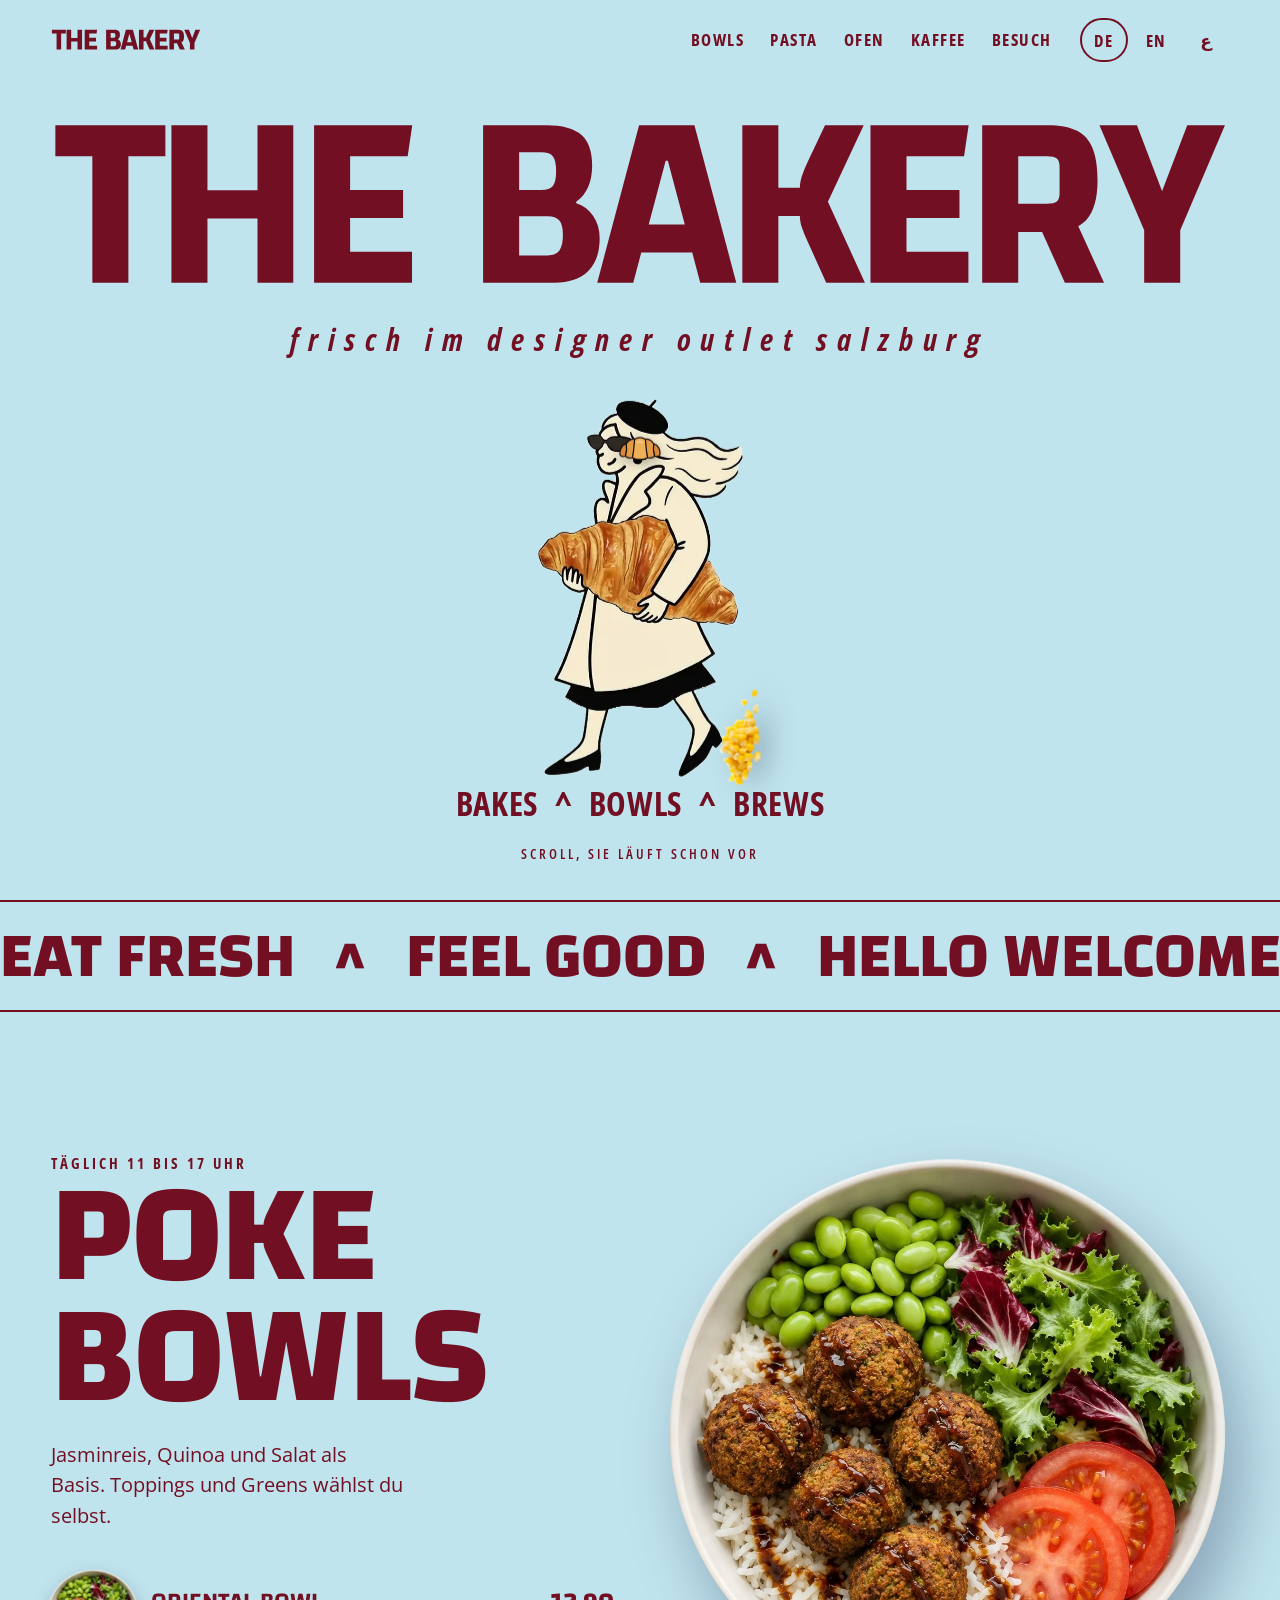
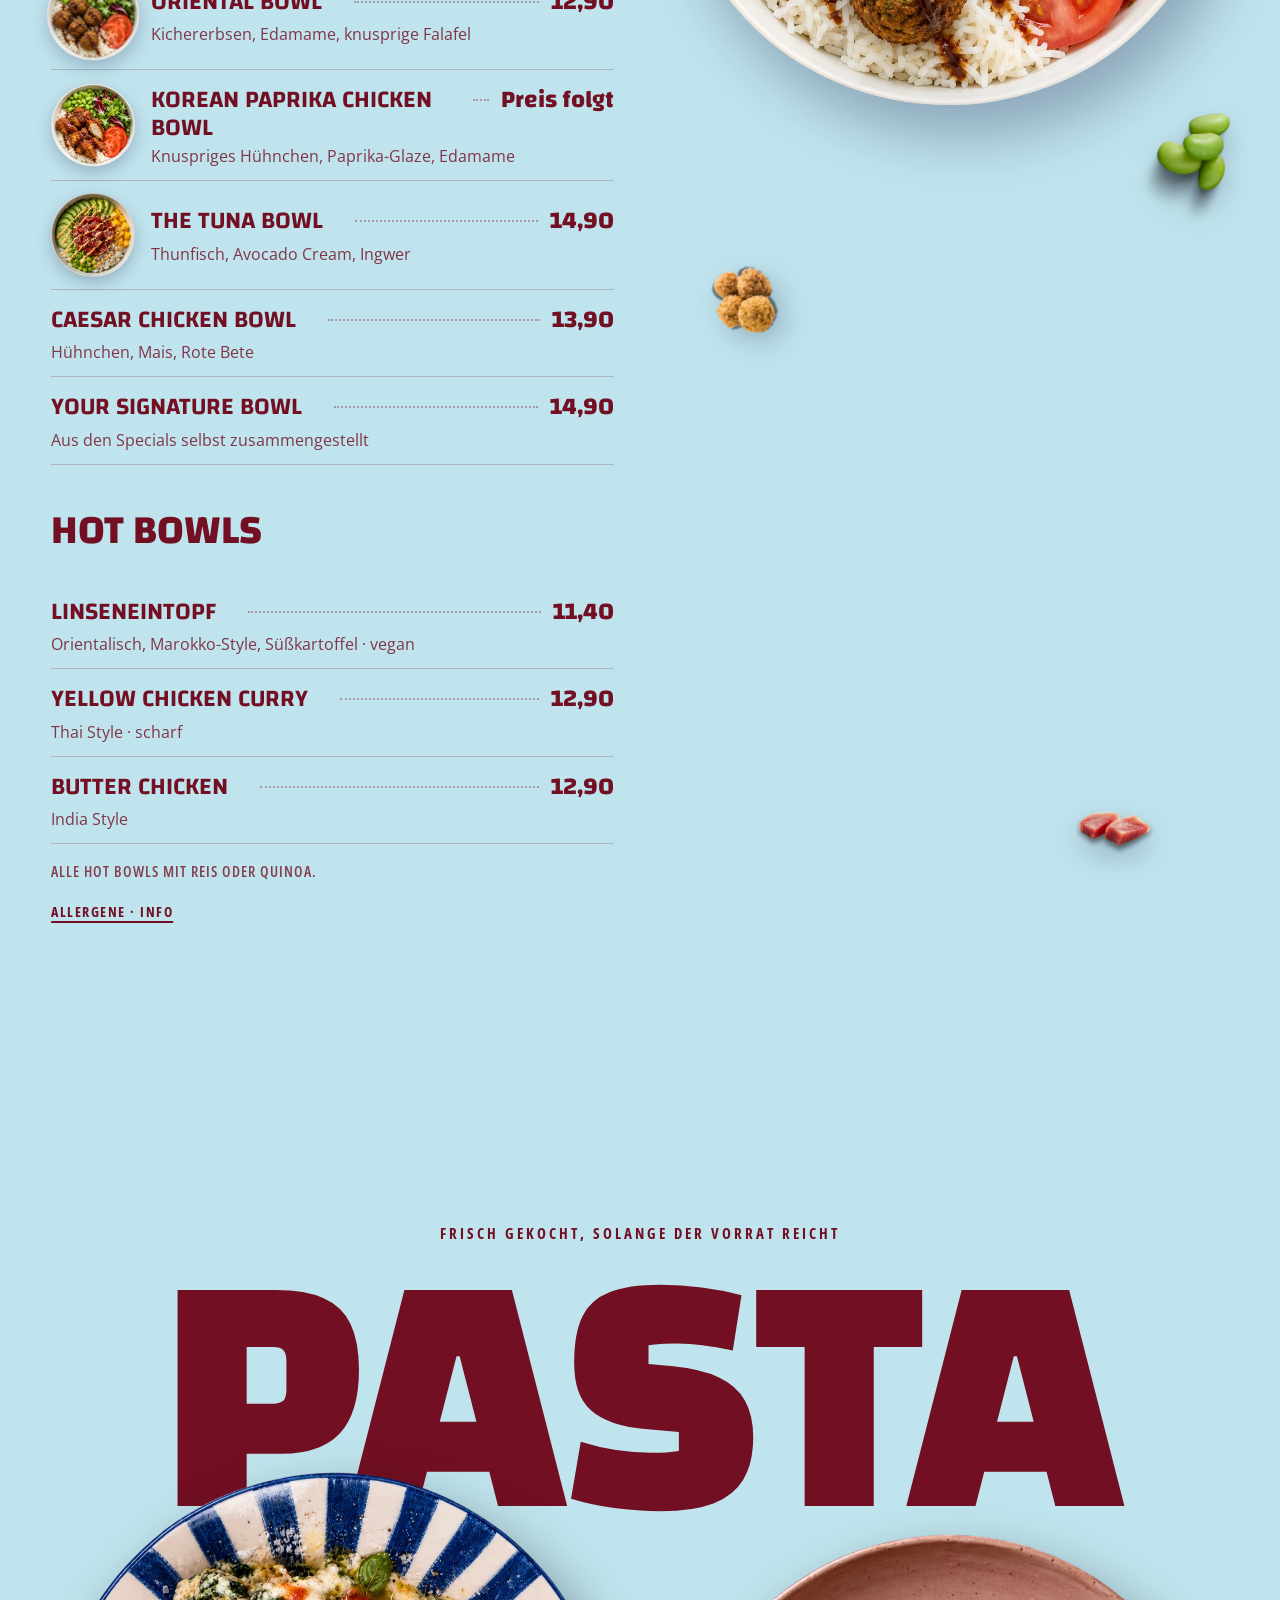
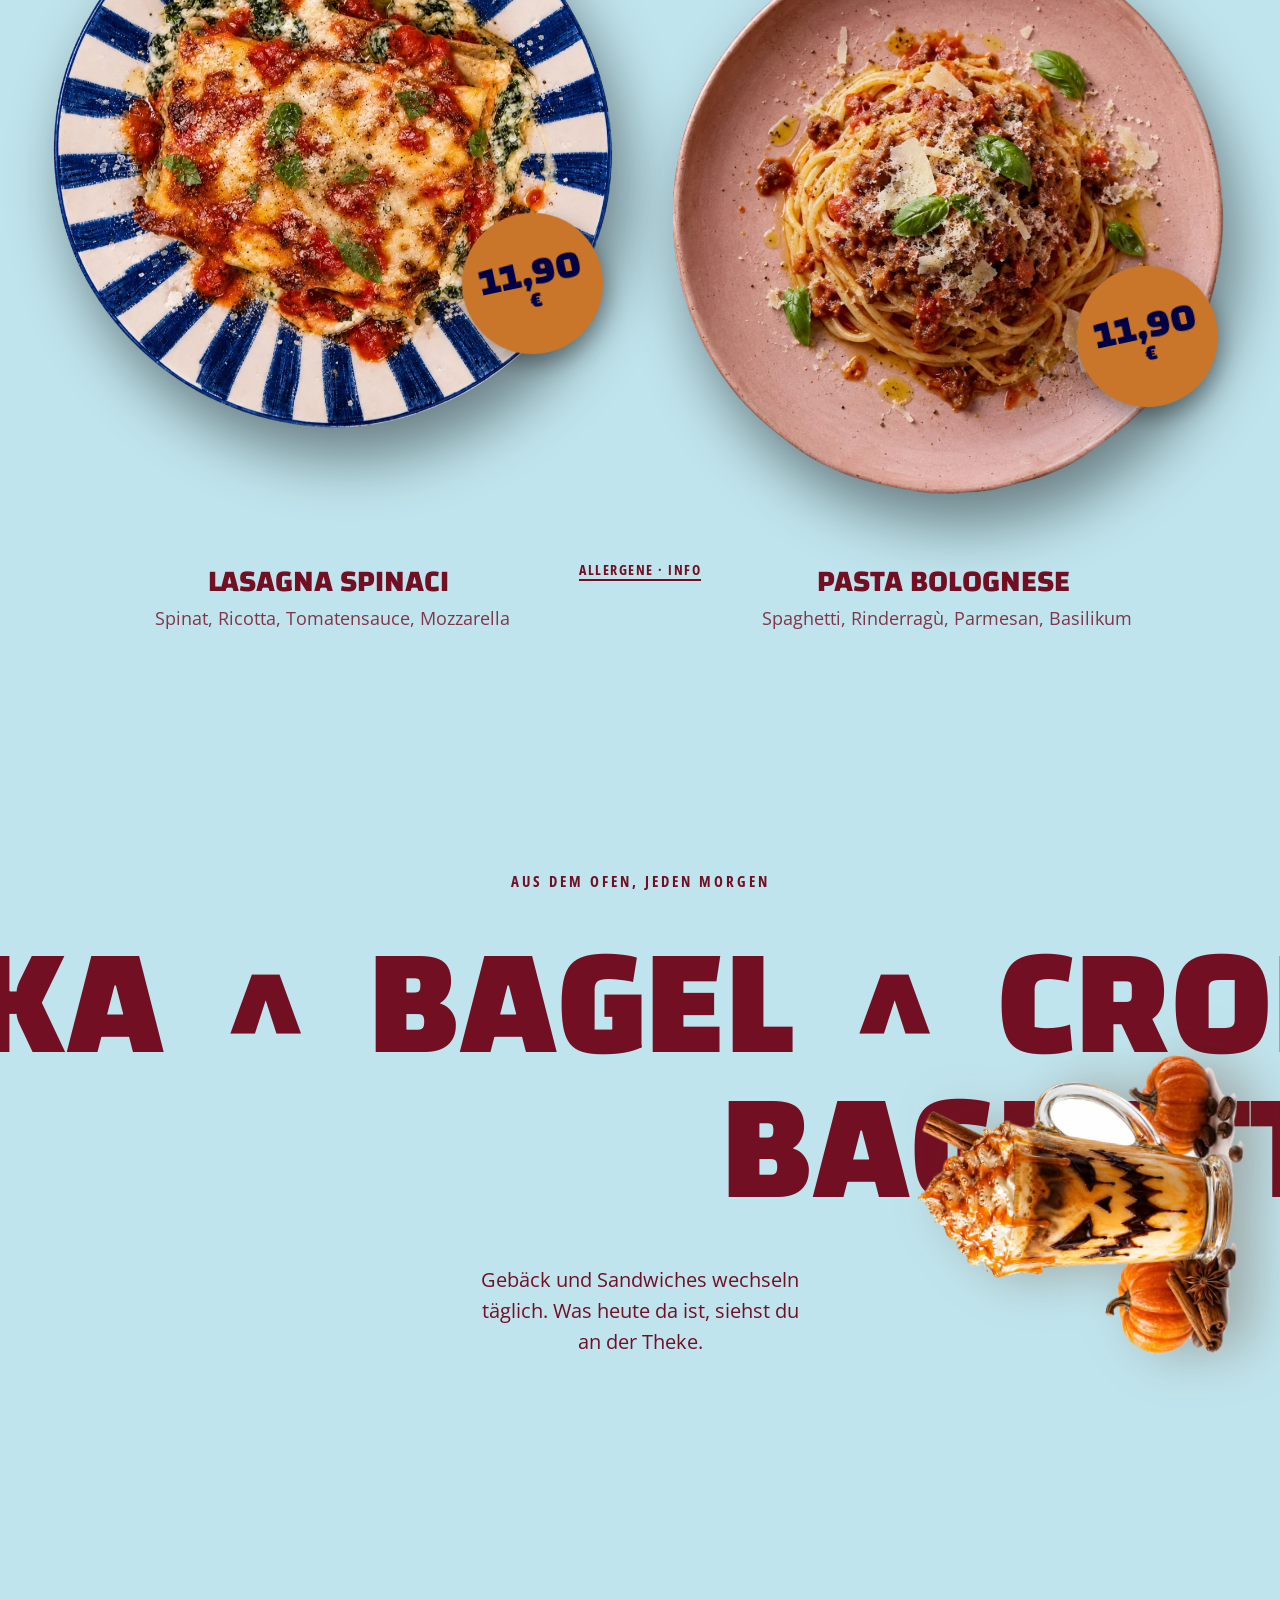
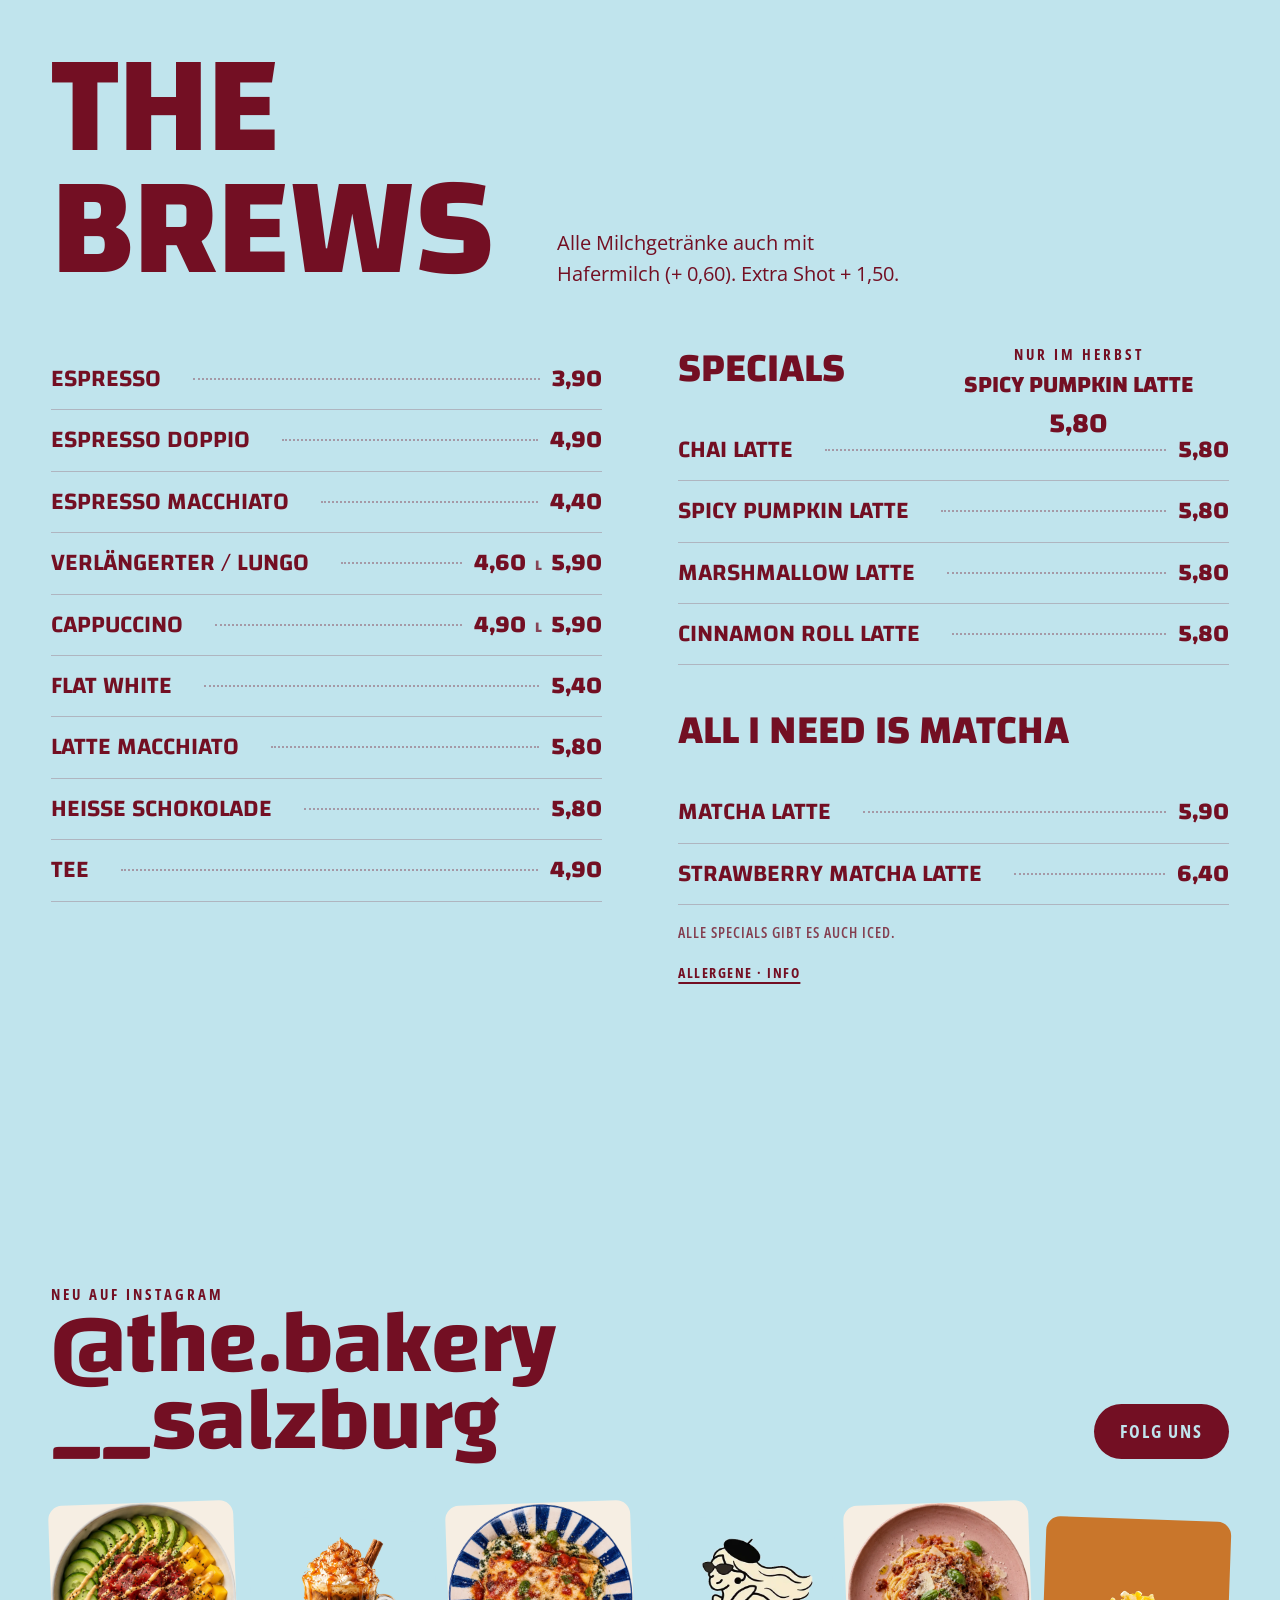
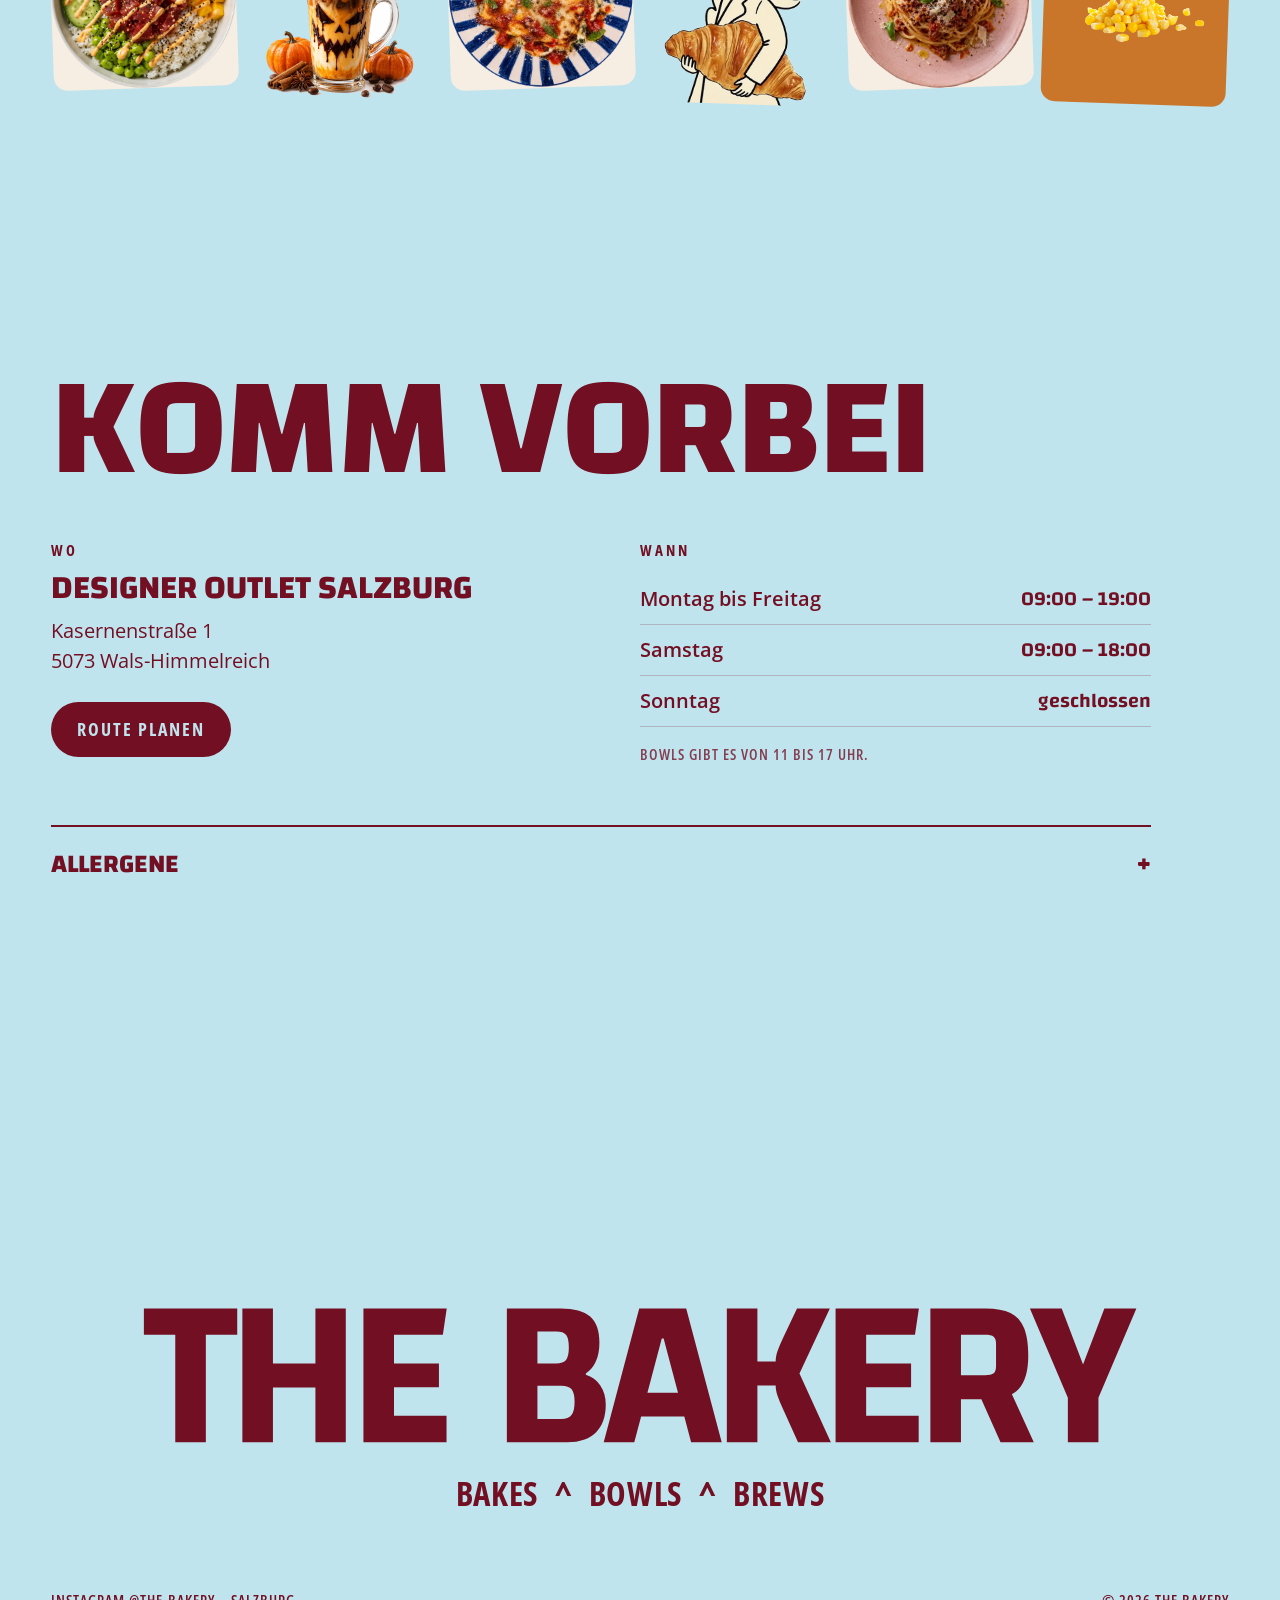
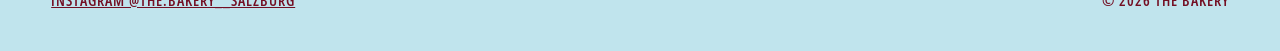
==== commit b3a8b218: "site-v2: bowl photos, Korean Paprika Chicken Bowl, sturdier loader - Oriental and Tuna bowls get pho" ====
--- a/site-v2/index.html
+++ b/site-v2/index.html
@@ -71,10 +71,12 @@
       <p class="lead" data-i18n="bowlsLead">Jasminreis, Quinoa und Salat als Basis. Toppings und Greens wählst du selbst.</p>
 
       <ul class="menu">
-        <li data-dish="oriental-bowl"><div class="row"><span class="name">Oriental Bowl</span><span class="alg"></span><span class="dots"></span><span class="price">12,90</span></div>
-            <p class="desc" data-i18n="dOriental">Kichererbsen, Edamame, knusprige Falafel</p></li>
-        <li data-dish="the-tuna-bowl"><div class="row"><span class="name">The Tuna Bowl</span><span class="alg"></span><span class="dots"></span><span class="price">14,90</span></div>
-            <p class="desc" data-i18n="dTuna">Thunfisch, Avocado Cream, Ingwer</p></li>
+        <li class="photo" data-dish="oriental-bowl"><button class="thumb" type="button" data-plate="assets/img/plate-oriental.webp" aria-label="Foto: Oriental Bowl"><img src="assets/img/plate-oriental.webp" alt="" width="84" height="84"></button><div class="item"><div class="row"><span class="name">Oriental Bowl</span><span class="alg"></span><span class="dots"></span><span class="price">12,90</span></div>
+            <p class="desc" data-i18n="dOriental">Kichererbsen, Edamame, knusprige Falafel</p></div></li>
+        <li class="photo" data-dish="korean-paprika-chicken-bowl"><button class="thumb" type="button" data-plate="assets/img/plate-korean.webp" aria-label="Foto: Korean Paprika Chicken Bowl"><img src="assets/img/plate-korean.webp" alt="" width="84" height="84"></button><div class="item"><div class="row"><span class="name">Korean Paprika Chicken Bowl</span><span class="alg"></span><span class="dots"></span><span class="price" data-i18n="priceSoon">Preis folgt</span></div>
+            <p class="desc" data-i18n="dKorean">Knuspriges Hühnchen, Paprika-Glaze, Edamame</p></div></li>
+        <li class="photo" data-dish="the-tuna-bowl"><button class="thumb" type="button" data-plate="assets/img/plate-bowl.webp" aria-label="Foto: The Tuna Bowl"><img src="assets/img/plate-bowl.webp" alt="" width="84" height="84"></button><div class="item"><div class="row"><span class="name">The Tuna Bowl</span><span class="alg"></span><span class="dots"></span><span class="price">14,90</span></div>
+            <p class="desc" data-i18n="dTuna">Thunfisch, Avocado Cream, Ingwer</p></div></li>
         <li data-dish="caesar-chicken-bowl"><div class="row"><span class="name">Caesar Chicken Bowl</span><span class="alg"></span><span class="dots"></span><span class="price">13,90</span></div>
             <p class="desc" data-i18n="dCaesar">Hühnchen, Mais, Rote Bete</p></li>
         <li data-dish="your-signature-bowl"><div class="row"><span class="name">Your Signature Bowl</span><span class="alg"></span><span class="dots"></span><span class="price">14,90</span></div>
@@ -95,7 +97,7 @@
     </div>
 
     <div class="bowls-visual" aria-hidden="true">
-      <div class="plate-wrap"><img class="plate spin" data-spin="0.09" src="assets/img/plate-bowl.webp" alt=""></div>
+      <div class="plate-wrap"><img class="plate spin" id="big-plate" data-spin="0.09" src="assets/img/plate-oriental.webp" alt=""></div>
       <img class="float f1" data-float="-0.25" src="assets/img/corn.webp" alt="">
       <img class="float f2" data-float="0.18" src="assets/img/edamame.webp" alt="">
       <img class="float f3" data-float="-0.12" src="assets/img/falafel.webp" alt="">
--- a/site-v2/assets/css/style.css
+++ b/site-v2/assets/css/style.css
@@ -33,12 +33,12 @@
 :root[data-ground="cream"]    { --ground: var(--cream);    --ink: var(--burgundy); --accent: var(--crust); }
 
 * { box-sizing: border-box; margin: 0; padding: 0; }
-html { scroll-behavior: smooth; }
+html { scroll-behavior: smooth; overflow-x: clip; }
 body {
   background: var(--ground); color: var(--ink);
   font-family: var(--cond); font-stretch: 100%; font-size: 18px; line-height: 1.5;
   transition: background-color .7s var(--ease), color .7s var(--ease);
-  overflow-x: hidden;
+  overflow-x: clip;   /* clip, nicht hidden: sonst geht position:sticky kaputt */
   -webkit-font-smoothing: antialiased;
 }
 html[lang="ar"] body { font-family: var(--display); }
@@ -69,7 +69,7 @@
 .loader-mark .ghost { opacity: .16; }
 .loader-mark .fill { position: absolute; inset: 0; clip-path: inset(0 100% 0 0); }
 .loader-pct { font-stretch: 75%; font-weight: 700; font-size: 15px; letter-spacing: 3px; font-variant-numeric: tabular-nums; }
-.is-loading body { overflow: hidden; }
+html.is-loading { overflow: hidden; }
 .is-loading .hero *, .is-loading .hero *::before { animation-play-state: paused !important; }
 .is-loading .walker { opacity: 0; }
 .walker { transition: opacity .4s; }
@@ -200,7 +200,7 @@
 .ofen .lead { max-width: 40ch; padding-inline: var(--gutter); }
 
 /* ---------- BREWS ---------- */
-.brews { position: relative; padding: 140px var(--gutter) 170px; }
+.brews { position: relative; padding: 140px var(--gutter) 170px; overflow-x: clip; }
 .brews-head { display: flex; align-items: flex-end; justify-content: space-between; gap: 40px; flex-wrap: wrap; }
 .brews-cols { display: grid; grid-template-columns: 1fr 1fr; gap: 6vw; margin-top: 30px; max-width: 1180px; }
 .brews-cols .sub-display:first-child { margin-top: 30px; }
@@ -236,6 +236,15 @@
 .hours th, .hours td { padding: 10px 0; border-bottom: 1.5px solid color-mix(in srgb, currentColor 22%, transparent); text-align: start; font-weight: 600; }
 .hours td { text-align: end; font-family: var(--display); font-weight: 600; font-variant-numeric: tabular-nums; }
 .finish { height: 30vh; }   /* hier kommt die Frau an */
+
+/* ---------- Gerichte mit Foto ---------- */
+.menu li.photo { display: grid; grid-template-columns: 84px minmax(0, 1fr); column-gap: 16px; align-items: center; }
+.thumb { width: 84px; height: 84px; min-width: 44px; padding: 0; border: 0; border-radius: 50%; background: none; cursor: pointer;
+  transition: transform .25s var(--ease); filter: drop-shadow(0 6px 8px rgba(0, 0, 45, .22)); }
+.thumb img { width: 100%; height: 100%; object-fit: contain; }
+.thumb:hover, .thumb.on { transform: scale(1.1) rotate(-6deg); }
+.plate.swap { opacity: 0; }
+#big-plate { transition: opacity .22s var(--ease); }
 
 /* ---------- Allergene ---------- */
 .alg { display: inline-flex; gap: 3px; margin-inline-start: 8px; vertical-align: 3px; }
@@ -298,7 +307,7 @@
   /* backdrop-filter macht den Header zum Bezugsrahmen für position:fixed (vor allem iOS),
      dann wäre die Menü-Ebene nur so groß wie der Header. Offen also ohne Filter. */
   .nav.open { -webkit-backdrop-filter: none; backdrop-filter: none; background: var(--ground); }
-  .menu-open body { overflow: hidden; }
+  html.menu-open { overflow: hidden; }
   .menu-open .walker { opacity: 0; }
   .nav { gap: 12px; padding: 12px 16px; }
   .nav-mark { width: 120px; }
@@ -316,6 +325,8 @@
   .brews-head .lead { margin-inline-end: 0; }
   .walker { width: 92px; }
   .menu .desc { font-size: 15px; }
+  .menu li.photo { grid-template-columns: 68px minmax(0, 1fr); column-gap: 12px; }
+  .thumb { width: 68px; height: 68px; }
   .insta-grid { grid-template-columns: repeat(3, 1fr); gap: 10px; }
 }
 
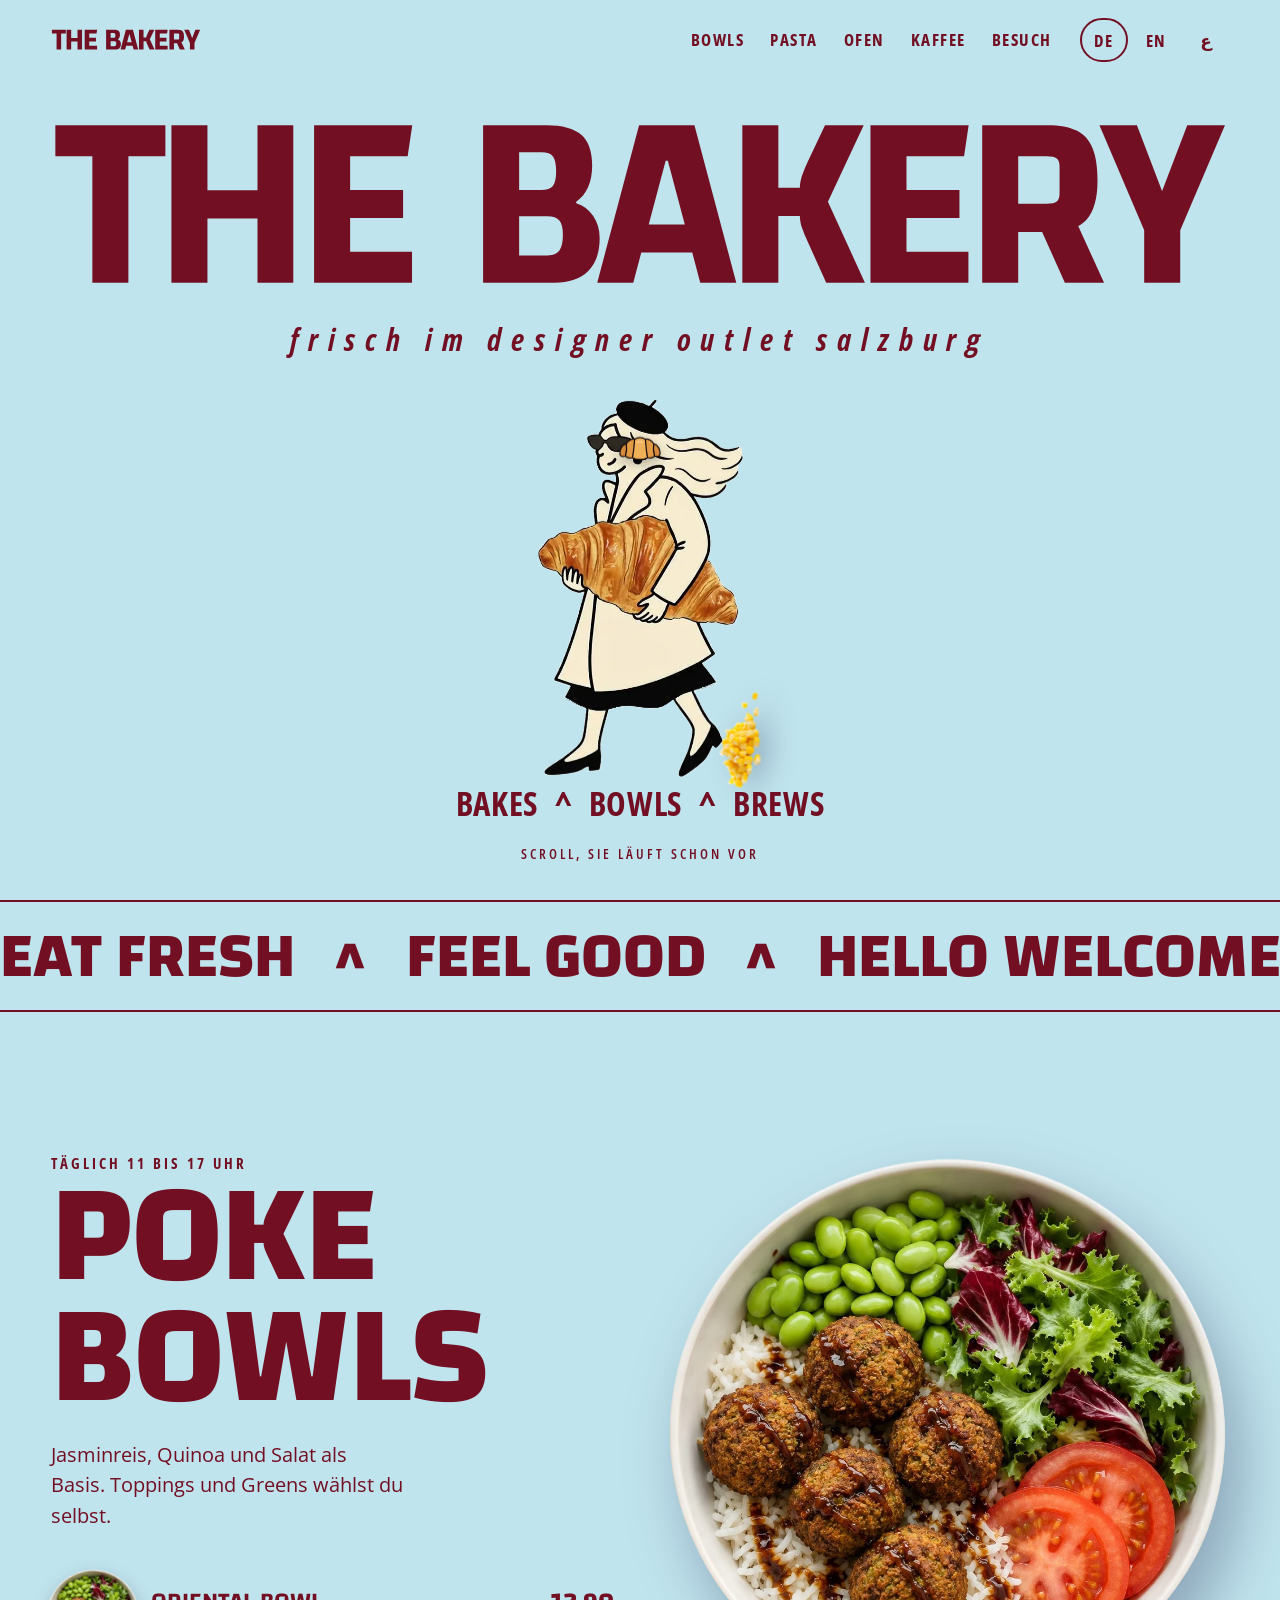
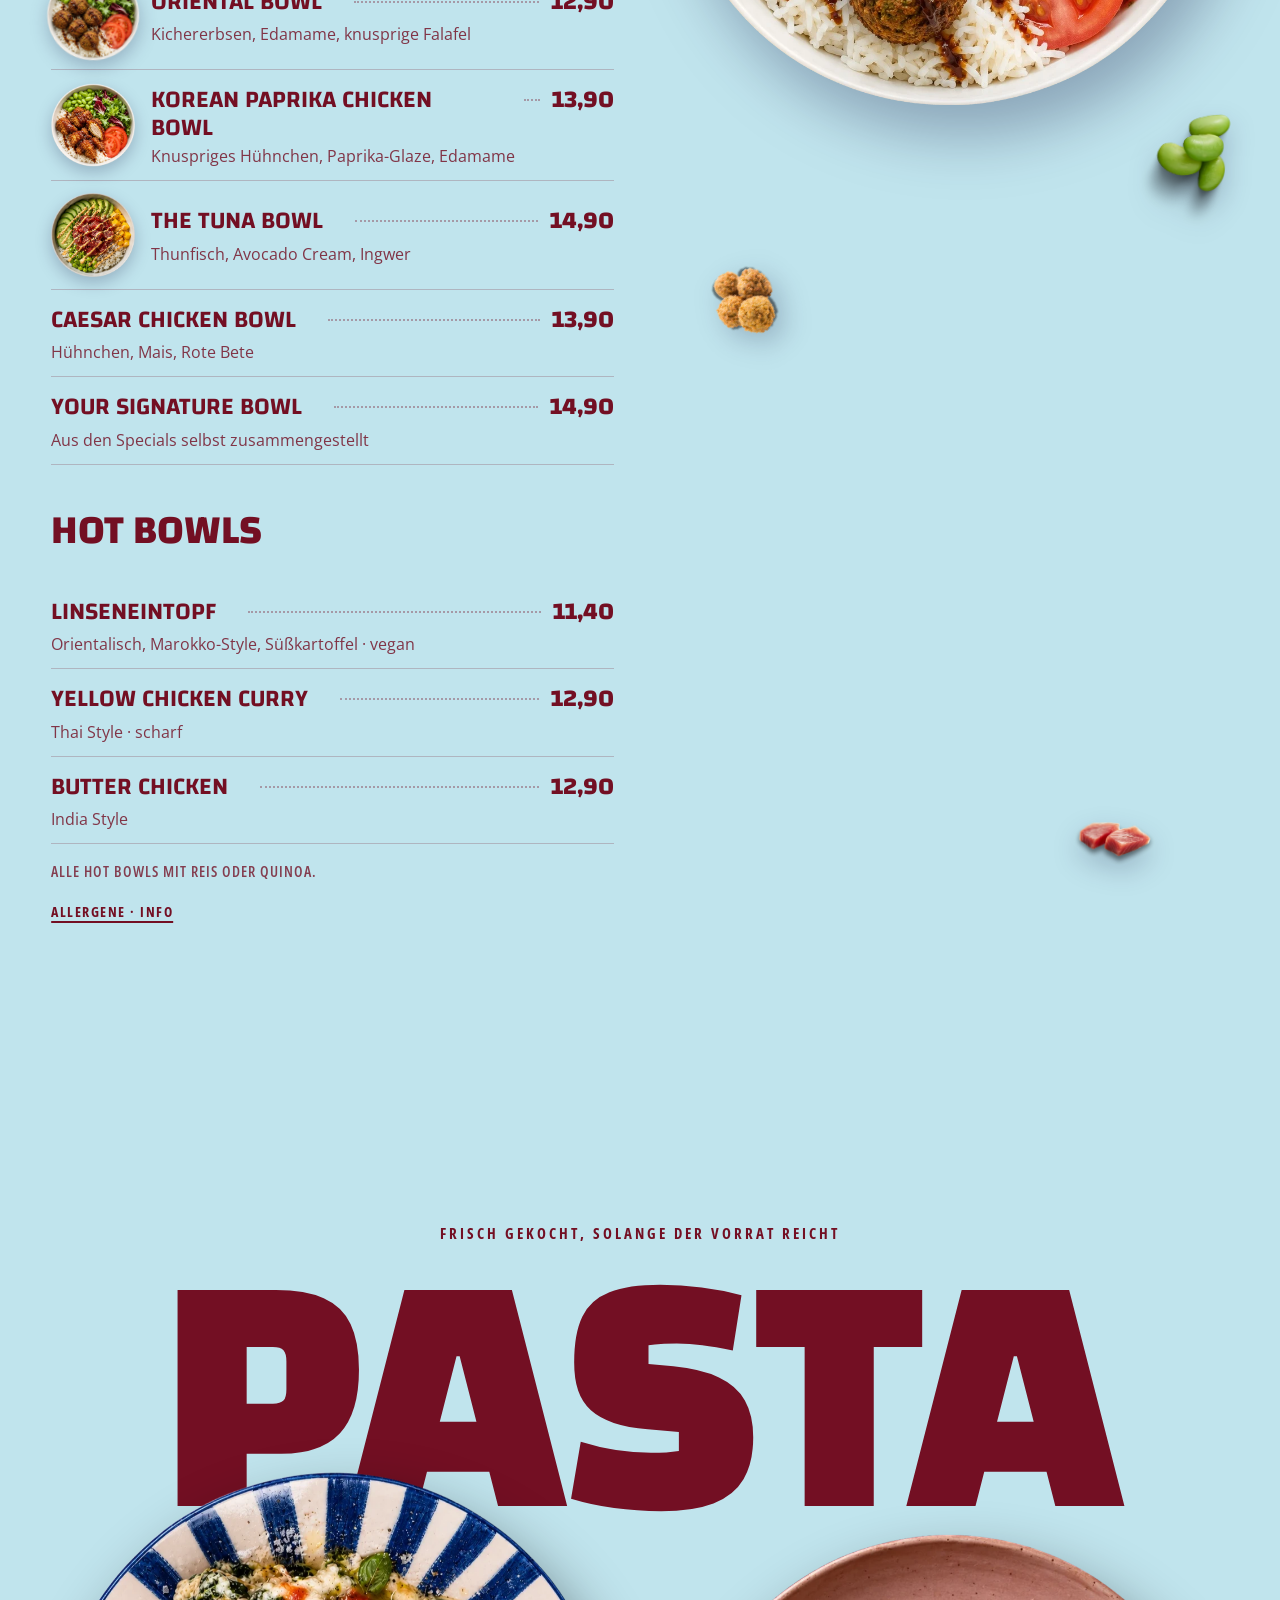
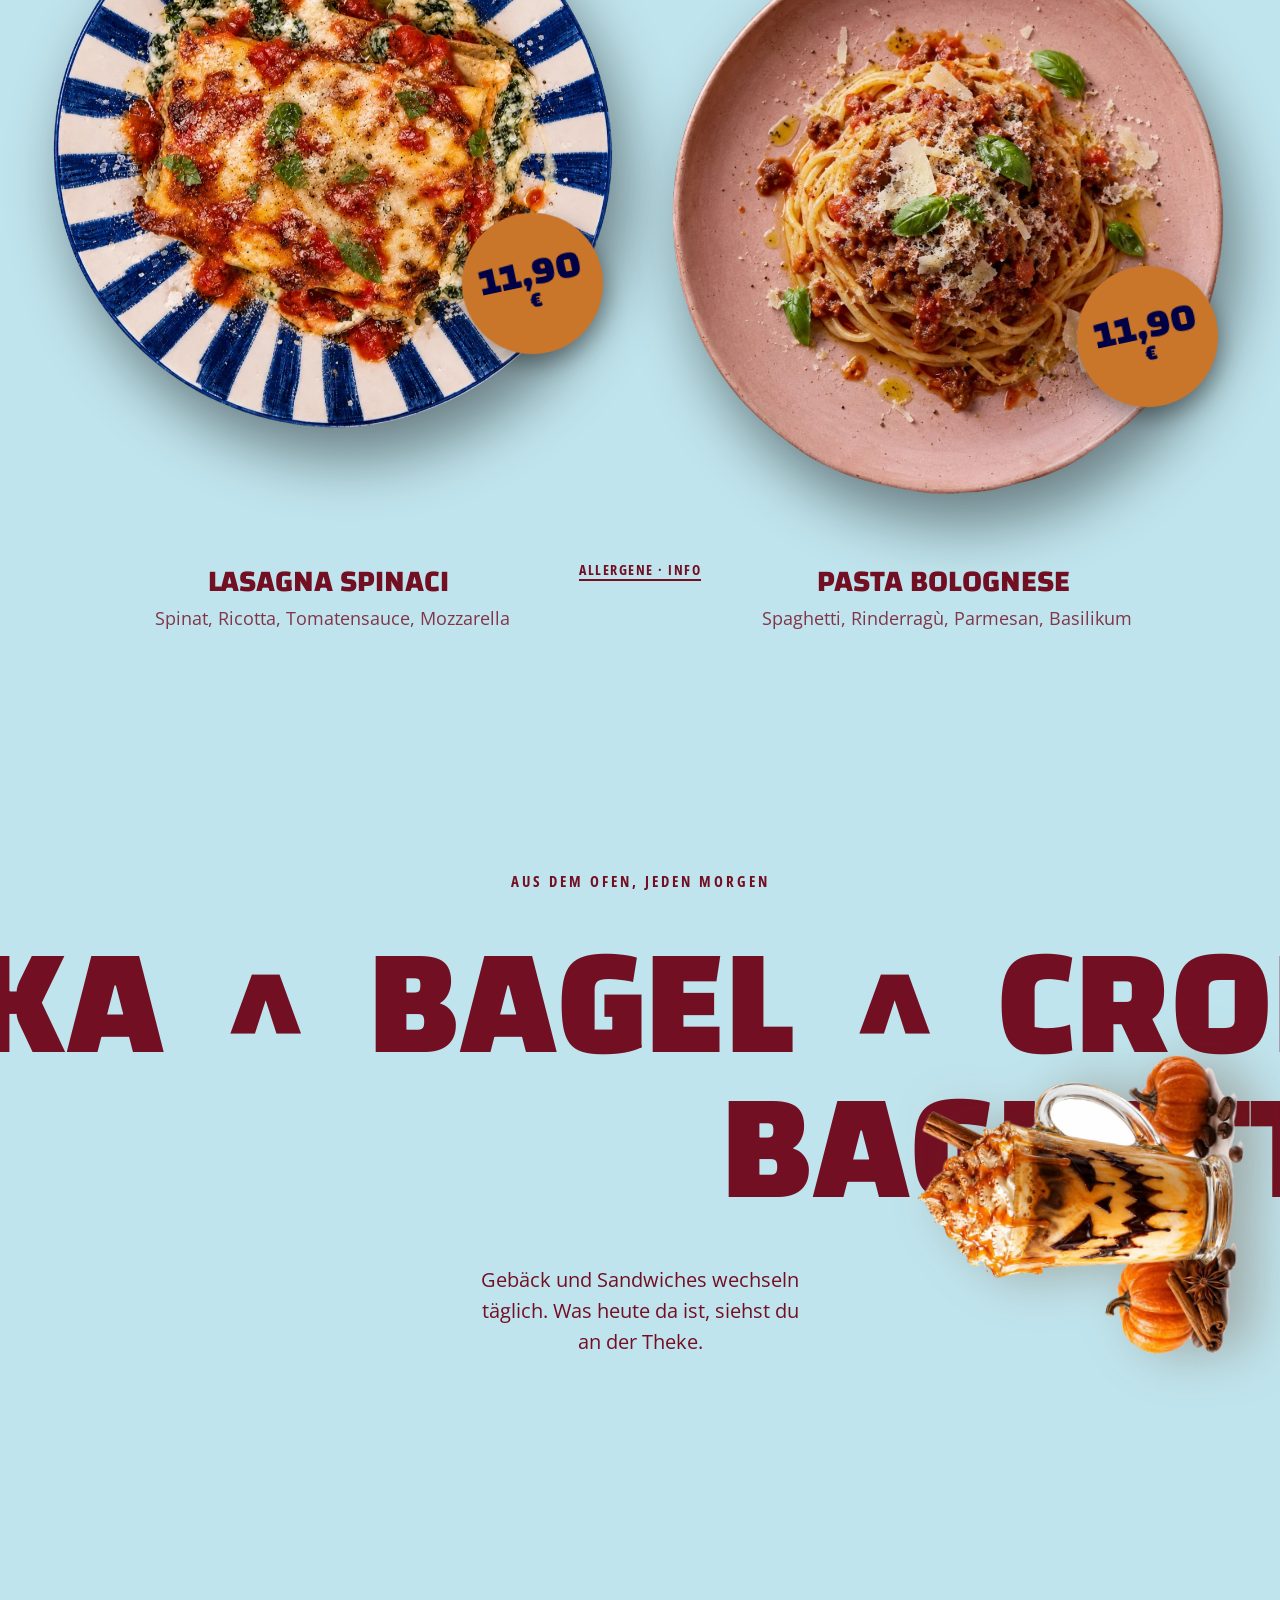
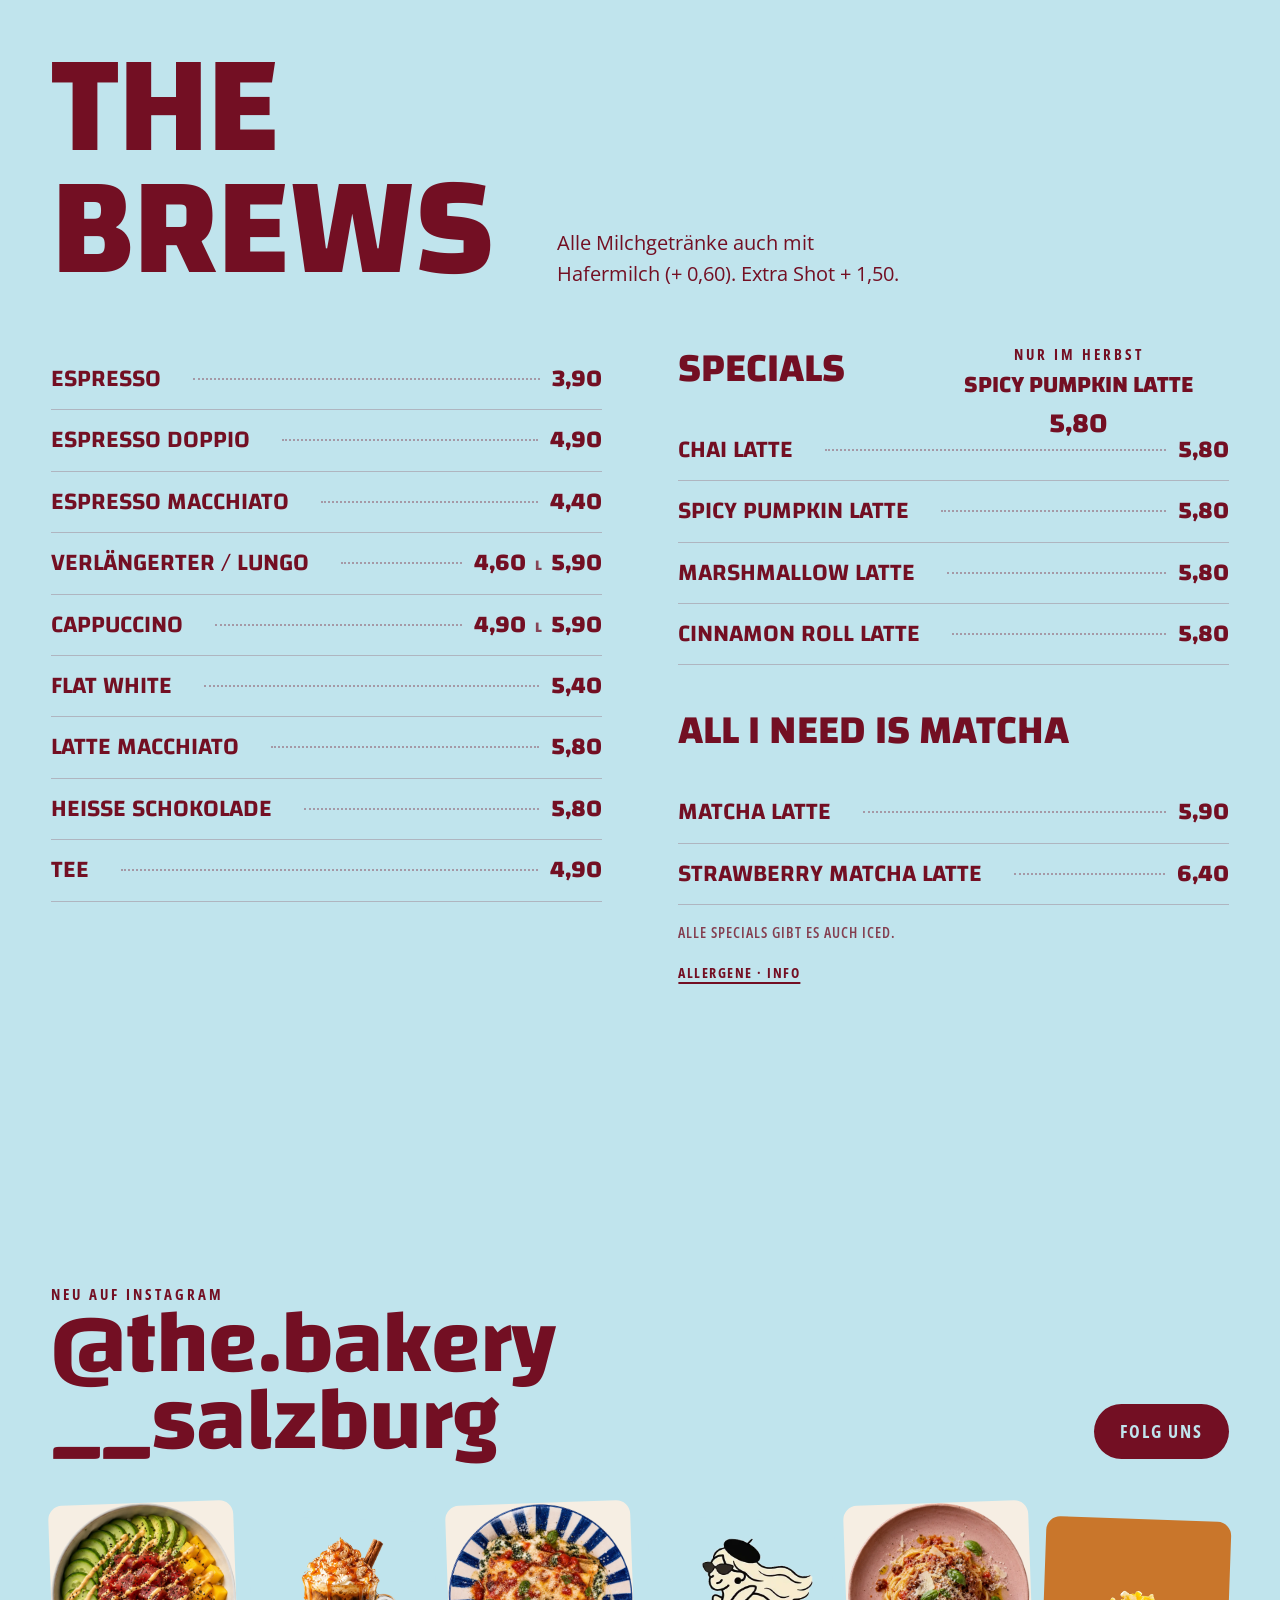
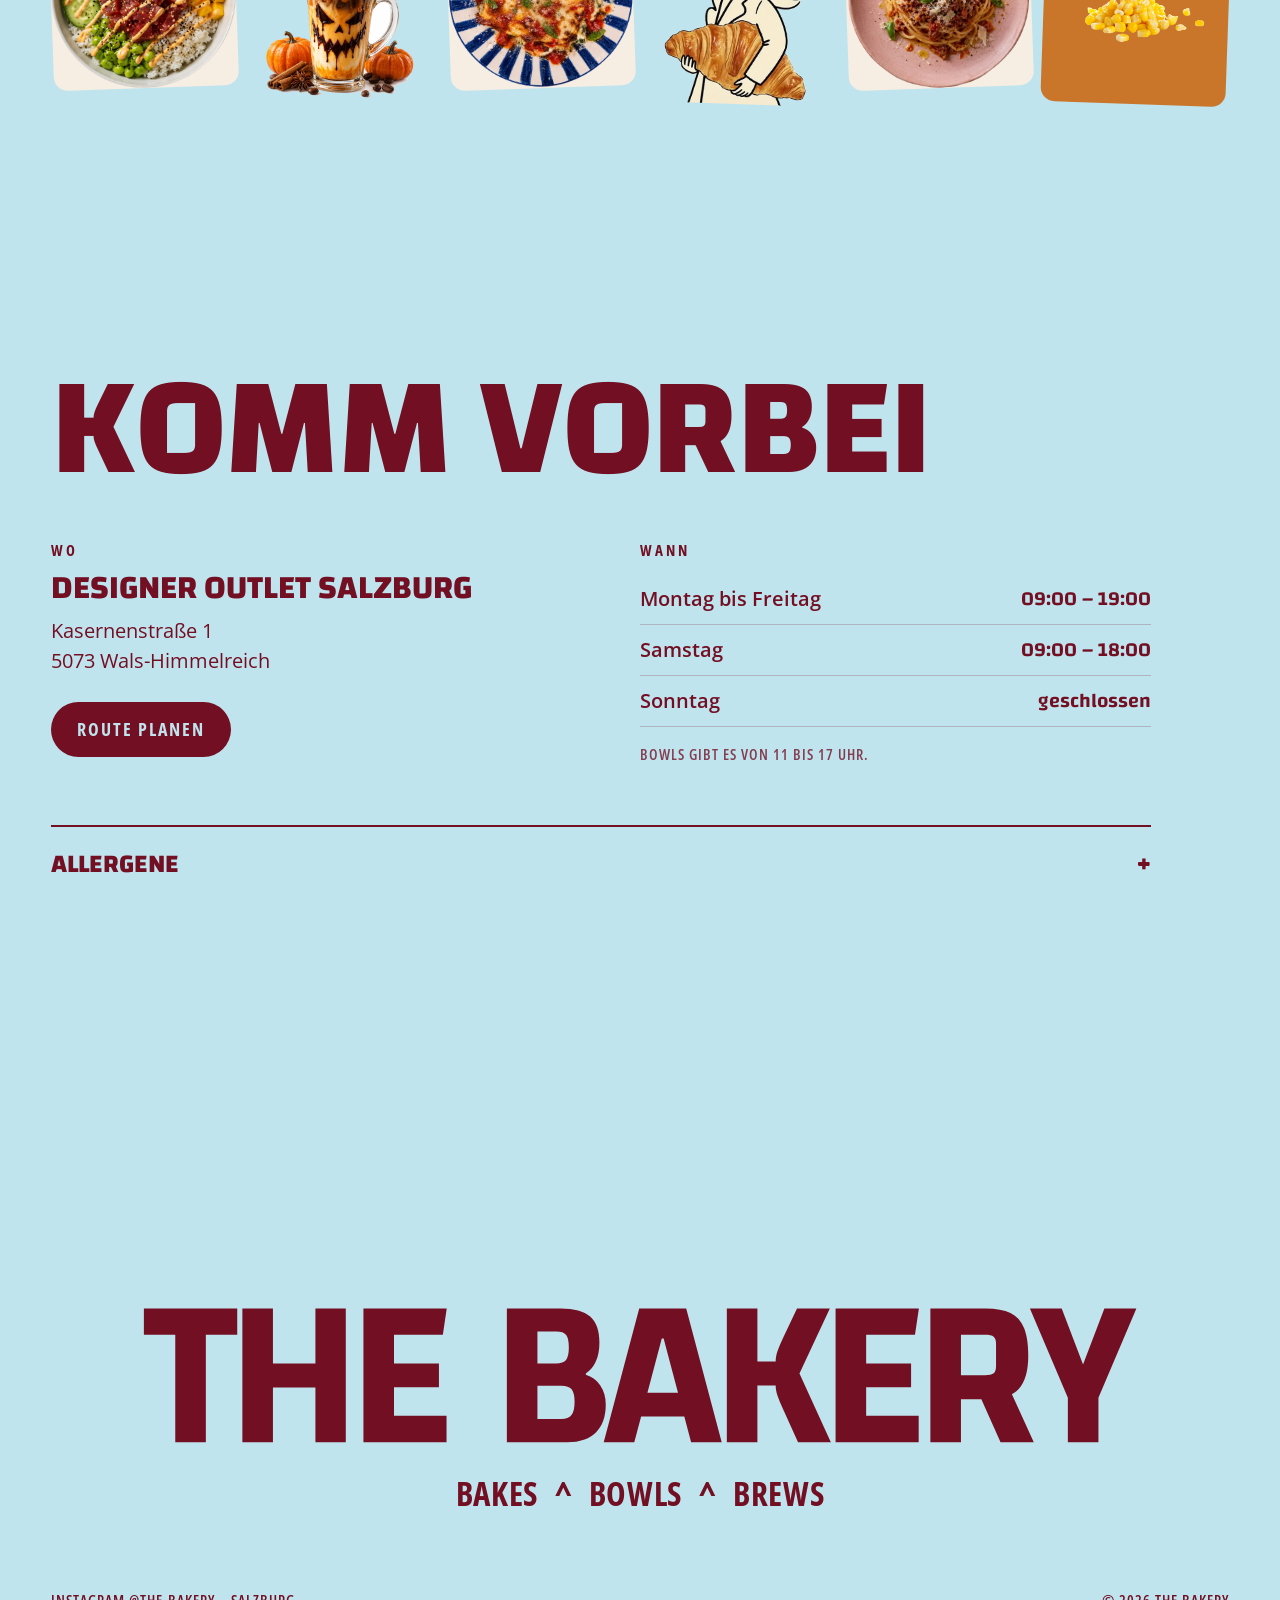
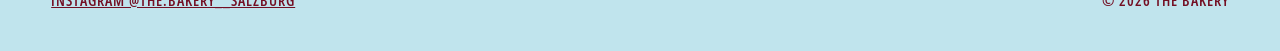
==== commit ff76821a: "site-v2: Korean Paprika Chicken Bowl is 13,90 Co-Authored-By: Claude Opus 5.5 <noreply@anthropic.com" ====
--- a/site-v2/index.html
+++ b/site-v2/index.html
@@ -73,7 +73,7 @@
       <ul class="menu">
         <li class="photo" data-dish="oriental-bowl"><button class="thumb" type="button" data-plate="assets/img/plate-oriental.webp" aria-label="Foto: Oriental Bowl"><img src="assets/img/plate-oriental.webp" alt="" width="84" height="84"></button><div class="item"><div class="row"><span class="name">Oriental Bowl</span><span class="alg"></span><span class="dots"></span><span class="price">12,90</span></div>
             <p class="desc" data-i18n="dOriental">Kichererbsen, Edamame, knusprige Falafel</p></div></li>
-        <li class="photo" data-dish="korean-paprika-chicken-bowl"><button class="thumb" type="button" data-plate="assets/img/plate-korean.webp" aria-label="Foto: Korean Paprika Chicken Bowl"><img src="assets/img/plate-korean.webp" alt="" width="84" height="84"></button><div class="item"><div class="row"><span class="name">Korean Paprika Chicken Bowl</span><span class="alg"></span><span class="dots"></span><span class="price" data-i18n="priceSoon">Preis folgt</span></div>
+        <li class="photo" data-dish="korean-paprika-chicken-bowl"><button class="thumb" type="button" data-plate="assets/img/plate-korean.webp" aria-label="Foto: Korean Paprika Chicken Bowl"><img src="assets/img/plate-korean.webp" alt="" width="84" height="84"></button><div class="item"><div class="row"><span class="name">Korean Paprika Chicken Bowl</span><span class="alg"></span><span class="dots"></span><span class="price">13,90</span></div>
             <p class="desc" data-i18n="dKorean">Knuspriges Hühnchen, Paprika-Glaze, Edamame</p></div></li>
         <li class="photo" data-dish="the-tuna-bowl"><button class="thumb" type="button" data-plate="assets/img/plate-bowl.webp" aria-label="Foto: The Tuna Bowl"><img src="assets/img/plate-bowl.webp" alt="" width="84" height="84"></button><div class="item"><div class="row"><span class="name">The Tuna Bowl</span><span class="alg"></span><span class="dots"></span><span class="price">14,90</span></div>
             <p class="desc" data-i18n="dTuna">Thunfisch, Avocado Cream, Ingwer</p></div></li>
